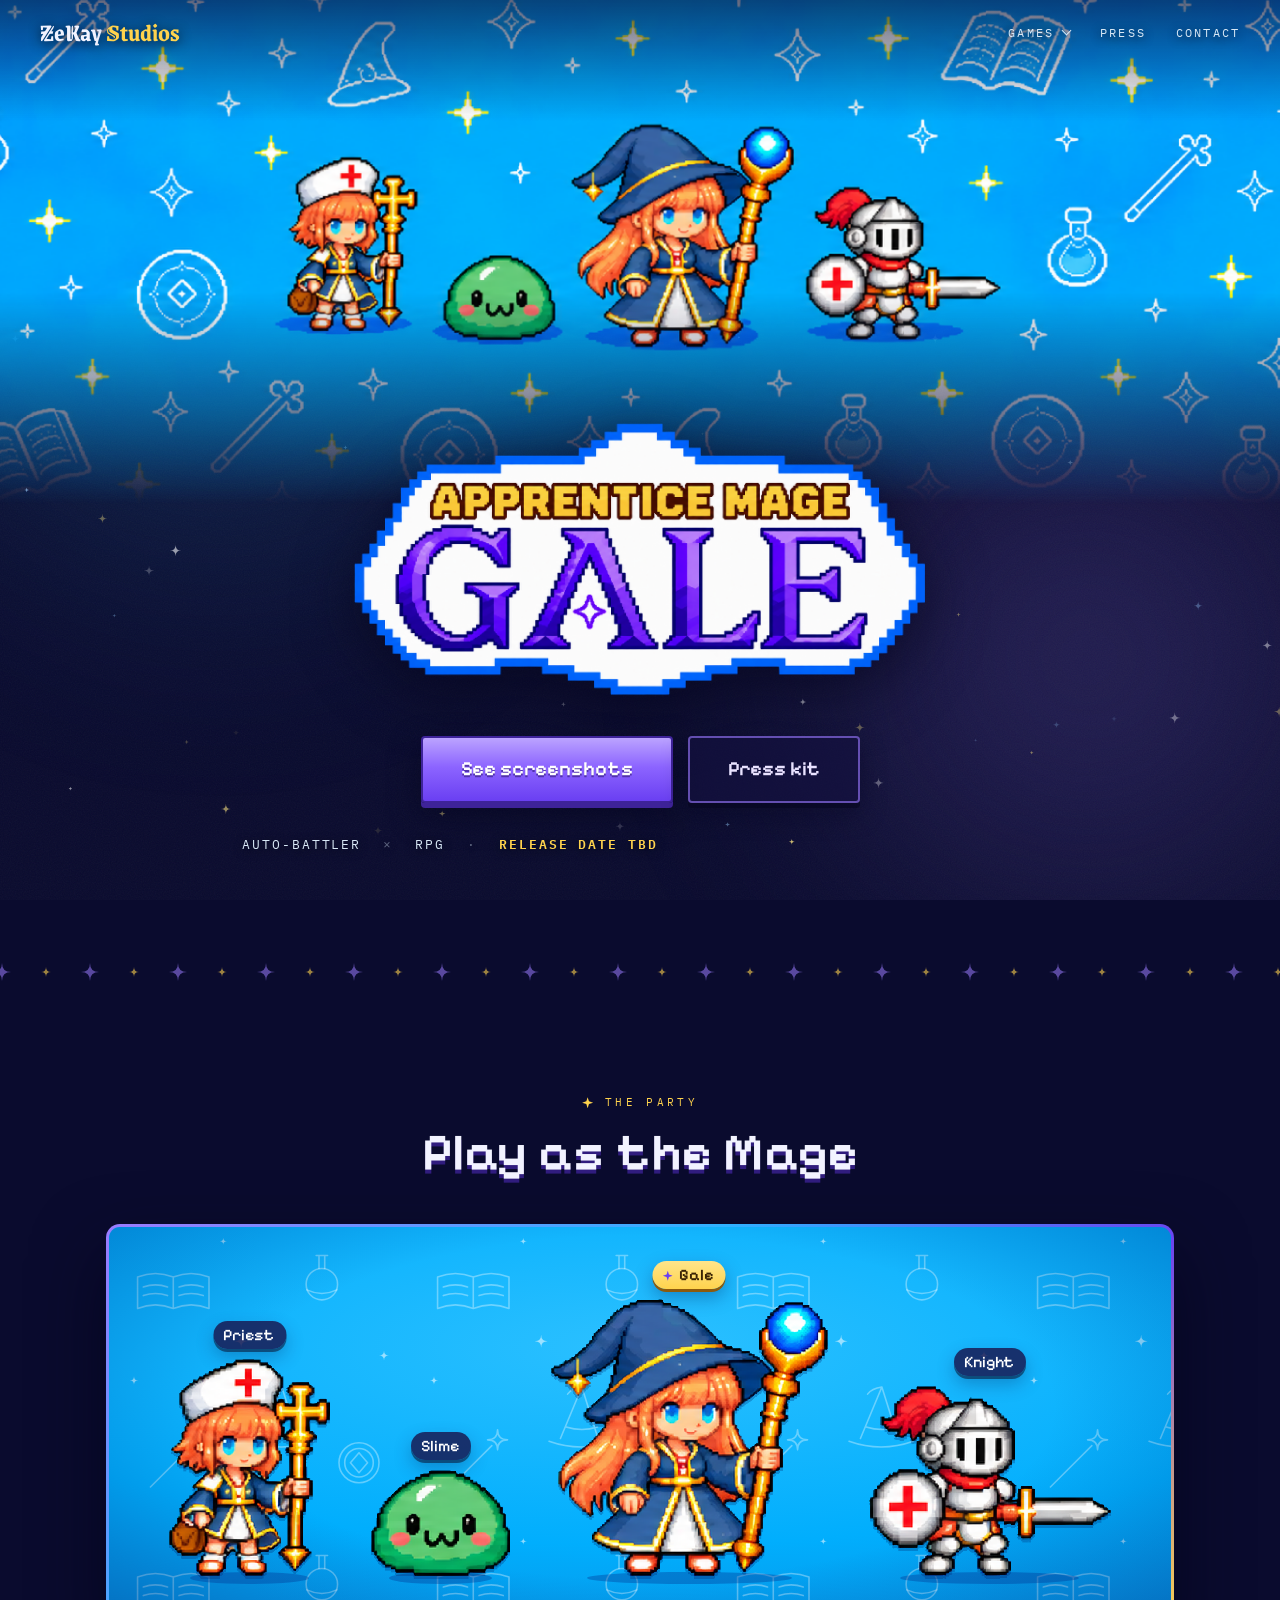
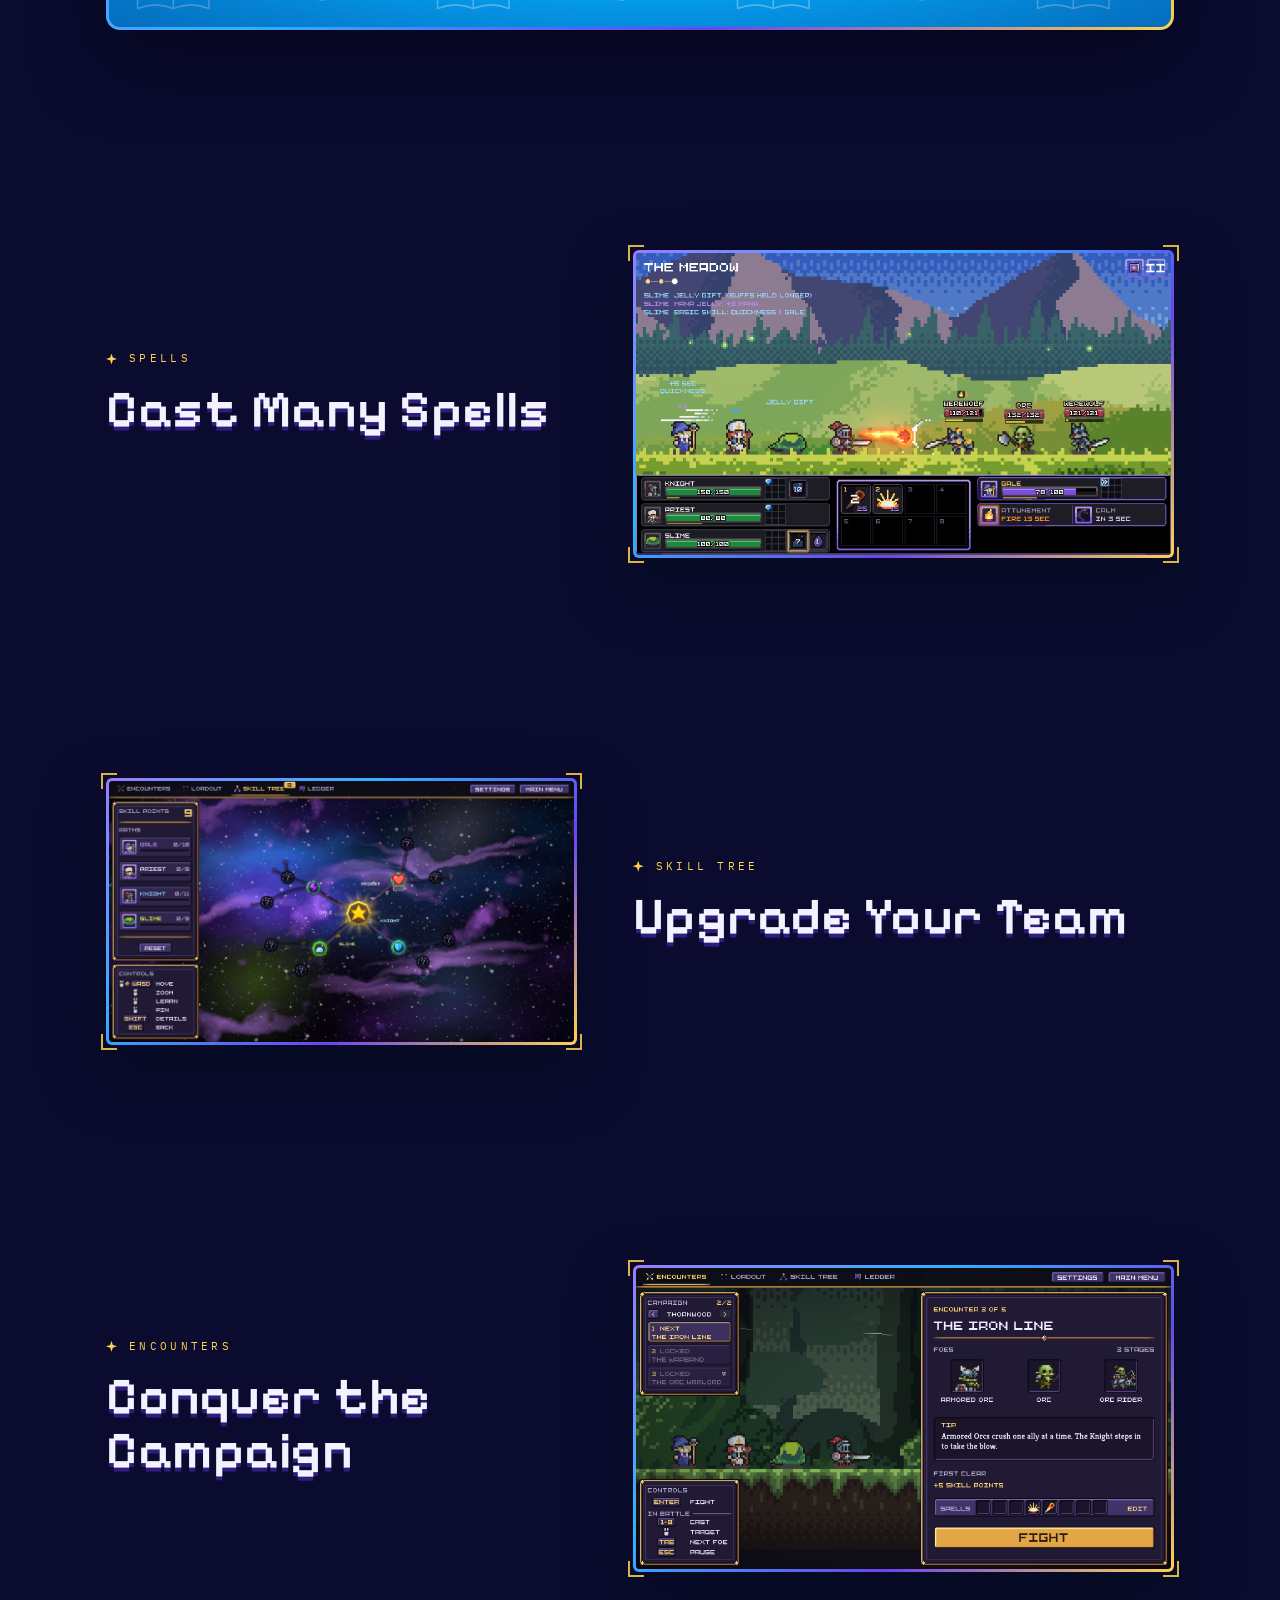
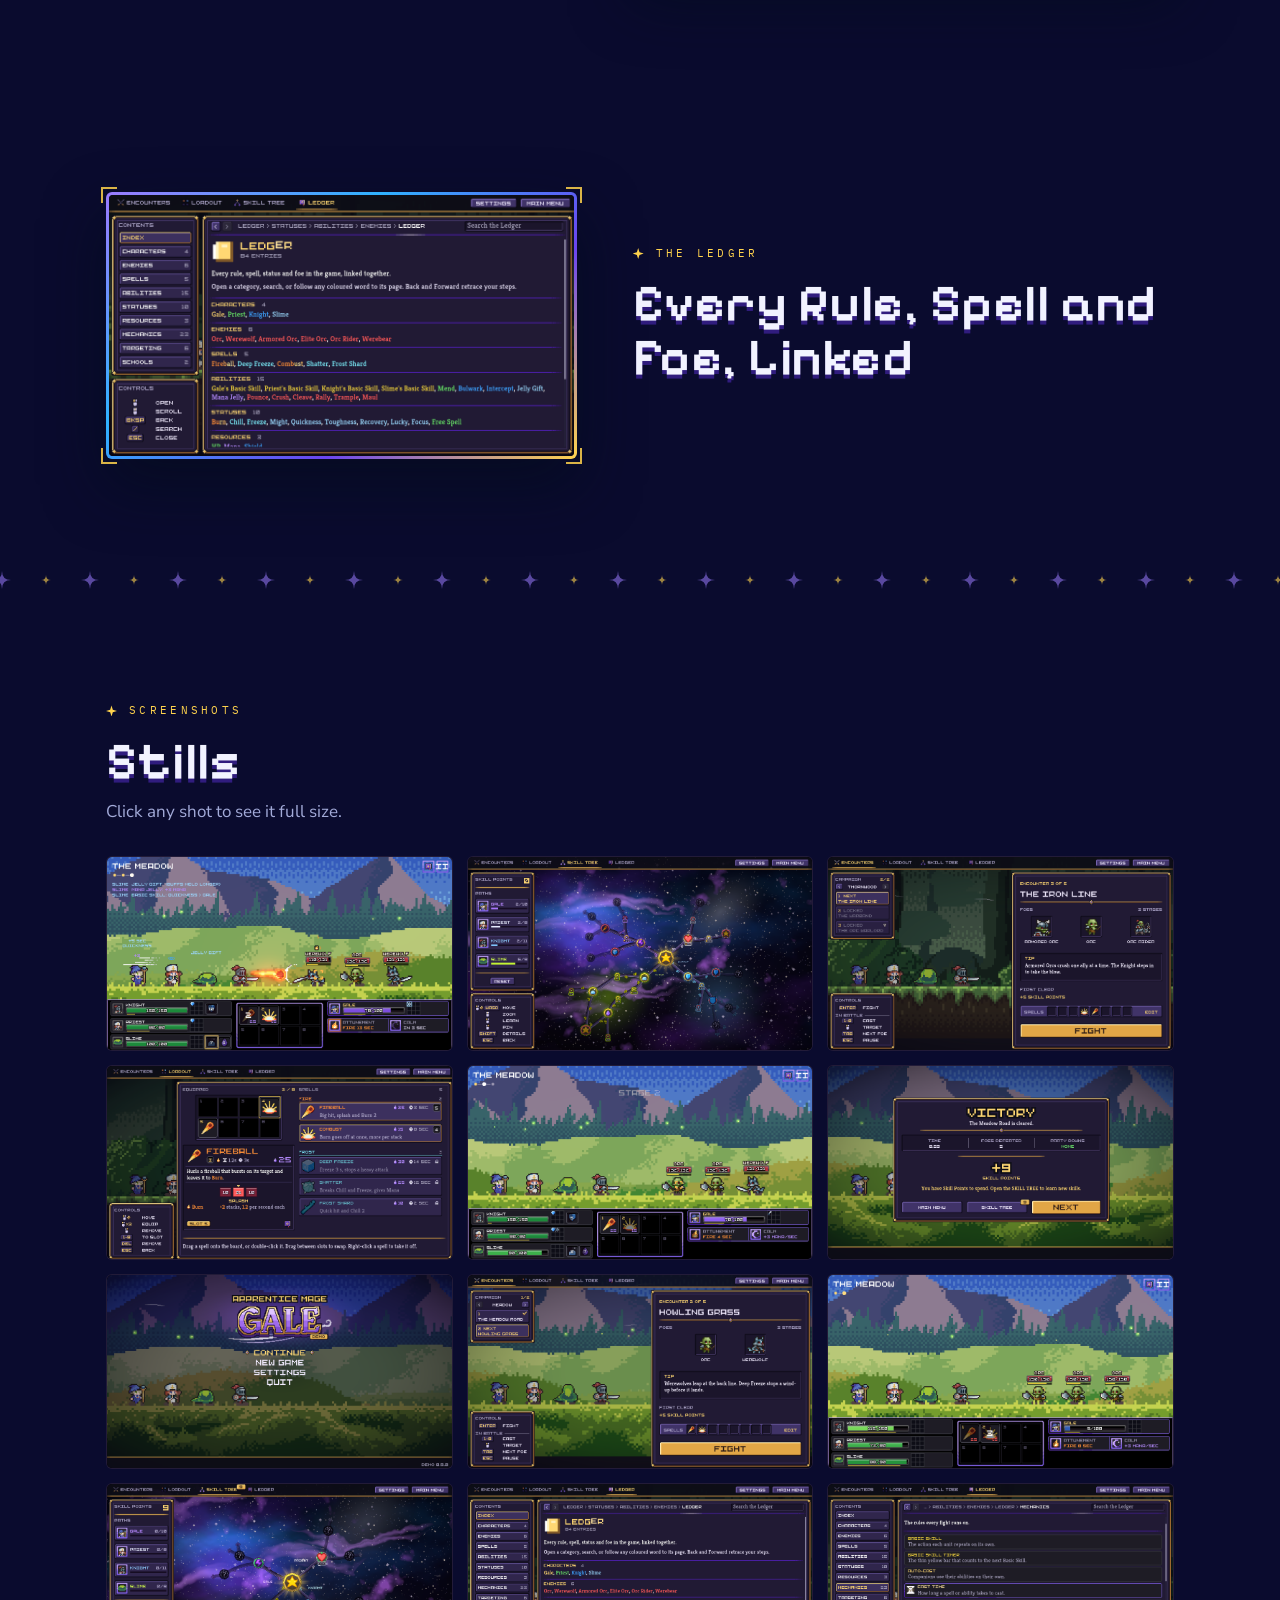
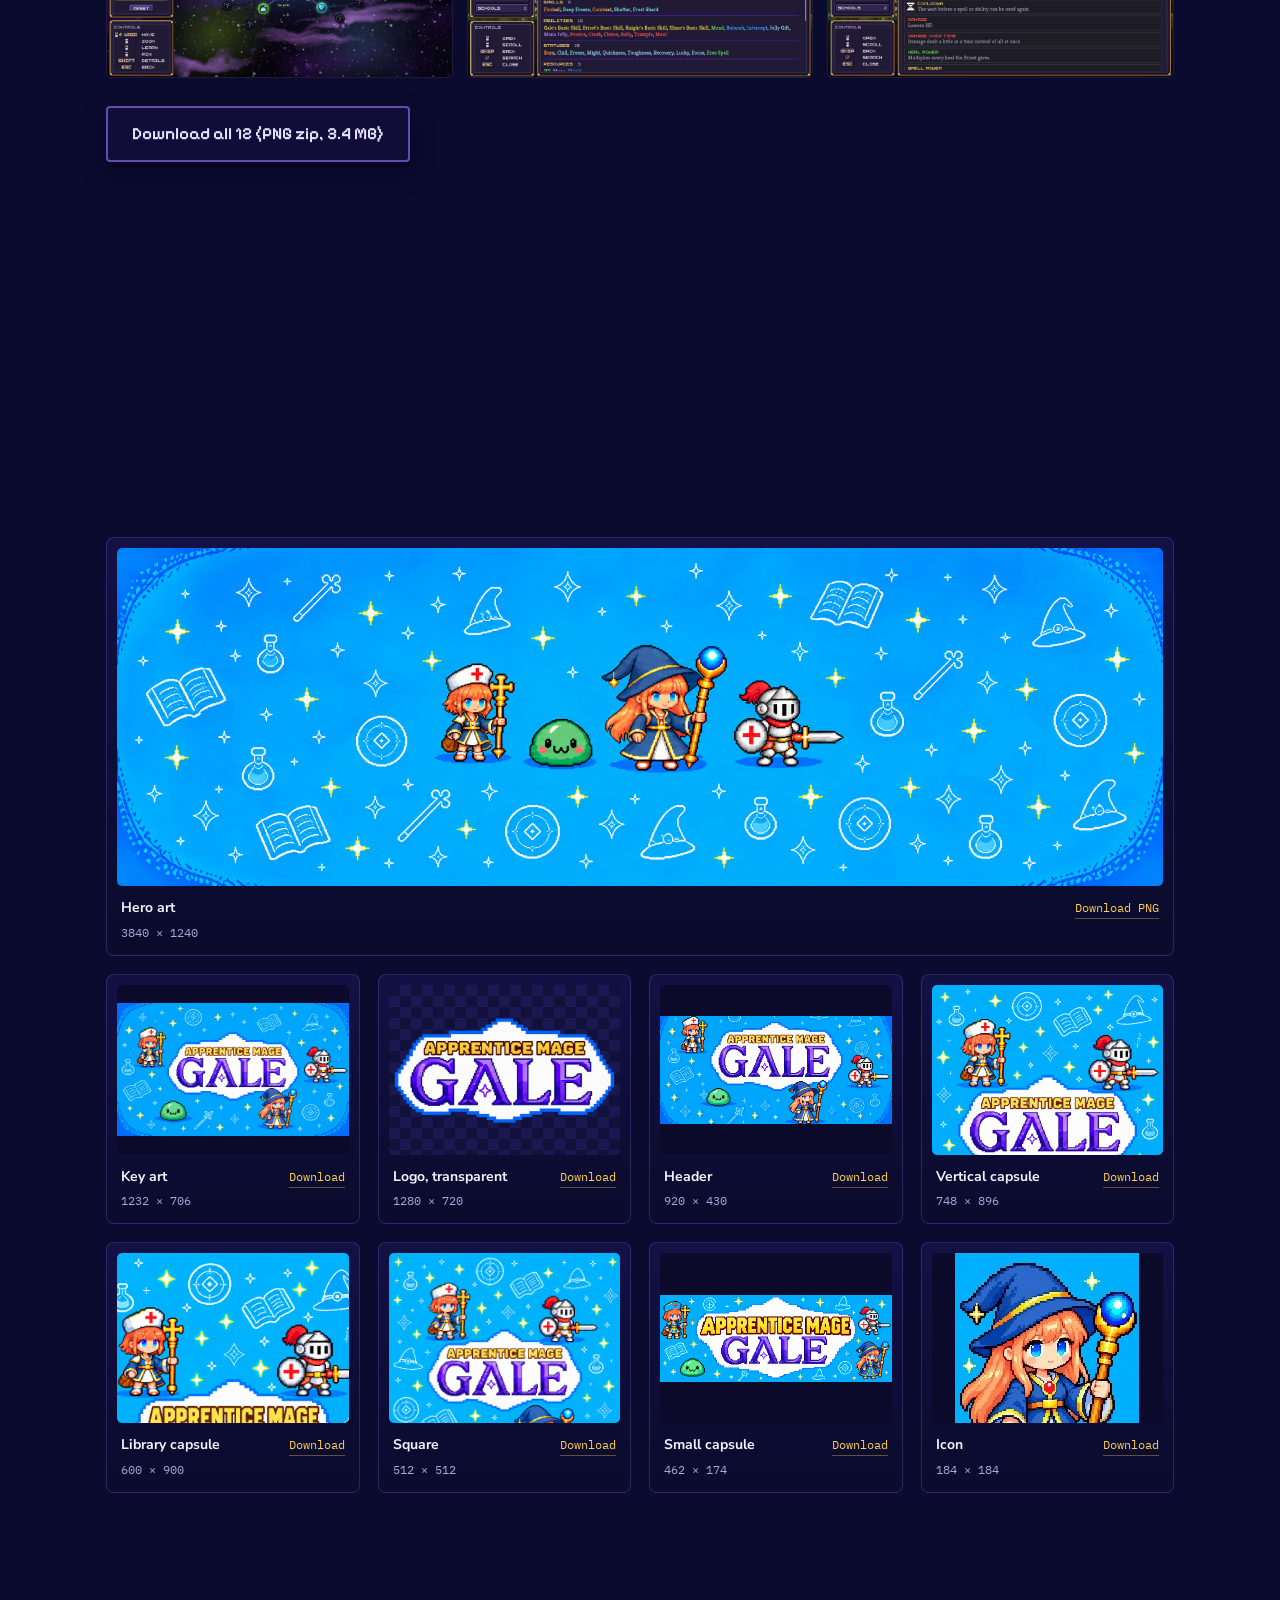
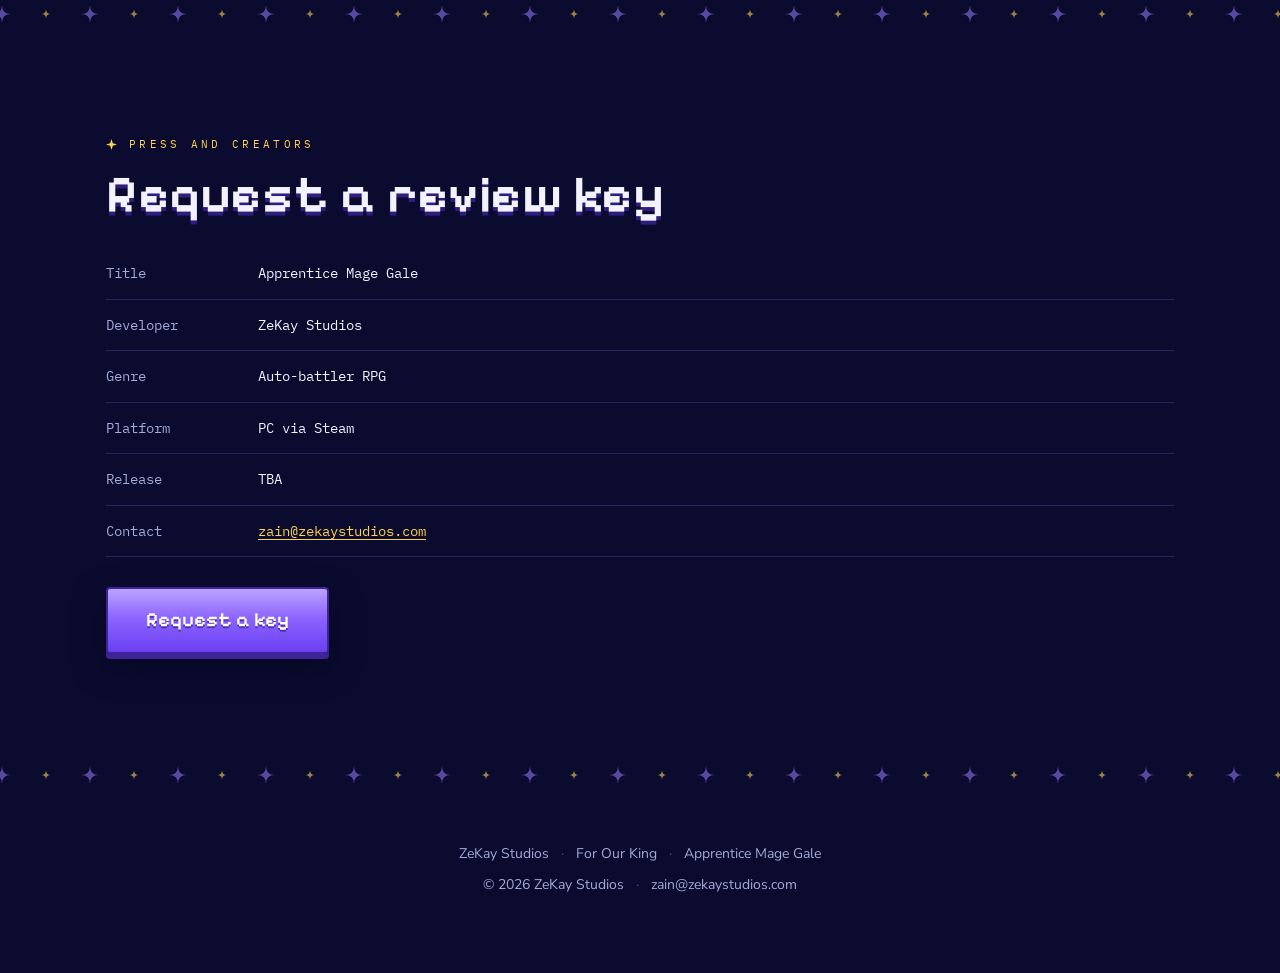
==== games/apprentice-mage-gale/index.html @ 9ab6620f "Studio home page with Games section for both titles - zekaystudios.com now opens on a ZeKay Studios " ====
<!DOCTYPE html>
<html lang="en">
<head>
<meta charset="utf-8">
<meta name="viewport" content="width=device-width, initial-scale=1">
<title>Apprentice Mage Gale | ZeKay Studios</title>
<meta name="description" content="Apprentice Mage Gale, an auto-battler RPG from ZeKay Studios.">
<meta property="og:title" content="Apprentice Mage Gale">
<meta property="og:description" content="An auto-battler RPG from ZeKay Studios.">
<meta property="og:image" content="https://zekaystudios.com/assets/amg/capsule_main.png">
<meta property="og:url" content="https://zekaystudios.com/games/apprentice-mage-gale/">
<meta property="og:type" content="website">
<meta name="theme-color" content="#0A0B2E">
<link rel="icon" href="../../assets/amg/icon.jpg">
<link rel="preconnect" href="https://fonts.googleapis.com">
<link rel="preconnect" href="https://fonts.gstatic.com" crossorigin>
<link href="https://fonts.googleapis.com/css2?family=Grenze+Gotisch:wght@700&family=Pixelify+Sans:wght@400;500;600;700&family=Nunito+Sans:opsz,wght@6..12,400;6..12,600;6..12,700;6..12,900&family=IBM+Plex+Mono:wght@400;500;600&display=swap" rel="stylesheet">
<link rel="stylesheet" href="../../assets/site.css">
<style>
/* =====================================================================
   Apprentice Mage Gale only. Everything here restyles the shared site
   to match the game's art: night indigo, violet, sky blue, gold stars.
   ===================================================================== */
:root{
  --abyss:#0A0B2E;
  --gold:#FFD34D; --gold-2:#E5A823; --gold-3:#8C5A0E;
  --violet:#9B7BFF; --violet-2:#6B45F0; --violet-3:#3E2399;
  --azure:#2FB2FF; --sky:#01AEFD;
  --text:#F2F3FF; --dim:#A3ABD9;
  --line:rgba(155,123,255,.22);
  --disp:"Pixelify Sans","Nunito Sans",system-ui,sans-serif;
}

/* backdrop: violet and sky glows, drifting doodles down the sides */
#veil::before{background:radial-gradient(circle,rgba(47,178,255,.20),transparent 68%)}
#veil::after{background:radial-gradient(circle,rgba(155,123,255,.22),transparent 68%)}
body[data-sky="doodles"] #sky{
  background-image:url("data:image/svg+xml,%3Csvg xmlns='http://www.w3.org/2000/svg' width='420' height='420' viewBox='0 0 420 420'%3E%3Cg fill='none' stroke='white' stroke-opacity='0.13' stroke-width='2.2' stroke-linecap='round' stroke-linejoin='round'%3E%3Cpath d='M40 70q25-10 50 0v44q-25-10-50 0z M90 70q25-10 50 0v44q-25-10-50 0z M48 84q17-6 34 0 M48 96q17-6 34 0 M98 84q17-6 34 0 M98 96q17-6 34 0 M290 40h16 M294 40v18 M302 40v18 M277 88q21 10 42 0 M196 300q45 16 90 0 M212 296l30-72 22 70 M220 280q22 7 44 0 M242 224q-14 2-20 10 M58 364l58-58 M350 316l12 14-12 14-12-14z M124 284Q124 298 138 298Q124 298 124 312Q124 298 110 298Q124 298 124 284Z'/%3E%3Ccircle cx='298' cy='80' r='22'/%3E%3Ccircle cx='350' cy='330' r='28'/%3E%3Ccircle cx='350' cy='330' r='20'/%3E%3C/g%3E%3Cpath fill='white' fill-opacity='0.16' d='M185 151Q185 160 194 160Q185 160 185 169Q185 160 176 160Q185 160 185 151Z M385 173Q385 180 392 180Q385 180 385 187Q385 180 378 180Q385 180 385 173Z M35 209Q35 215 41 215Q35 215 35 221Q35 215 29 215Q35 215 35 209Z M250 387Q250 395 258 395Q250 395 250 403Q250 395 242 395Q250 395 250 387Z M160 15Q160 20 165 20Q160 20 160 25Q160 20 155 20Q160 20 160 15Z'/%3E%3C/svg%3E");background-size:420px 420px;
  animation:doodle 120s linear infinite}
@keyframes doodle{to{background-position:420px -420px}}
#motes{opacity:.85}
#bar{background:linear-gradient(90deg,var(--violet-2),var(--gold),#FFF6CC);box-shadow:0 0 14px rgba(255,211,77,.6)}

/* side rails in violet with gold stars */
.rail .stone{background:
    repeating-linear-gradient(0deg,rgba(155,123,255,.13) 0 2px,transparent 2px 46px),
    linear-gradient(180deg,rgba(34,26,100,.5),rgba(14,12,50,.2));
  border-color:rgba(155,123,255,.18)}
.rail .vine{background:linear-gradient(180deg,transparent,rgba(155,123,255,.32) 8%,rgba(155,123,255,.32) 92%,transparent)}
.rail .fill{background:linear-gradient(180deg,var(--violet-2),var(--gold));box-shadow:0 0 12px rgba(255,211,77,.5)}
.node{border-color:rgba(155,123,255,.45)}
.node::after{border-color:rgba(155,123,255,.25)}
.node.lit{background:var(--gold);border-color:var(--gold);box-shadow:0 0 18px rgba(255,211,77,.75)}

/* type */
h2{font-weight:600;font-size:clamp(32px,4.8vw,52px);letter-spacing:.01em;
  text-shadow:0 4px 0 rgba(62,35,153,.75)}
.eyebrow::before{width:11px;height:11px;background:var(--gold);
  clip-path:polygon(50% 0,62% 38%,100% 50%,62% 62%,50% 100%,38% 62%,0 50%,38% 38%)}
.todo{color:var(--dim);font-style:italic;opacity:.8}

/* buttons: violet like the GALE letters */
.btn{font-weight:600;font-size:20px;color:#fff;border-color:var(--violet-3);
  background:linear-gradient(180deg,#BBA3FF,#8C64FF 46%,#6A3FF2);
  text-shadow:0 2px 0 rgba(40,16,110,.55);
  box-shadow:0 5px 0 var(--violet-3),0 12px 30px rgba(6,6,30,.55)}
.btn:hover{box-shadow:0 8px 0 var(--violet-3),0 18px 38px rgba(6,6,30,.6)}
.btn:active{box-shadow:0 2px 0 var(--violet-3)}
.btn.ghost{background:rgba(20,18,64,.66);color:#E9E2FF;border-color:rgba(155,123,255,.6);text-shadow:none;
  box-shadow:0 5px 0 rgba(8,8,34,.6),0 10px 26px rgba(6,6,30,.4)}
.btn.ghost:hover{background:rgba(36,30,100,.85)}
.pulse{animation:up .9s .52s var(--ease) both,glowv 2.8s 1.6s ease-in-out infinite}
@keyframes glowv{0%,100%{box-shadow:0 5px 0 var(--violet-3),0 12px 30px rgba(6,6,30,.55)}
  50%{box-shadow:0 5px 0 var(--violet-3),0 12px 46px rgba(155,123,255,.55)}}

/* frames */
.media{background:linear-gradient(140deg,var(--violet),var(--azure) 35%,var(--violet-2) 68%,var(--gold))}
.media .inner{background:#0B0A2A}
.corner{border-color:var(--gold)}
.crenel{height:22px;opacity:1;background:url("data:image/svg+xml,%3Csvg xmlns='http://www.w3.org/2000/svg' width='88' height='22' viewBox='0 0 88 22'%3E%3Cpath fill='%239B7BFF' fill-opacity='0.55' d='M22 2Q22 11 31 11Q22 11 22 20Q22 11 13 11Q22 11 22 2Z'/%3E%3Cpath fill='%23FFD34D' fill-opacity='0.6' d='M66 6Q66 11 71 11Q66 11 66 16Q66 11 61 11Q66 11 66 6Z'/%3E%3C/svg%3E") center/88px 22px repeat-x}

/* ---------- hero: banner art with the logo overlapping its bottom edge ---------- */
.hero.amg{display:block;place-items:normal;min-height:0;padding:0 0 84px;text-align:center}
.banner{position:relative;height:clamp(300px,40vw,56svh);overflow:hidden;
  -webkit-mask-image:linear-gradient(to bottom,#000 58%,transparent);mask-image:linear-gradient(to bottom,#000 58%,transparent)}
.banner-art{position:absolute;inset:-5% -2%;background:center 55%/cover no-repeat;
  transform:scale(1.08);will-change:transform}
.banner-fade{position:absolute;inset:0;pointer-events:none;
  background:linear-gradient(to bottom,rgba(10,11,46,.62) 0,transparent 24%)}
.hero.amg .hero-in{margin:calc(-1 * clamp(80px,9vw,140px)) auto 0;padding:0 20px;max-width:900px}
.hero.amg .logo{width:min(600px,90vw);margin:0 auto 10px;filter:drop-shadow(0 16px 30px rgba(6,6,30,.7))}
.hero.amg .tag{font-weight:500;font-size:clamp(20px,2.8vw,28px);max-width:30ch;margin-bottom:30px;
  text-shadow:0 3px 0 rgba(20,10,70,.9)}
.tag.is-ph{opacity:.5}
.hero.amg .meta{margin-top:30px;animation:up .9s .7s var(--ease) both}

/* ---------- the party stage ---------- */
.center{text-align:center}
.center .eyebrow{justify-content:center}
.center p{margin-left:auto;margin-right:auto}
.stage{margin-top:44px;border-radius:14px;padding:3px;
  background:linear-gradient(140deg,var(--violet),var(--azure) 40%,var(--violet-2) 70%,var(--gold));
  box-shadow:0 30px 70px rgba(4,4,24,.6)}
.stage-in{position:relative;border-radius:11px;overflow:hidden;
  background:url("data:image/svg+xml,%3Csvg xmlns='http://www.w3.org/2000/svg' width='420' height='420' viewBox='0 0 420 420'%3E%3Cg fill='none' stroke='white' stroke-opacity='0.35' stroke-width='2.2' stroke-linecap='round' stroke-linejoin='round'%3E%3Cpath d='M40 70q25-10 50 0v44q-25-10-50 0z M90 70q25-10 50 0v44q-25-10-50 0z M48 84q17-6 34 0 M48 96q17-6 34 0 M98 84q17-6 34 0 M98 96q17-6 34 0 M290 40h16 M294 40v18 M302 40v18 M277 88q21 10 42 0 M196 300q45 16 90 0 M212 296l30-72 22 70 M220 280q22 7 44 0 M242 224q-14 2-20 10 M58 364l58-58 M350 316l12 14-12 14-12-14z M124 284Q124 298 138 298Q124 298 124 312Q124 298 110 298Q124 298 124 284Z'/%3E%3Ccircle cx='298' cy='80' r='22'/%3E%3Ccircle cx='350' cy='330' r='28'/%3E%3Ccircle cx='350' cy='330' r='20'/%3E%3C/g%3E%3Cpath fill='white' fill-opacity='0.55' d='M185 151Q185 160 194 160Q185 160 185 169Q185 160 176 160Q185 160 185 151Z M385 173Q385 180 392 180Q385 180 385 187Q385 180 378 180Q385 180 385 173Z M35 209Q35 215 41 215Q35 215 35 221Q35 215 29 215Q35 215 35 209Z M250 387Q250 395 258 395Q250 395 250 403Q250 395 242 395Q250 395 250 387Z M160 15Q160 20 165 20Q160 20 160 25Q160 20 155 20Q160 20 160 15Z'/%3E%3C/svg%3E") 0 0/300px 300px,radial-gradient(120% 90% at 50% 30%,#2BC0FF,var(--sky) 55%,#0A86D8);
  height:clamp(250px,32vw,400px);display:flex;align-items:flex-end;justify-content:center;
  gap:clamp(6px,3.2vw,50px);padding:0 16px clamp(22px,3.4vw,44px);
  --s:.6}
.stage-in::after{content:"";position:absolute;inset:0;pointer-events:none;
  background:radial-gradient(ellipse at 50% 45%,transparent 55%,rgba(0,40,120,.35))}
.member{position:relative;z-index:1;display:flex;flex-direction:column;align-items:center;
  width:calc(var(--w) * 1px * var(--s));flex:0 0 auto;
  animation:hop 3.6s ease-in-out infinite;animation-delay:calc(var(--i) * -0.9s);
  transition:transform .3s var(--ease)}
.member img{width:100%;height:auto;image-rendering:auto;filter:drop-shadow(0 3px 0 rgba(0,40,110,.28))}
.member::after{content:"";width:74%;height:clamp(6px,1vw,12px);margin-top:-4px;border-radius:50%;
  background:rgba(0,48,140,.35)}
.member:hover{transform:translateY(-8px)}
@keyframes hop{0%,100%{translate:0 0}50%{translate:0 -7px}}
.you{position:absolute;top:calc(-1 * clamp(26px,3vw,38px));left:50%;transform:translateX(-50%);white-space:nowrap;
  font-family:var(--disp);font-weight:600;font-size:clamp(12px,1.4vw,16px);line-height:1;
  padding:6px 12px 6px 10px;border-radius:99px;color:#3A2305;
  background:linear-gradient(180deg,#FFE58A,var(--gold));box-shadow:0 3px 0 var(--gold-3),0 8px 18px rgba(0,30,90,.35)}
.you::before{content:"";display:inline-block;width:10px;height:10px;margin-right:6px;vertical-align:-1px;background:#6A3FF2;
  clip-path:polygon(50% 0,62% 38%,100% 50%,62% 62%,50% 100%,38% 62%,0 50%,38% 38%)}

.you.alt{color:#fff;font-weight:500;background:rgba(24,20,78,.82);box-shadow:0 3px 0 rgba(8,8,34,.5),0 8px 18px rgba(0,30,90,.3)}
.you.alt::before{display:none}

/* ---------- feature screenshots crossfade between two shots ---------- */
.swap img{position:absolute;inset:0}
.swap img+img{opacity:0;animation:swap 10s ease-in-out infinite;animation-delay:var(--delay,0s)}
@keyframes swap{0%,42%{opacity:0}50%,92%{opacity:1}100%{opacity:0}}

/* ---------- press assets ---------- */
.assets{display:grid;grid-template-columns:repeat(auto-fill,minmax(230px,1fr));gap:18px;margin-top:30px}
.asset{margin:0;border:1px solid var(--line);border-radius:8px;padding:10px 10px 12px;
  background:linear-gradient(180deg,rgba(26,22,84,.6),rgba(12,11,44,.5));
  transition:transform .3s var(--ease),border-color .3s}
.asset:hover{transform:translateY(-4px);border-color:rgba(155,123,255,.55)}
.asset.wide{grid-column:1/-1}
.asset .thumb{height:170px;border-radius:5px;display:grid;place-items:center;overflow:hidden;
  background:#0B0A2A}
.asset.wide .thumb{height:auto;aspect-ratio:3840/1240}
.asset .thumb.checker{background:
  repeating-conic-gradient(#1A1850 0 25%,#12113C 0 50%) 0 0/22px 22px}
.asset .thumb img{max-width:100%;max-height:100%;object-fit:contain}
.asset.wide .thumb img{width:100%;height:100%;object-fit:cover}
.asset figcaption{display:flex;justify-content:space-between;align-items:baseline;gap:10px;flex-wrap:wrap;
  margin-top:10px;padding:0 4px;font-family:var(--mono);font-size:11.5px;color:var(--dim)}
.asset figcaption b{display:block;color:var(--text);font-family:var(--body);font-size:14px;font-weight:700;margin-bottom:2px}
.asset figcaption a{color:var(--gold);text-decoration:none;border-bottom:1px solid rgba(255,211,77,.35);white-space:nowrap}
.asset figcaption a:hover{border-color:var(--gold)}

@media (max-width:1100px){.stage-in{--s:.48}}
@media (max-width:900px){.stage-in{--s:.36}}
@media (max-width:640px){
  .stage-in{--s:.205;gap:5px;padding-left:6px;padding-right:6px}
  .hero.amg{padding-bottom:54px}
  .assets{grid-template-columns:repeat(2,1fr);gap:12px}
  .asset .thumb{height:120px}
  .asset figcaption a{font-size:11px}
}
</style>
</head>
<body data-sky="doodles" data-motes="stars">

<div id="veil"></div>
<canvas id="sky"></canvas>
<canvas id="motes"></canvas>
<div id="grain"></div>
<div id="bar"></div>

<div class="rail l" id="railL"><div class="stone"></div><div class="vine"></div><div class="fill"></div></div>
<div class="rail r" id="railR"><div class="stone"></div><div class="vine"></div><div class="fill"></div></div>

<nav class="nav" aria-label="Main">
  <a class="brand" href="../../">ZeKay <b>Studios</b></a>
  <div class="nav-links">
    <details class="menu">
      <summary>Games</summary>
      <div class="menu-list">
        <a href="../../games/for-our-king/"><img src="../../assets/thumbs/fok.jpg" alt=""><span>For Our King<small>Out October 27</small></span></a>
        <a href="../../games/apprentice-mage-gale/" aria-current="page"><img src="../../assets/thumbs/amg.jpg" alt=""><span>Apprentice Mage Gale<small>Coming to Steam</small></span></a>
      </div>
    </details>
    <a href="#press">Press</a>
    <a class="wide-only" href="mailto:zain@zekaystudios.com">Contact</a>
  </div>
</nav>

<!-- HERO -->
<header class="hero amg">
  <div class="banner">
    <div class="banner-art" id="art" style="background-image:url('../../assets/amg/library_hero.png')"></div>
    <div class="banner-fade"></div>
  </div>
  <div class="hero-in">
    <img class="logo" id="logo" src="../../assets/amg/logo.png" alt="Apprentice Mage Gale">
    <div class="cta">
      <!-- Steam page not public yet. Put this back when it is:
      <a class="btn pulse" href="https://store.steampowered.com/app/5153730/">Wishlist on Steam</a> -->
      <a class="btn pulse" href="#stills">See screenshots</a>
      <a class="btn ghost" href="#assets">Press kit</a>
    </div>
    <p class="meta">Auto-battler <i>&times;</i> RPG <i>&middot;</i> <b>Release date TBD</b></p>
  </div>
</header>
<div class="crenel"></div>

<!-- PLAY AS THE MAGE: the party -->
<section>
  <div class="wrap">
    <div class="rise center">
      <p class="eyebrow">The party</p>
      <h2>Play as the Mage</h2>
    </div>
    <div class="stage rise d1">
      <div class="stage-in">
        <div class="member" style="--w:269;--i:0"><span class="you alt">Priest</span><img src="../../assets/amg/party_1.png" alt="The Priest" loading="lazy"></div>
        <div class="member" style="--w:231;--i:1"><span class="you alt">Slime</span><img src="../../assets/amg/party_2.png" alt="The Slime" loading="lazy"></div>
        <div class="member" style="--w:461;--i:2"><span class="you">Gale</span><img src="../../assets/amg/party_3.png" alt="Gale" loading="lazy"></div>
        <div class="member" style="--w:404;--i:3"><span class="you alt">Knight</span><img src="../../assets/amg/party_4.png" alt="The Knight" loading="lazy"></div>
      </div>
    </div>
  </div>
</section>

<!-- CAST MANY SPELLS -->
<section>
  <div class="wrap">
    <div class="feature">
      <div class="copy rise">
        <p class="eyebrow">Spells</p>
        <h2>Cast Many Spells</h2>
      </div>
      <div class="media rise d1 tilt">
        <span class="corner tl"></span><span class="corner tr"></span>
        <span class="corner bl"></span><span class="corner br"></span>
        <div class="inner swap" style="--delay:0s">
          <img src="../../assets/amg/shots/shot_01.png" alt="Gale casts Fireball at a werewolf in The Meadow" loading="lazy">
          <img src="../../assets/amg/shots/shot_04.png" alt="Spell loadout with Fireball selected" loading="lazy">
        </div>
      </div>
    </div>
  </div>
</section>

<!-- UPGRADE YOUR TEAM -->
<section>
  <div class="wrap">
    <div class="feature flip">
      <div class="copy rise">
        <p class="eyebrow">Skill tree</p>
        <h2>Upgrade Your Team</h2>
      </div>
      <div class="media rise d1 tilt">
        <span class="corner tl"></span><span class="corner tr"></span>
        <span class="corner bl"></span><span class="corner br"></span>
        <div class="inner swap" style="--delay:-2.5s">
          <img src="../../assets/amg/shots/shot_10.png" alt="A fresh skill tree with 9 points to spend" loading="lazy">
          <img src="../../assets/amg/shots/shot_02.png" alt="The skill tree with points spent across all four paths" loading="lazy">
        </div>
      </div>
    </div>
  </div>
</section>

<!-- CONQUER THE CAMPAIGN -->
<section>
  <div class="wrap">
    <div class="feature">
      <div class="copy rise">
        <p class="eyebrow">Encounters</p>
        <h2>Conquer the Campaign</h2>
      </div>
      <div class="media rise d1 tilt">
        <span class="corner tl"></span><span class="corner tr"></span>
        <span class="corner bl"></span><span class="corner br"></span>
        <div class="inner swap" style="--delay:-5s">
          <img src="../../assets/amg/shots/shot_03.png" alt="Encounter select: The Iron Line in Thornwood" loading="lazy">
          <img src="../../assets/amg/shots/shot_08.png" alt="Encounter select: Howling Grass" loading="lazy">
        </div>
      </div>
    </div>
  </div>
</section>

<!-- THE LEDGER -->
<section>
  <div class="wrap">
    <div class="feature flip">
      <div class="copy rise">
        <p class="eyebrow">The Ledger</p>
        <h2>Every Rule, Spell and Foe, Linked</h2>
      </div>
      <div class="media rise d1 tilt">
        <span class="corner tl"></span><span class="corner tr"></span>
        <span class="corner bl"></span><span class="corner br"></span>
        <div class="inner swap" style="--delay:-7.5s">
          <img src="../../assets/amg/shots/shot_11.png" alt="The Ledger index" loading="lazy">
          <img src="../../assets/amg/shots/shot_12.png" alt="The Ledger mechanics page" loading="lazy">
        </div>
      </div>
    </div>
  </div>
</section>

<div class="crenel"></div>

<!-- TRAILER: hidden until the new trailer is ready -->

<!-- SCREENSHOTS -->
<section id="stills">
  <div class="wrap">
    <div class="rise">
      <p class="eyebrow">Screenshots</p>
      <h2 style="margin-bottom:8px">Stills</h2>
      <p class="dim">Click any shot to see it full size.</p>
    </div>
    <div class="gallery rise d1">
      <a href="../../assets/amg/shots/shot_01.png" data-lightbox="amg"><img src="../../assets/amg/shots/shot_01.png" alt="Gale casts Fireball at a werewolf in The Meadow" loading="lazy"></a>
      <a href="../../assets/amg/shots/shot_02.png" data-lightbox="amg"><img src="../../assets/amg/shots/shot_02.png" alt="The skill tree with points spent across all four paths" loading="lazy"></a>
      <a href="../../assets/amg/shots/shot_03.png" data-lightbox="amg"><img src="../../assets/amg/shots/shot_03.png" alt="Encounter select: The Iron Line in Thornwood" loading="lazy"></a>
      <a href="../../assets/amg/shots/shot_04.png" data-lightbox="amg"><img src="../../assets/amg/shots/shot_04.png" alt="Spell loadout with Fireball selected" loading="lazy"></a>
      <a href="../../assets/amg/shots/shot_05.png" data-lightbox="amg"><img src="../../assets/amg/shots/shot_05.png" alt="The party fighting orcs and a werewolf in The Meadow" loading="lazy"></a>
      <a href="../../assets/amg/shots/shot_06.png" data-lightbox="amg"><img src="../../assets/amg/shots/shot_06.png" alt="Victory screen after The Meadow Road" loading="lazy"></a>
      <a href="../../assets/amg/shots/shot_07.png" data-lightbox="amg"><img src="../../assets/amg/shots/shot_07.png" alt="Main menu" loading="lazy"></a>
      <a href="../../assets/amg/shots/shot_08.png" data-lightbox="amg"><img src="../../assets/amg/shots/shot_08.png" alt="Encounter select: Howling Grass" loading="lazy"></a>
      <a href="../../assets/amg/shots/shot_09.png" data-lightbox="amg"><img src="../../assets/amg/shots/shot_09.png" alt="The party facing three orcs" loading="lazy"></a>
      <a href="../../assets/amg/shots/shot_10.png" data-lightbox="amg"><img src="../../assets/amg/shots/shot_10.png" alt="A fresh skill tree with 9 points to spend" loading="lazy"></a>
      <a href="../../assets/amg/shots/shot_11.png" data-lightbox="amg"><img src="../../assets/amg/shots/shot_11.png" alt="The Ledger index" loading="lazy"></a>
      <a href="../../assets/amg/shots/shot_12.png" data-lightbox="amg"><img src="../../assets/amg/shots/shot_12.png" alt="The Ledger mechanics page" loading="lazy"></a>
    </div>
    <div class="btns" style="margin-top:28px">
      <a class="btn sm ghost" href="../../assets/amg/amg_screenshots.zip" download>Download all 12 (PNG zip, 3.4 MB)</a>
    </div>
  </div>
</section>

<!-- ART AND PRESS ASSETS -->
<section id="assets">
  <div class="wrap">
    <div class="rise">
      <p class="eyebrow">Press assets</p>
      <h2 style="margin-bottom:8px">Art and logos</h2>
      <p class="dim">Full resolution. Free to use in coverage.</p>
    </div>
    <div class="assets">
      <figure class="asset wide rise">
        <div class="thumb"><img src="../../assets/amg/library_hero.png" alt="Library hero" loading="lazy"></div>
        <figcaption><span><b>Hero art</b>3840 &times; 1240</span><a href="../../assets/amg/library_hero.png" download>Download PNG</a></figcaption>
      </figure>
      <figure class="asset rise">
        <div class="thumb"><img src="../../assets/amg/capsule_main.png" alt="Key art" loading="lazy"></div>
        <figcaption><span><b>Key art</b>1232 &times; 706</span><a href="../../assets/amg/capsule_main.png" download>Download</a></figcaption>
      </figure>
      <figure class="asset rise d1">
        <div class="thumb checker"><img src="../../assets/amg/logo.png" alt="Logo" loading="lazy"></div>
        <figcaption><span><b>Logo, transparent</b>1280 &times; 720</span><a href="../../assets/amg/logo.png" download>Download</a></figcaption>
      </figure>
      <figure class="asset rise d2">
        <div class="thumb"><img src="../../assets/amg/header.png" alt="Header capsule" loading="lazy"></div>
        <figcaption><span><b>Header</b>920 &times; 430</span><a href="../../assets/amg/header.png" download>Download</a></figcaption>
      </figure>
      <figure class="asset rise">
        <div class="thumb"><img src="../../assets/amg/capsule_vertical.png" alt="Vertical capsule" loading="lazy"></div>
        <figcaption><span><b>Vertical capsule</b>748 &times; 896</span><a href="../../assets/amg/capsule_vertical.png" download>Download</a></figcaption>
      </figure>
      <figure class="asset rise d1">
        <div class="thumb"><img src="../../assets/amg/library_capsule.png" alt="Library capsule" loading="lazy"></div>
        <figcaption><span><b>Library capsule</b>600 &times; 900</span><a href="../../assets/amg/library_capsule.png" download>Download</a></figcaption>
      </figure>
      <figure class="asset rise d2">
        <div class="thumb"><img src="../../assets/amg/square.png" alt="Square art" loading="lazy"></div>
        <figcaption><span><b>Square</b>512 &times; 512</span><a href="../../assets/amg/square.png" download>Download</a></figcaption>
      </figure>
      <figure class="asset rise">
        <div class="thumb"><img src="../../assets/amg/capsule_small.png" alt="Small capsule" loading="lazy"></div>
        <figcaption><span><b>Small capsule</b>462 &times; 174</span><a href="../../assets/amg/capsule_small.png" download>Download</a></figcaption>
      </figure>
      <figure class="asset rise d1">
        <div class="thumb"><img src="../../assets/amg/icon.jpg" alt="Icon" loading="lazy"></div>
        <figcaption><span><b>Icon</b>184 &times; 184</span><a href="../../assets/amg/icon.jpg" download>Download</a></figcaption>
      </figure>
    </div>
  </div>
</section>

<div class="crenel"></div>

<!-- PRESS -->
<section id="press">
  <div class="wrap rise">
    <p class="eyebrow">Press and creators</p>
    <h2>Request a review key</h2>
    <ul class="facts" style="margin-top:26px">
      <li><span class="k">Title</span><span>Apprentice Mage Gale</span></li>
      <li><span class="k">Developer</span><span>ZeKay Studios</span></li>
      <li><span class="k">Genre</span><span>Auto-battler RPG</span></li>
      <li><span class="k">Platform</span><span>PC via Steam</span></li>
      <li><span class="k">Release</span><span>TBA</span></li>
      <li><span class="k">Contact</span><span><a href="mailto:zain@zekaystudios.com">zain@zekaystudios.com</a></span></li>
    </ul>
    <div class="btns">
      <a class="btn" href="mailto:zain@zekaystudios.com?subject=Review%20key%20request%20-%20Apprentice%20Mage%20Gale">Request a key</a>
      <!-- <a class="btn ghost" href="https://store.steampowered.com/app/5153730/">Steam page</a> -->
    </div>
  </div>
</section>

<div class="crenel"></div>
<footer>
  <p><a href="../../">ZeKay Studios</a> <i>&middot;</i> <a href="../../games/for-our-king/">For Our King</a> <i>&middot;</i> <a href="../../games/apprentice-mage-gale/">Apprentice Mage Gale</a></p>
  <p>&copy; 2026 ZeKay Studios <i>&middot;</i> <a href="mailto:zain@zekaystudios.com">zain@zekaystudios.com</a></p>
</footer>

<script src="../../assets/site.js"></script>
</body>
</html>
---- assets/site.css ----
/* ZeKay Studios: shared styles for every page. Page-only styles live in that page. */
:root{
  --abyss:#050F1E;
  --gold:#F0CE5E;
  --gold-2:#C99A2E;
  --gold-3:#8A6718;
  --red:#D4433C;
  --azure:#5AB6F5;
  --violet:#B57BE8;
  --text:#EDF4FB;
  --dim:#8FA9C2;
  --line:rgba(240,206,94,.16);
  --disp:"Grenze Gotisch",Georgia,serif;
  --brand:"Grenze Gotisch",Georgia,serif; /* studio wordmark, same on every page */
  --body:"Nunito Sans",system-ui,sans-serif;
  --mono:"IBM Plex Mono",ui-monospace,monospace;
  --ease:cubic-bezier(.19,1,.22,1);
}
*{box-sizing:border-box}
html{scroll-behavior:smooth}
body{
  margin:0;background:var(--abyss);color:var(--text);
  font-family:var(--body);font-size:17px;line-height:1.75;
  overflow-x:hidden;-webkit-font-smoothing:antialiased;
}
img{max-width:100%;display:block}
a{color:var(--gold);text-underline-offset:3px}

/* ---------- layered backdrop ---------- */
#veil{position:fixed;inset:0;z-index:-4;background:var(--abyss);overflow:hidden}
#veil::before,#veil::after{content:"";position:absolute;border-radius:50%;filter:blur(90px);will-change:transform}
#veil::before{width:70vw;height:70vw;left:-18vw;top:-14vw;
  background:radial-gradient(circle,rgba(58,166,238,.22),transparent 68%);
  animation:drift1 34s ease-in-out infinite alternate}
#veil::after{width:62vw;height:62vw;right:-16vw;bottom:-12vw;
  background:radial-gradient(circle,rgba(240,206,94,.14),transparent 68%);
  animation:drift2 42s ease-in-out infinite alternate}
@keyframes drift1{to{transform:translate3d(14vw,10vh,0) scale(1.16)}}
@keyframes drift2{to{transform:translate3d(-12vw,-9vh,0) scale(1.13)}}

/* pixel clouds, only visible down the empty sides */
#sky{position:fixed;inset:0;z-index:-3;pointer-events:none;
  -webkit-mask-image:linear-gradient(90deg,#000 0,#000 12%,transparent 30%,transparent 70%,#000 88%,#000 100%);
  mask-image:linear-gradient(90deg,#000 0,#000 12%,transparent 30%,transparent 70%,#000 88%,#000 100%)}
#motes{position:fixed;inset:0;z-index:-2;pointer-events:none;opacity:.6}
#grain{position:fixed;inset:0;z-index:-1;pointer-events:none;opacity:.05;
  background-image:url("data:image/svg+xml,%3Csvg xmlns='http://www.w3.org/2000/svg' width='140' height='140'%3E%3Cfilter id='n'%3E%3CfeTurbulence type='fractalNoise' baseFrequency='.85' numOctaves='3'/%3E%3C/filter%3E%3Crect width='140' height='140' filter='url(%23n)'/%3E%3C/svg%3E")}
#bar{position:fixed;top:0;left:0;height:3px;width:0;z-index:60;
  background:linear-gradient(90deg,var(--gold-3),var(--gold),#FFF0B8);
  box-shadow:0 0 14px rgba(240,206,94,.7)}

/* ---------- side rails: the decree vine ---------- */
.rail{position:fixed;top:0;bottom:0;width:132px;z-index:2;pointer-events:none;display:none}
.rail.l{left:0}
.rail.r{right:0}
.rail .stone{
  position:absolute;top:0;bottom:0;width:26px;
  background:
    repeating-linear-gradient(0deg,rgba(240,206,94,.10) 0 2px,transparent 2px 46px),
    linear-gradient(180deg,rgba(12,36,64,.55),rgba(8,25,46,.25));
  border-right:1px solid rgba(240,206,94,.12);
}
.rail.l .stone{left:0}
.rail.r .stone{right:0;border-right:0;border-left:1px solid rgba(240,206,94,.12)}
.rail .vine{position:absolute;top:0;bottom:0;left:50%;width:1px;
  background:linear-gradient(180deg,transparent,rgba(240,206,94,.22) 8%,rgba(240,206,94,.22) 92%,transparent)}
.rail .fill{position:absolute;top:0;left:50%;width:2px;height:0;margin-left:-1px;
  background:linear-gradient(180deg,var(--gold-3),var(--gold));
  box-shadow:0 0 12px rgba(240,206,94,.55)}
.node{position:absolute;left:50%;width:13px;height:13px;margin-left:-6.5px;
  transform:rotate(45deg);border:1px solid rgba(240,206,94,.34);
  background:var(--abyss);transition:background .4s,box-shadow .4s,border-color .4s}
.node.lit{background:var(--gold);border-color:var(--gold);box-shadow:0 0 18px rgba(240,206,94,.75)}
.node::after{content:"";position:absolute;inset:3px;border:1px solid rgba(240,206,94,.18)}
@media (min-width:1340px){.rail{display:block}}

/* ---------- type ---------- */
.wrap{max-width:1120px;margin:0 auto;padding:0 26px;position:relative;z-index:3}
h1,h2,h3{font-family:var(--disp);margin:0;line-height:1.04;font-weight:700}
h2{font-size:clamp(34px,5.4vw,58px);margin-bottom:22px}
.eyebrow+h2{margin-top:2px}
p{margin:0 0 20px;max-width:60ch}
.eyebrow{font-family:var(--mono);font-size:11px;letter-spacing:.3em;text-transform:uppercase;
  color:var(--gold);margin:0 0 14px;display:flex;align-items:center;gap:12px}
.eyebrow::before{content:"";width:26px;height:1px;background:var(--gold-2)}
.dim{color:var(--dim)}
.lead{font-size:19px}

/* ---------- hero ---------- */
.hero{position:relative;min-height:100svh;display:grid;place-items:center;
  text-align:center;padding:90px 26px 70px;overflow:hidden}
.hero-art{position:absolute;inset:-6% -3%;z-index:0;
  background:center 60%/cover no-repeat; /* image set per page */
  transform:scale(1.08);will-change:transform}
.hero-fade{position:absolute;inset:0;z-index:1;pointer-events:none;
  background:radial-gradient(120% 80% at 50% 42%,transparent 34%,rgba(5,15,30,.55) 100%),
  linear-gradient(to bottom,rgba(5,15,30,.42) 0,transparent 22%,transparent 52%,var(--abyss) 100%)}
.hero-in{position:relative;z-index:2;width:100%;max-width:820px}
.logo{width:min(700px,90vw);margin:0 auto 26px;
  filter:drop-shadow(0 14px 34px rgba(3,12,26,.75));
  animation:heroDrop 1.1s var(--ease) both,bob 7s ease-in-out 1.1s infinite}
@keyframes heroDrop{from{opacity:0;transform:translateY(-54px) scale(.9)}to{opacity:1;transform:none}}
@keyframes bob{0%,100%{transform:translateY(0)}50%{transform:translateY(-9px)}}
.tag{font-family:var(--disp);font-weight:600;font-size:clamp(20px,3.2vw,30px);line-height:1.3;
  color:#fff;text-shadow:0 3px 0 rgba(4,16,32,.92),0 0 34px rgba(4,16,32,.85);
  margin:0 auto 32px;max-width:24ch;animation:up .9s .34s var(--ease) both}
.cta{display:flex;gap:15px;justify-content:center;flex-wrap:wrap;animation:up .9s .52s var(--ease) both}
@keyframes up{from{opacity:0;transform:translateY(26px)}to{opacity:1;transform:none}}
.btn{position:relative;overflow:hidden;isolation:isolate;
  font-family:var(--disp);font-weight:700;font-size:21px;
  padding:14px 38px;text-decoration:none;border-radius:4px;border:2px solid var(--gold-3);
  background:linear-gradient(180deg,#FFE38A,var(--gold) 46%,#C99A2E);color:#2E1F04;
  box-shadow:0 5px 0 var(--gold-3),0 12px 30px rgba(3,12,26,.55);
  transition:transform .14s var(--ease),box-shadow .14s var(--ease)}
.btn::after{content:"";position:absolute;inset:0;z-index:-1;
  background:linear-gradient(115deg,transparent 38%,rgba(255,255,255,.7) 50%,transparent 62%);
  transform:translateX(-130%)}
.btn:hover::after{transform:translateX(130%);transition:transform .75s var(--ease)}
.btn:hover{transform:translateY(-3px);box-shadow:0 8px 0 var(--gold-3),0 18px 38px rgba(3,12,26,.6)}
.btn:active{transform:translateY(3px);box-shadow:0 2px 0 var(--gold-3)}
.btn.ghost{background:rgba(10,30,54,.66);color:var(--gold);border-color:rgba(240,206,94,.5);
  box-shadow:0 5px 0 rgba(4,16,32,.6),0 10px 26px rgba(3,12,26,.4);backdrop-filter:blur(6px)}
.btn.ghost:hover{background:rgba(14,42,74,.82)}
.pulse{animation:up .9s .52s var(--ease) both,glow 2.8s 1.6s ease-in-out infinite}
@keyframes glow{0%,100%{box-shadow:0 5px 0 var(--gold-3),0 12px 30px rgba(3,12,26,.55)}
  50%{box-shadow:0 5px 0 var(--gold-3),0 12px 46px rgba(240,206,94,.45)}}
.meta{position:relative;z-index:2;margin-top:36px;font-family:var(--mono);font-size:13px;
  letter-spacing:.15em;text-transform:uppercase;color:#D8E8F6;
  text-shadow:0 2px 10px rgba(4,16,32,.95);animation:up .9s .7s var(--ease) both}
.meta b{color:var(--gold);font-weight:600;white-space:nowrap}
.meta i{font-style:normal;opacity:.4;padding:0 12px}
.scroller{position:absolute;bottom:26px;left:50%;transform:translateX(-50%);z-index:3;
  width:24px;height:40px;border:2px solid rgba(240,206,94,.45);border-radius:14px;
  animation:up .9s 1s var(--ease) both}
.scroller::after{content:"";position:absolute;left:50%;top:8px;width:3px;height:7px;border-radius:2px;
  background:var(--gold);transform:translateX(-50%);animation:wheel 1.9s ease-in-out infinite}
@keyframes wheel{0%{opacity:0;transform:translate(-50%,0)}30%{opacity:1}100%{opacity:0;transform:translate(-50%,15px)}}

.crenel{height:15px;position:relative;z-index:3;
  background:repeating-linear-gradient(90deg,var(--gold-3) 0 20px,transparent 20px 40px);opacity:.36}

section{padding:110px 0;position:relative}
.rise{opacity:0;transform:translateY(34px);transition:opacity .9s var(--ease),transform .9s var(--ease)}
.rise.on{opacity:1;transform:none}
.d1{transition-delay:.10s}.d2{transition-delay:.20s}.d3{transition-delay:.30s}

.feature{display:grid;grid-template-columns:1fr 1.15fr;gap:56px;align-items:center}
.feature.flip .copy{order:2}
.feature.flip>:not(.copy){order:1}
.media{position:relative;border-radius:6px;padding:3px;
  background:linear-gradient(140deg,var(--gold-2),var(--gold-3) 30%,#5C4410 55%,var(--gold-2));
  box-shadow:0 26px 60px rgba(3,12,26,.6);transition:transform .4s var(--ease)}
.media .inner{position:relative;border-radius:4px;overflow:hidden;background:#061527;aspect-ratio:16/9}
.media video,.media img{width:100%;height:100%;object-fit:cover;display:block;border:0}
.media::after{content:"";position:absolute;inset:0;border-radius:6px;pointer-events:none;
  background:linear-gradient(115deg,transparent 40%,rgba(255,255,255,.16) 50%,transparent 60%);
  opacity:0;transition:opacity .4s}
.media:hover::after{opacity:1}
.corner{position:absolute;width:16px;height:16px;border:2px solid var(--gold);opacity:.85;z-index:3}
.corner.tl{top:-5px;left:-5px;border-right:0;border-bottom:0}
.corner.tr{top:-5px;right:-5px;border-left:0;border-bottom:0}
.corner.bl{bottom:-5px;left:-5px;border-right:0;border-top:0}
.corner.br{bottom:-5px;right:-5px;border-left:0;border-top:0}

.stats{display:grid;grid-template-columns:repeat(4,1fr);gap:18px;margin-top:34px}
.stat{border:1px solid var(--line);border-radius:5px;padding:24px 18px;text-align:center;
  background:linear-gradient(180deg,rgba(12,36,64,.85),rgba(8,25,46,.6));
  transition:transform .3s var(--ease),border-color .3s,box-shadow .3s}
.stat:hover{transform:translateY(-5px);border-color:var(--gold-2);box-shadow:0 14px 34px rgba(3,12,26,.5)}
.stat .n{font-family:var(--mono);font-weight:600;font-size:clamp(30px,4.6vw,44px);color:var(--gold);line-height:1.1;display:block}
.stat .l{font-size:12px;letter-spacing:.16em;text-transform:uppercase;color:var(--dim);font-family:var(--mono)}


.btn.sm{font-size:17px;padding:11px 24px}
.btns{display:flex;gap:13px;flex-wrap:wrap}

/* ---------- top nav ---------- */
.nav{position:fixed;top:0;left:0;right:0;z-index:50;display:flex;align-items:center;
  justify-content:space-between;gap:18px;padding:16px clamp(16px,4vw,40px);
  transition:background .35s,box-shadow .35s,padding .35s}
.nav.solid{background:rgba(5,15,30,.88);backdrop-filter:blur(10px);-webkit-backdrop-filter:blur(10px);
  box-shadow:0 1px 0 var(--line);padding-top:10px;padding-bottom:10px}
.brand{font-family:var(--brand);font-weight:700;font-size:25px;line-height:1;color:var(--text);
  text-decoration:none;text-shadow:0 2px 12px rgba(4,16,32,.9)}
.brand b{color:var(--gold);font-weight:700}
.nav-links{display:flex;align-items:center;gap:clamp(14px,2.6vw,30px);
  font-family:var(--mono);font-size:12px;letter-spacing:.18em;text-transform:uppercase}
.nav-links>a,.menu>summary{color:#D8E8F6;text-decoration:none;cursor:pointer;padding:6px 0;
  list-style:none;transition:color .2s;text-shadow:0 2px 10px rgba(4,16,32,.9)}
.menu>summary::-webkit-details-marker{display:none}
.nav-links>a:hover,.menu>summary:hover,.menu[open]>summary,.nav-links>a[aria-current]{color:var(--gold)}
.menu{position:relative}
.menu>summary::after{content:"";display:inline-block;width:6px;height:6px;margin-left:9px;
  border-right:1.5px solid currentColor;border-bottom:1.5px solid currentColor;
  transform:translateY(-3px) rotate(45deg);transition:transform .2s}
.menu[open]>summary::after{transform:translateY(0) rotate(-135deg)}
.menu-list{position:absolute;right:-10px;top:calc(100% + 12px);width:310px;padding:8px;
  border:1px solid var(--line);border-radius:6px;background:rgba(8,25,46,.97);
  box-shadow:0 20px 50px rgba(3,12,26,.6)}
.menu-list a{display:flex;align-items:center;gap:13px;padding:9px;border-radius:4px;text-decoration:none;
  color:var(--text);text-transform:none;letter-spacing:0;font-family:var(--body);font-size:15.5px;
  font-weight:700;line-height:1.3}
.menu-list a:hover,.menu-list a[aria-current]{background:rgba(240,206,94,.09)}
.menu-list img{width:76px;height:43px;object-fit:cover;border-radius:3px;border:1px solid var(--line);flex:0 0 auto}
.menu-list small{display:block;margin-top:3px;font-family:var(--mono);font-size:10px;letter-spacing:.14em;
  text-transform:uppercase;color:var(--dim);font-weight:400}

/* ---------- screenshot gallery + lightbox (any page) ---------- */
.gallery{display:grid;grid-template-columns:repeat(3,1fr);gap:14px;margin-top:30px}
.gallery a{display:block;position:relative;aspect-ratio:16/9;border-radius:6px;overflow:hidden;
  border:1px solid var(--line);background:#000;
  transition:transform .3s var(--ease),border-color .3s,box-shadow .3s}
.gallery a:hover{transform:translateY(-4px);border-color:var(--gold);box-shadow:0 16px 36px rgba(0,0,0,.45)}
.gallery img{width:100%;height:100%;object-fit:cover;transition:transform .6s var(--ease)}
.gallery a:hover img{transform:scale(1.045)}
.lb{position:fixed;inset:0;z-index:300;display:none;align-items:center;justify-content:center;
  padding:58px 70px;background:rgba(3,4,16,.93);-webkit-backdrop-filter:blur(6px);backdrop-filter:blur(6px)}
.lb.on{display:flex}
.lb img{max-width:100%;max-height:100%;border-radius:4px;box-shadow:0 30px 80px rgba(0,0,0,.6)}
.lb button{position:absolute;background:none;border:0;color:#fff;font-size:42px;line-height:1;
  padding:10px 18px;cursor:pointer;opacity:.7;transition:opacity .2s,color .2s}
.lb button:hover{opacity:1;color:var(--gold)}
.lb button:focus{outline:none}
.lb button:focus-visible{outline:2px solid var(--gold);outline-offset:2px;border-radius:4px;opacity:1}
.lb .lb-x{top:6px;right:10px;font-size:36px}
.lb .lb-p{left:6px;top:50%;transform:translateY(-50%)}
.lb .lb-n{right:6px;top:50%;transform:translateY(-50%)}
.lb-bar{position:absolute;left:0;right:0;bottom:16px;display:flex;justify-content:center;gap:24px;
  font-family:var(--mono);font-size:12px;letter-spacing:.08em;color:var(--dim)}
.lb-bar a{color:var(--gold);text-decoration:none;border-bottom:1px solid rgba(240,206,94,.35)}

/* ---------- outline placeholders (delete once every block is filled) ---------- */
.ph{border:1.5px dashed rgba(240,206,94,.42);border-radius:6px;
  background:repeating-linear-gradient(135deg,rgba(240,206,94,.045) 0 12px,transparent 12px 24px);
  display:grid;place-items:center;text-align:center;padding:22px;min-height:120px;
  font-family:var(--mono);font-size:12px;letter-spacing:.14em;text-transform:uppercase;color:var(--gold)}
.ph.wide{aspect-ratio:16/9}
.todo{color:var(--dim);font-style:italic}

.shots{display:grid;grid-template-columns:repeat(2,1fr);gap:22px;margin-top:30px}
.shot{margin:0}
.shot figcaption{display:flex;justify-content:space-between;align-items:center;gap:14px;
  flex-wrap:wrap;margin-top:11px;font-family:var(--mono);font-size:11.5px;
  letter-spacing:.06em;color:var(--dim)}
.shot figcaption a{color:var(--gold);text-decoration:none;border-bottom:1px solid rgba(240,206,94,.35);
  padding-bottom:1px;transition:border-color .2s,color .2s}
.shot figcaption a:hover{color:#FFF0B8;border-color:var(--gold)}
.dl{display:flex;gap:13px;flex-wrap:wrap;margin-top:34px}
.dl .btn{font-size:17px;padding:11px 24px}
.facts{list-style:none;padding:0;margin:0 0 30px;font-family:var(--mono);font-size:14px}
.facts li{display:flex;gap:22px;padding:13px 0;border-bottom:1px solid var(--line)}
.facts .k{color:var(--dim);flex:0 0 130px}
footer{padding:56px 0 70px;text-align:center;font-size:14px;color:var(--dim);position:relative;z-index:3}
footer p{margin:0 auto 6px;max-width:none}
footer a{color:var(--dim);text-decoration:none;transition:color .2s}
footer a:hover{color:var(--gold)}
footer i{font-style:normal;opacity:.4;padding:0 8px}
.px img{image-rendering:pixelated}

@media (min-width:1340px){
  .nav{padding-left:152px;padding-right:152px} /* keep clear of the side rails */
}
@media (max-width:900px){
  .feature{grid-template-columns:1fr;gap:34px}
  .feature.flip .copy{order:1}.feature.flip>:not(.copy){order:2}
  .stats{grid-template-columns:repeat(2,1fr)}
}
@media (max-width:640px){
  section{padding:78px 0}
  .shots{grid-template-columns:1fr}
  .gallery{grid-template-columns:repeat(2,1fr);gap:10px}
  .lb{padding:50px 10px 64px}
  .lb .lb-p,.lb .lb-n{top:auto;bottom:4px;transform:none}
}
@media (max-width:560px){
  .brand{font-size:21px}
  .nav-links{gap:16px;font-size:11px}
  .nav-links .wide-only{display:none}
  .menu-list{position:fixed;left:12px;right:12px;width:auto;top:54px}
}
@media (prefers-reduced-motion:reduce){
  *{animation:none!important;transition:none!important}
  html{scroll-behavior:auto}
  .rise{opacity:1;transform:none}
  .hero-art{transform:none}
  #motes,#sky{display:none}
}
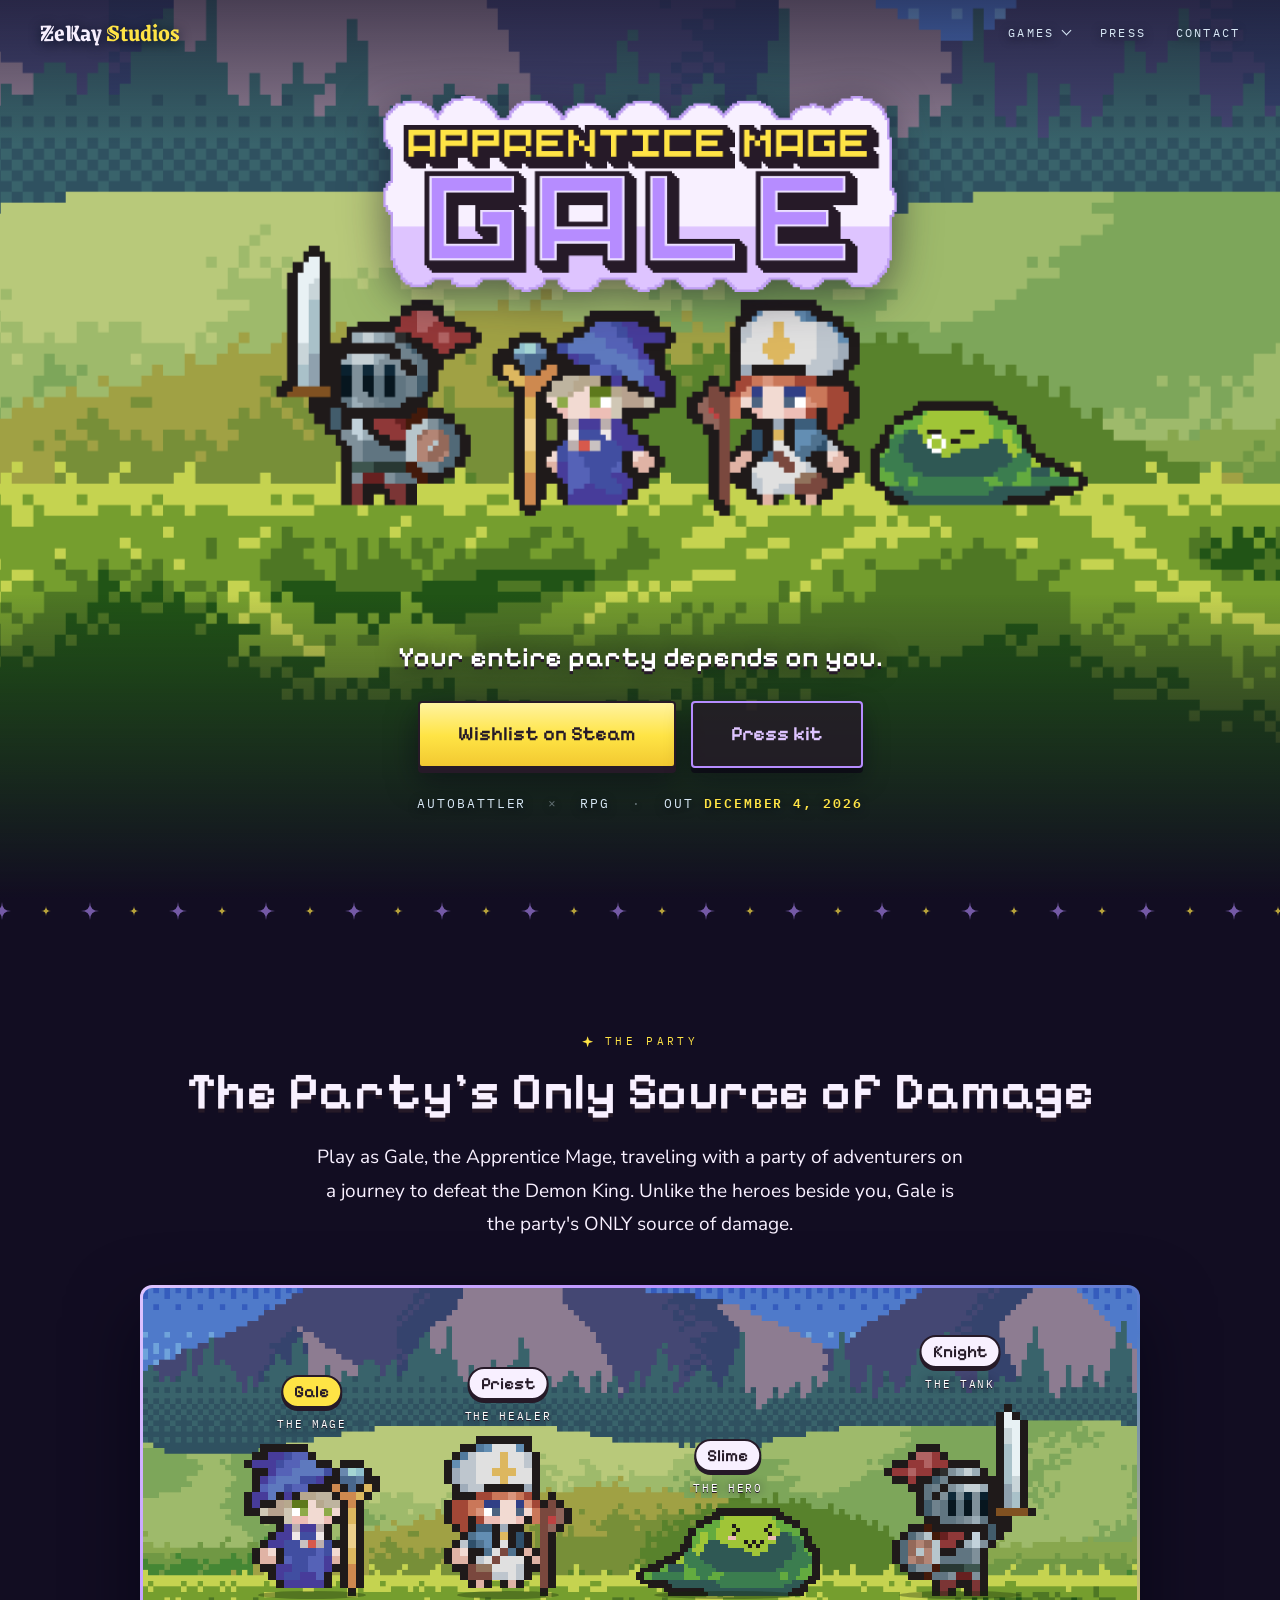
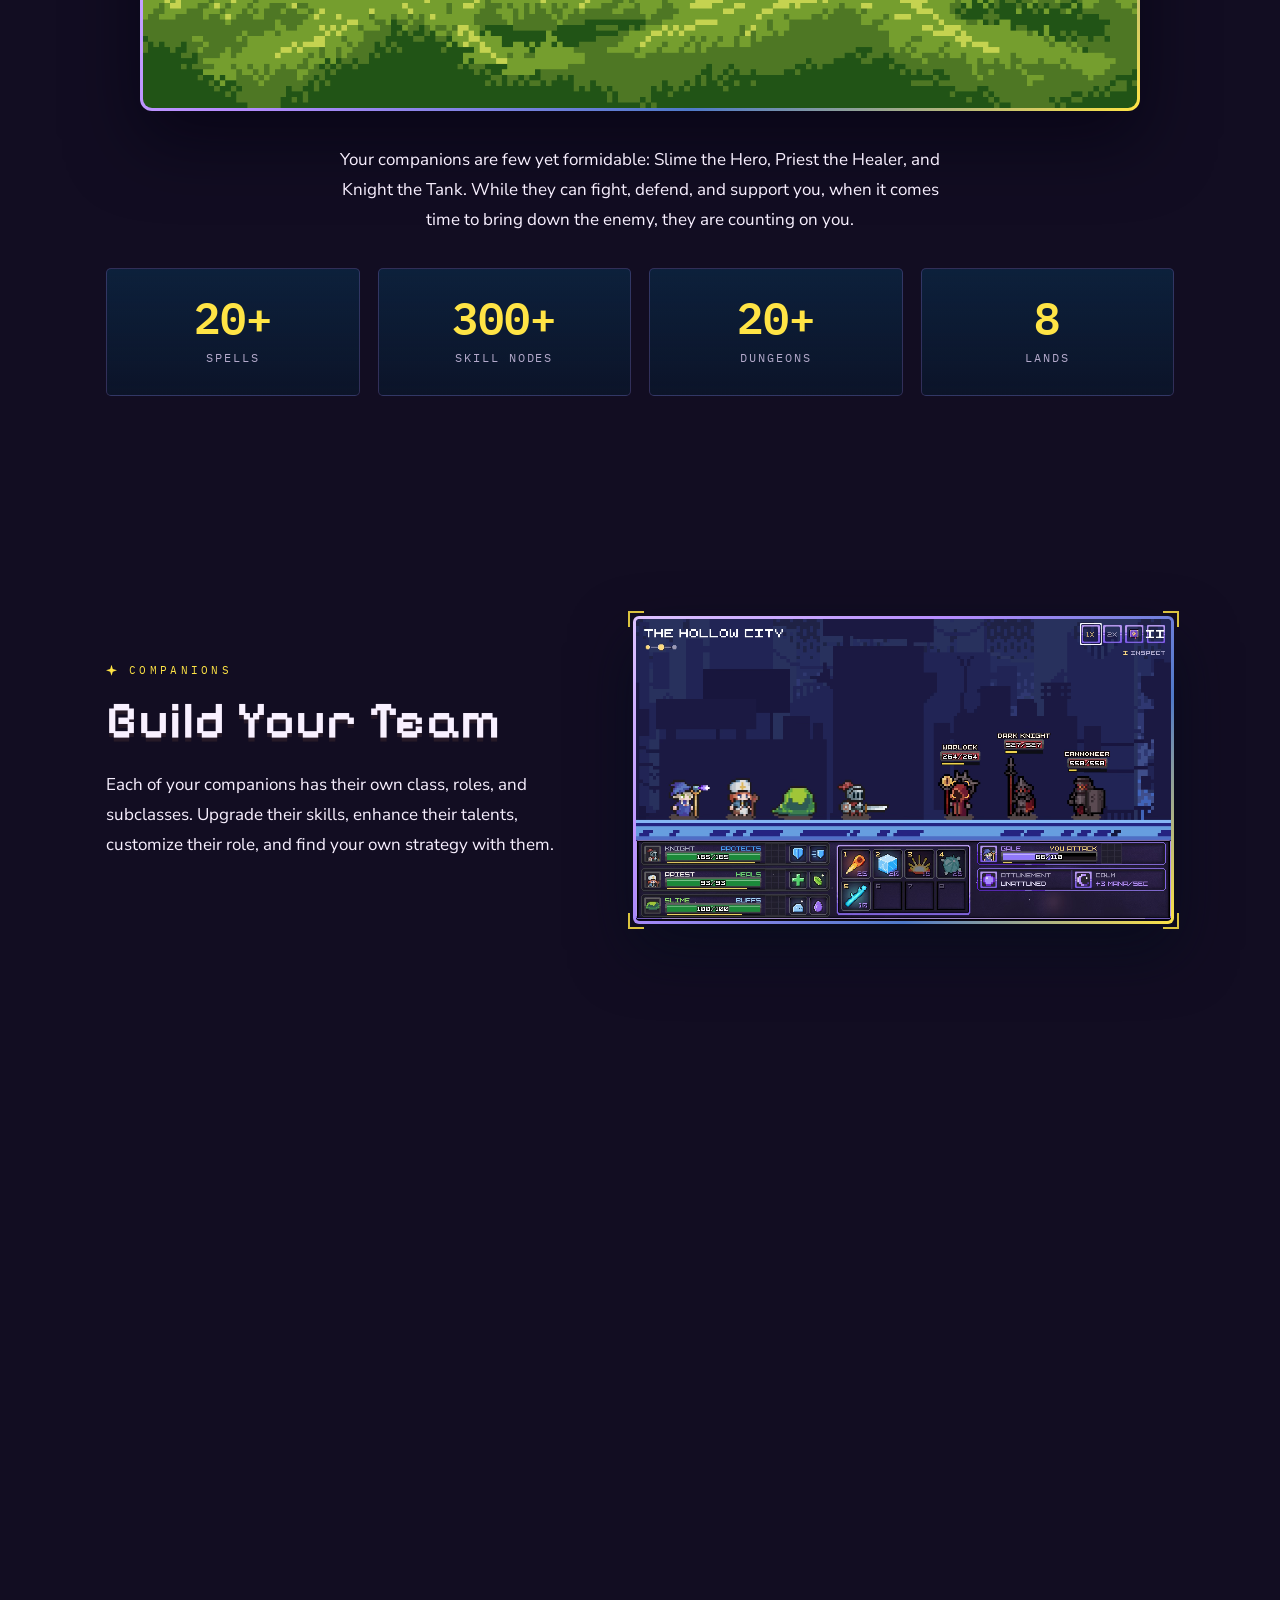
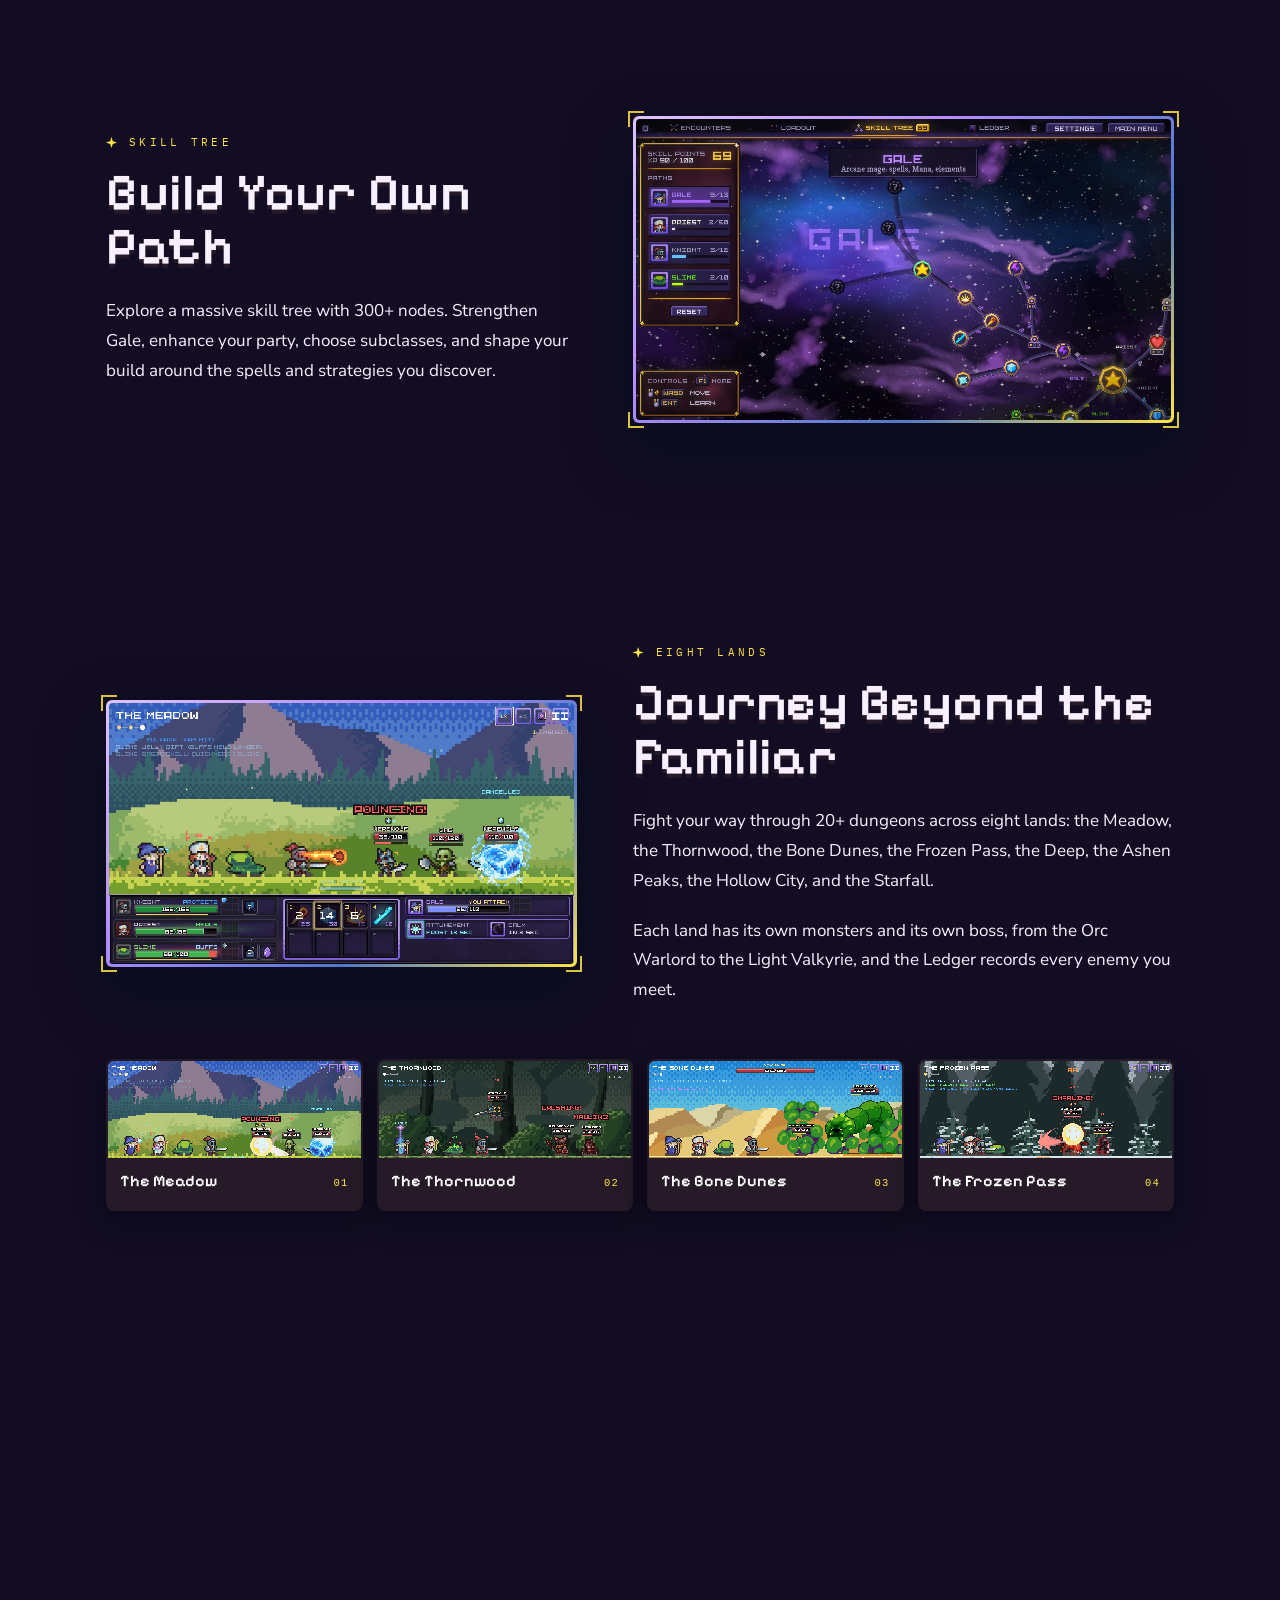
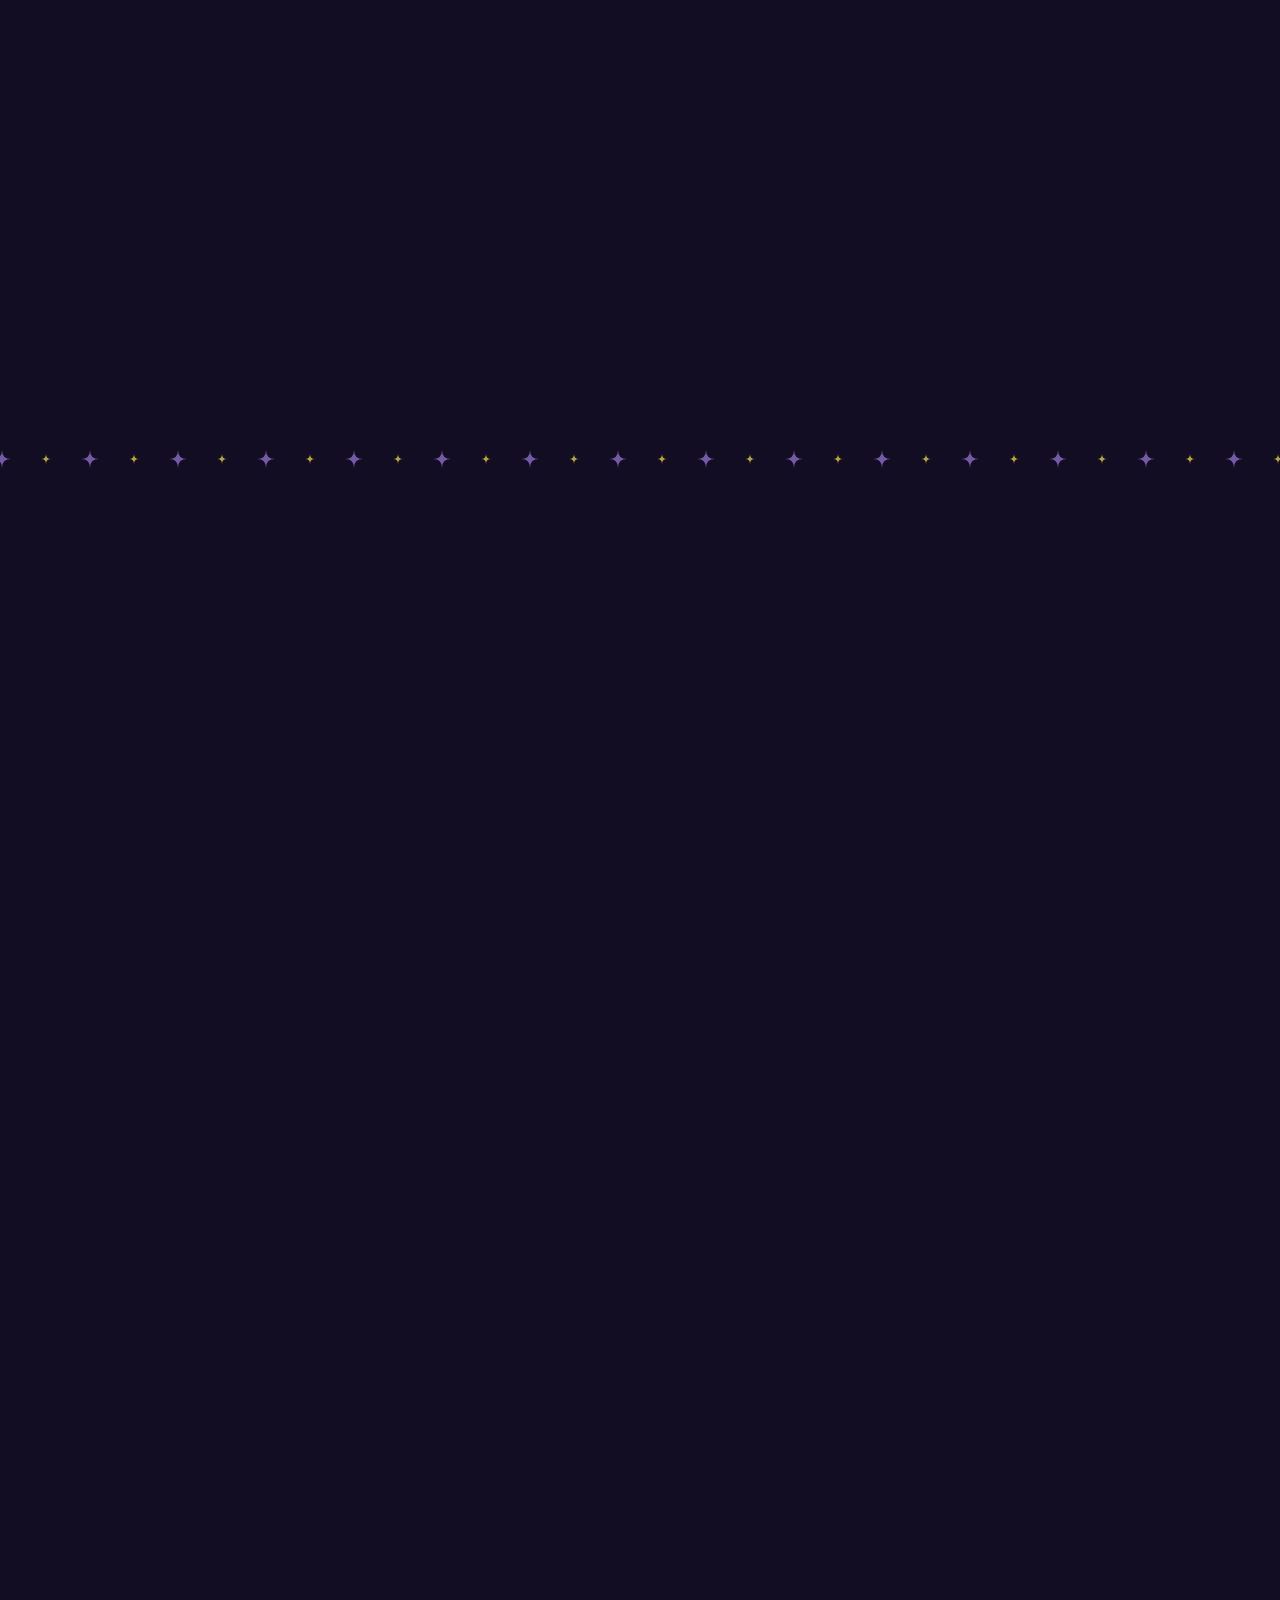
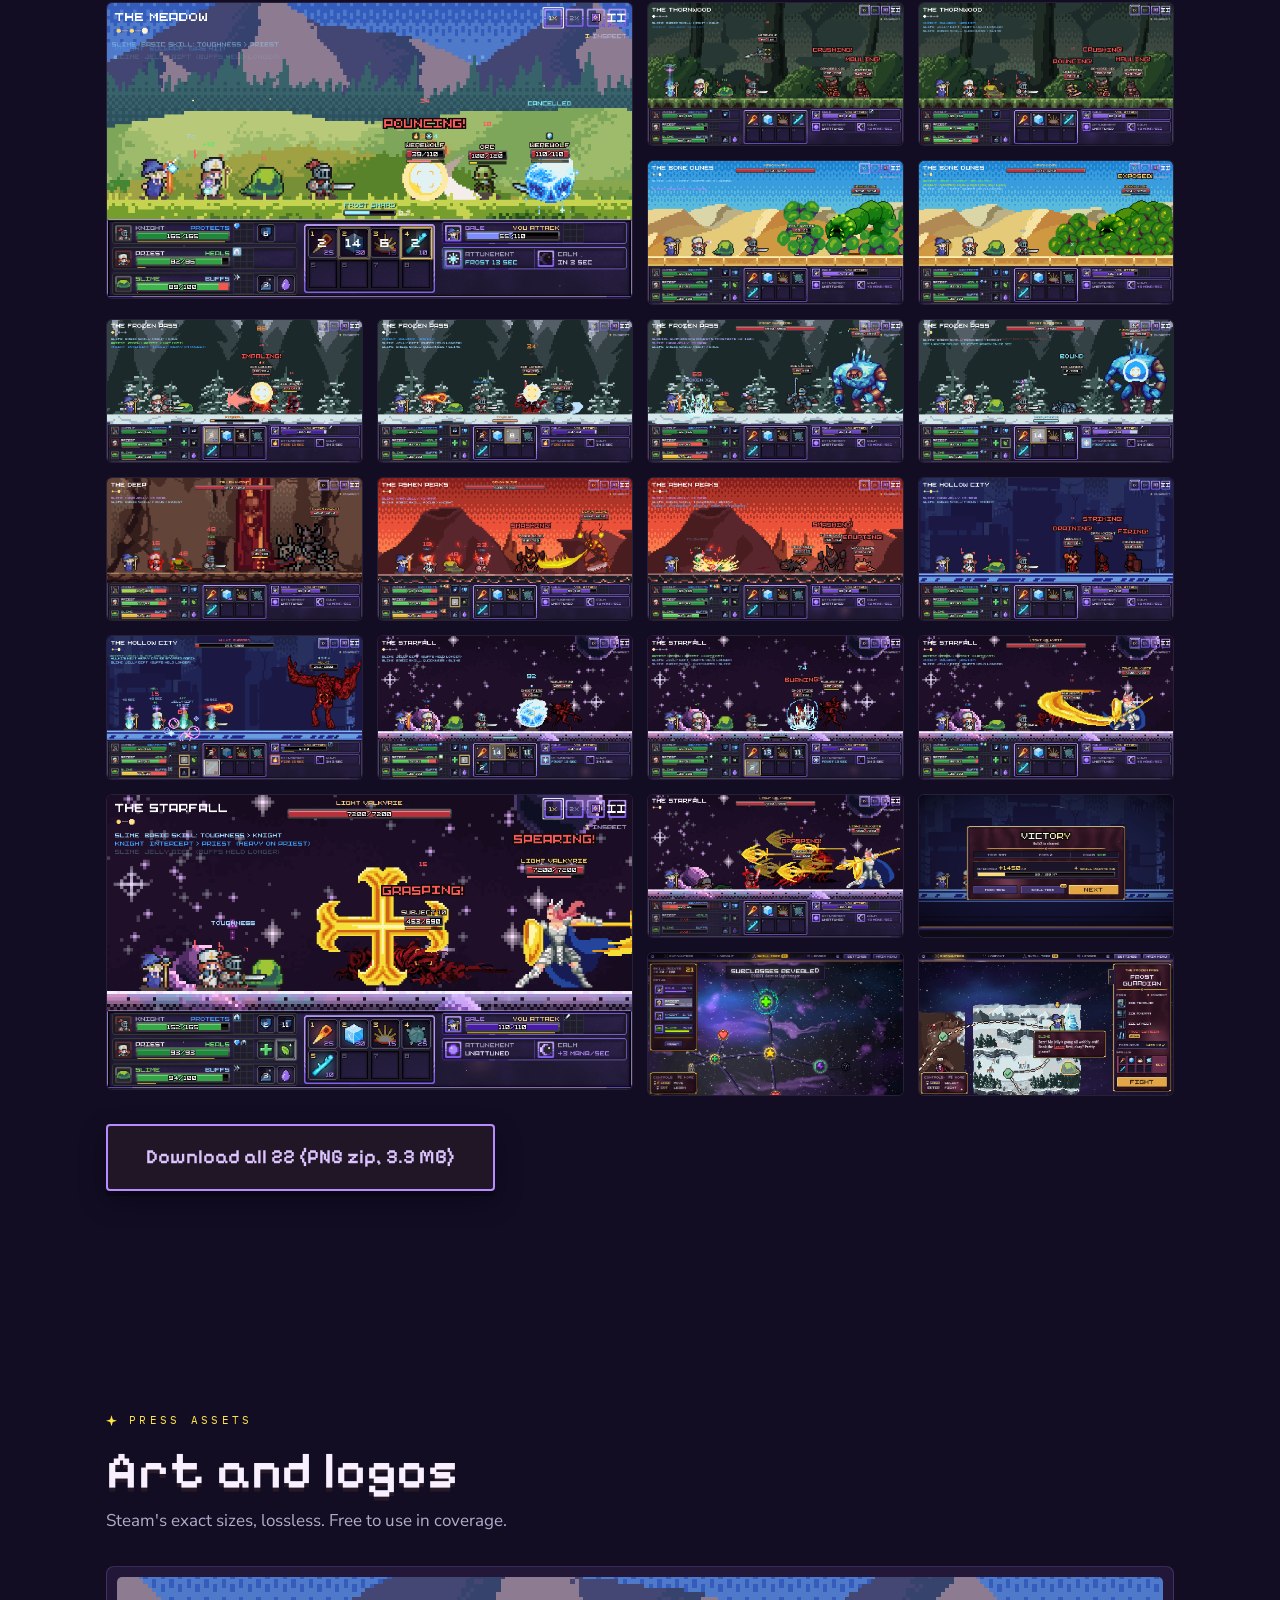
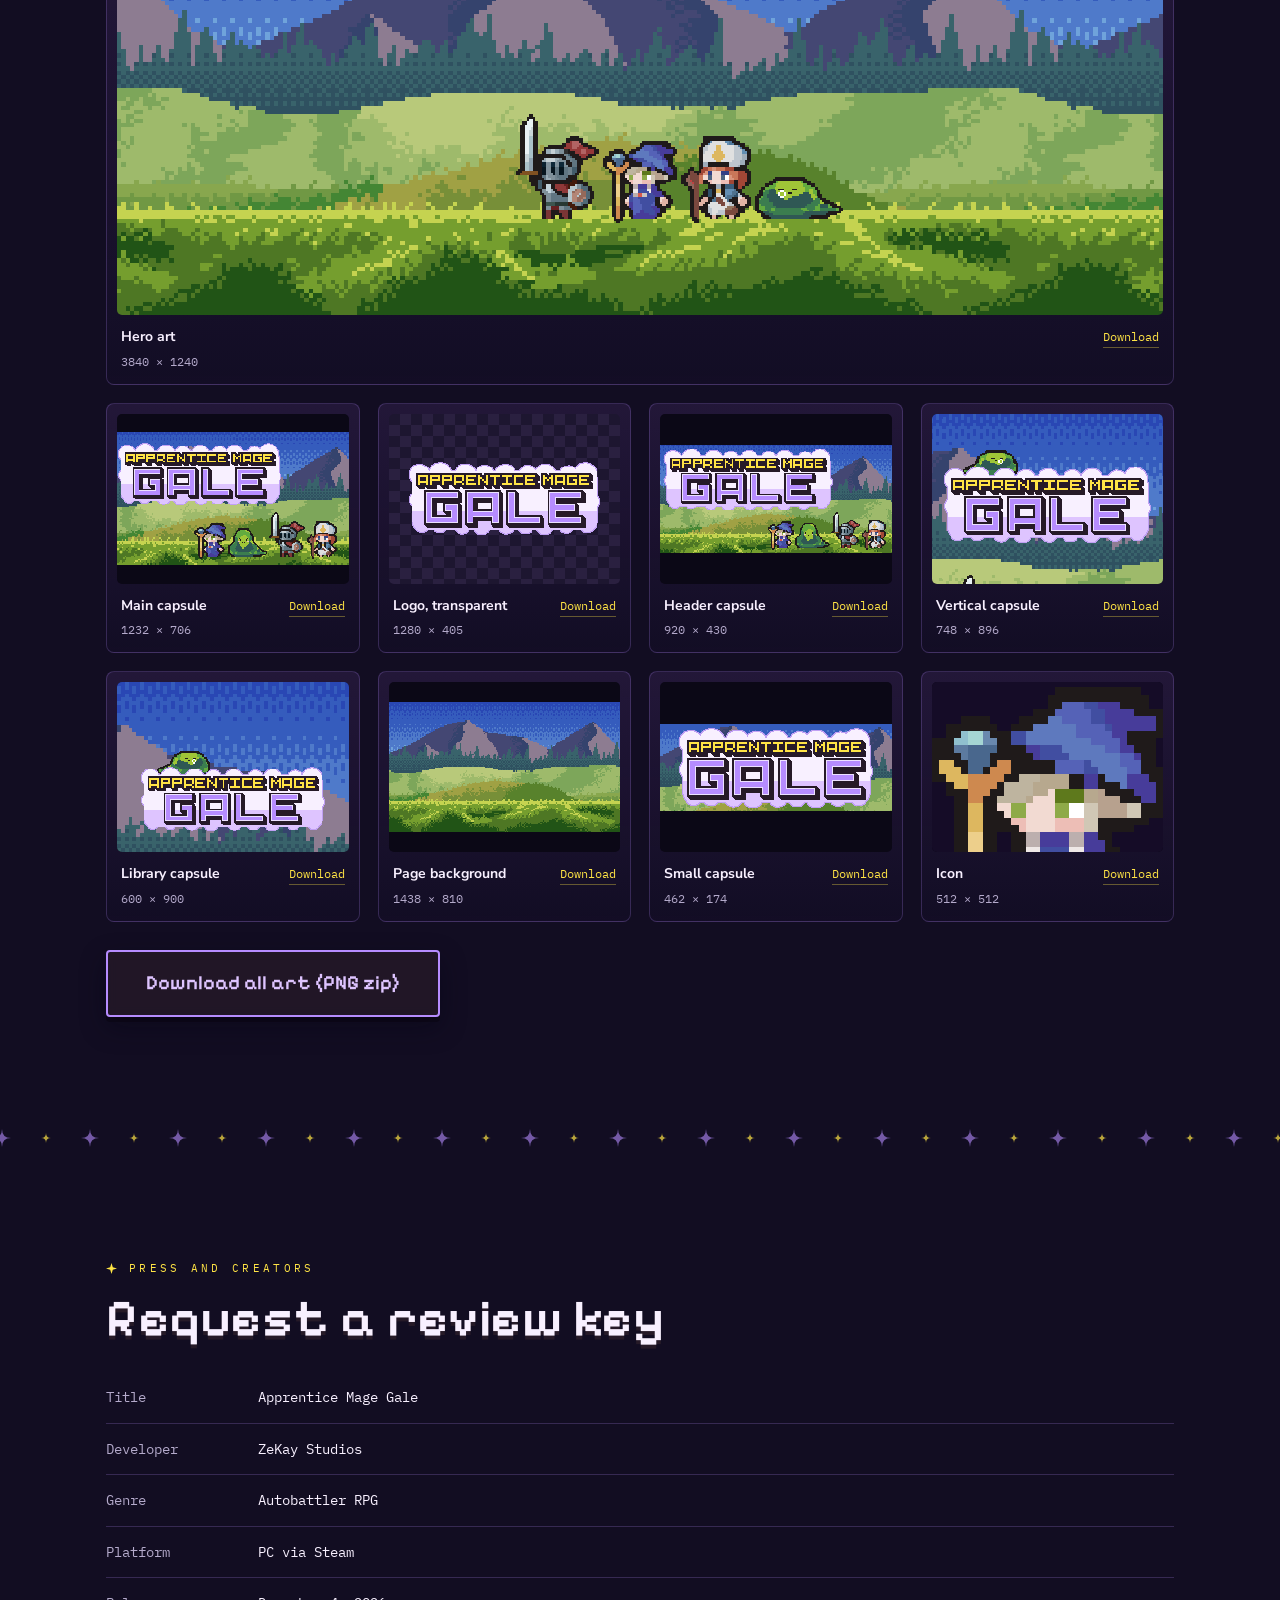
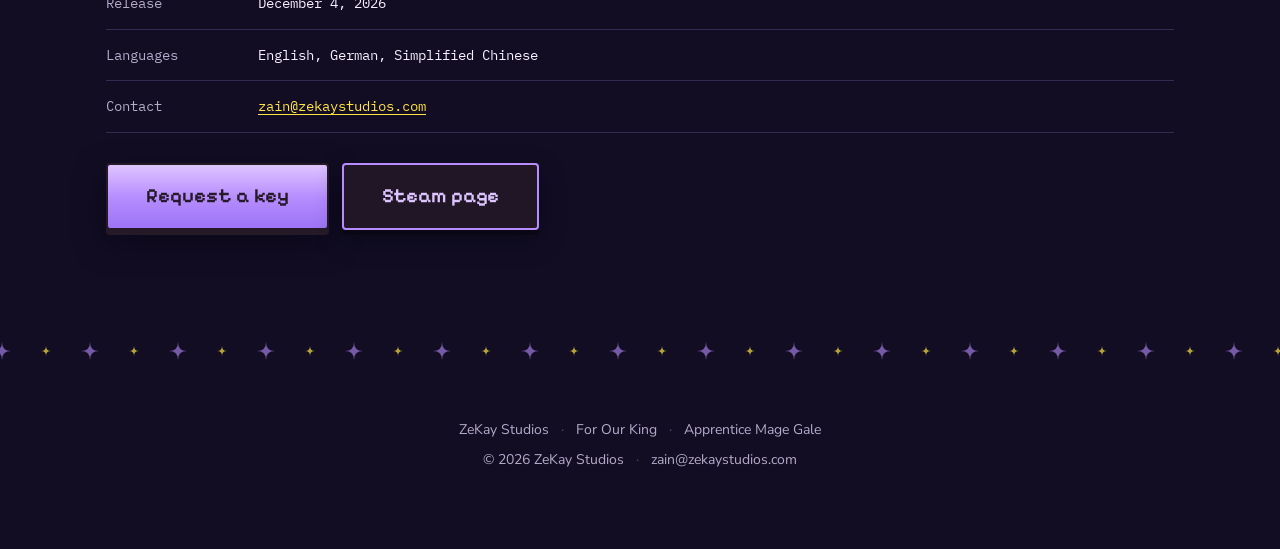
==== commit 6b68d2e9: "Update both game pages from the overhauled Steam pages Apprentice Mage Gale - Rebuilt around the new" ====
--- a/games/apprentice-mage-gale/index.html
+++ b/games/apprentice-mage-gale/index.html
@@ -4,166 +4,172 @@
 <meta charset="utf-8">
 <meta name="viewport" content="width=device-width, initial-scale=1">
 <title>Apprentice Mage Gale | ZeKay Studios</title>
-<meta name="description" content="Apprentice Mage Gale, an auto-battler RPG from ZeKay Studios.">
+<meta name="description" content="Apprentice Mage Gale is an Autobattler RPG where your entire party depends on you. Master 20+ spells, build your mage through 300+ skill nodes, and fight across eight lands. Coming to Steam December 4, 2026.">
 <meta property="og:title" content="Apprentice Mage Gale">
-<meta property="og:description" content="An auto-battler RPG from ZeKay Studios.">
-<meta property="og:image" content="https://zekaystudios.com/assets/amg/capsule_main.png">
+<meta property="og:description" content="An Autobattler RPG where your entire party depends on you. Coming to Steam December 4, 2026.">
+<meta property="og:image" content="https://zekaystudios.com/assets/amg/art/AMG_Main_Capsule_1232x706.png">
 <meta property="og:url" content="https://zekaystudios.com/games/apprentice-mage-gale/">
 <meta property="og:type" content="website">
-<meta name="theme-color" content="#0A0B2E">
-<link rel="icon" href="../../assets/amg/icon.jpg">
+<meta name="theme-color" content="#120D22">
+<link rel="icon" href="../../assets/amg/art/AMG_Icon_184x184.png">
 <link rel="preconnect" href="https://fonts.googleapis.com">
 <link rel="preconnect" href="https://fonts.gstatic.com" crossorigin>
 <link href="https://fonts.googleapis.com/css2?family=Grenze+Gotisch:wght@700&family=Pixelify+Sans:wght@400;500;600;700&family=Nunito+Sans:opsz,wght@6..12,400;6..12,600;6..12,700;6..12,900&family=IBM+Plex+Mono:wght@400;500;600&display=swap" rel="stylesheet">
 <link rel="stylesheet" href="../../assets/site.css">
 <style>
 /* =====================================================================
-   Apprentice Mage Gale only. Everything here restyles the shared site
-   to match the game's art: night indigo, violet, sky blue, gold stars.
+   Apprentice Mage Gale only. Colors come straight from the game's logo:
+   plum outline #261A28, lavender #B68CFF, yellow #FFE445, cloud #F8F0FF.
    ===================================================================== */
 :root{
-  --abyss:#0A0B2E;
-  --gold:#FFD34D; --gold-2:#E5A823; --gold-3:#8C5A0E;
-  --violet:#9B7BFF; --violet-2:#6B45F0; --violet-3:#3E2399;
-  --azure:#2FB2FF; --sky:#01AEFD;
-  --text:#F2F3FF; --dim:#A3ABD9;
-  --line:rgba(155,123,255,.22);
+  --abyss:#120D22;
+  --plum:#261A28;
+  --gold:#FFE445; --gold-2:#E8C02A; --gold-3:#7A5B0C;
+  --violet:#B68CFF; --violet-2:#8F62F2; --violet-3:#261A28; --lav:#DEC4FF;
+  --azure:#4F7ACA; --meadow:#4E7724;
+  --text:#F8F0FF; --dim:#B4AACB;
+  --line:rgba(182,140,255,.22);
   --disp:"Pixelify Sans","Nunito Sans",system-ui,sans-serif;
 }
-
-/* backdrop: violet and sky glows, drifting doodles down the sides */
-#veil::before{background:radial-gradient(circle,rgba(47,178,255,.20),transparent 68%)}
-#veil::after{background:radial-gradient(circle,rgba(155,123,255,.22),transparent 68%)}
-body[data-sky="doodles"] #sky{
-  background-image:url("data:image/svg+xml,%3Csvg xmlns='http://www.w3.org/2000/svg' width='420' height='420' viewBox='0 0 420 420'%3E%3Cg fill='none' stroke='white' stroke-opacity='0.13' stroke-width='2.2' stroke-linecap='round' stroke-linejoin='round'%3E%3Cpath d='M40 70q25-10 50 0v44q-25-10-50 0z M90 70q25-10 50 0v44q-25-10-50 0z M48 84q17-6 34 0 M48 96q17-6 34 0 M98 84q17-6 34 0 M98 96q17-6 34 0 M290 40h16 M294 40v18 M302 40v18 M277 88q21 10 42 0 M196 300q45 16 90 0 M212 296l30-72 22 70 M220 280q22 7 44 0 M242 224q-14 2-20 10 M58 364l58-58 M350 316l12 14-12 14-12-14z M124 284Q124 298 138 298Q124 298 124 312Q124 298 110 298Q124 298 124 284Z'/%3E%3Ccircle cx='298' cy='80' r='22'/%3E%3Ccircle cx='350' cy='330' r='28'/%3E%3Ccircle cx='350' cy='330' r='20'/%3E%3C/g%3E%3Cpath fill='white' fill-opacity='0.16' d='M185 151Q185 160 194 160Q185 160 185 169Q185 160 176 160Q185 160 185 151Z M385 173Q385 180 392 180Q385 180 385 187Q385 180 378 180Q385 180 385 173Z M35 209Q35 215 41 215Q35 215 35 221Q35 215 29 215Q35 215 35 209Z M250 387Q250 395 258 395Q250 395 250 403Q250 395 242 395Q250 395 250 387Z M160 15Q160 20 165 20Q160 20 160 25Q160 20 155 20Q160 20 160 15Z'/%3E%3C/svg%3E");background-size:420px 420px;
-  animation:doodle 120s linear infinite}
-@keyframes doodle{to{background-position:420px -420px}}
+.pixel{image-rendering:pixelated;image-rendering:crisp-edges}
+
+/* backdrop */
+#veil::before{background:radial-gradient(circle,rgba(79,122,202,.22),transparent 68%)}
+#veil::after{background:radial-gradient(circle,rgba(182,140,255,.18),transparent 68%)}
 #motes{opacity:.85}
-#bar{background:linear-gradient(90deg,var(--violet-2),var(--gold),#FFF6CC);box-shadow:0 0 14px rgba(255,211,77,.6)}
-
-/* side rails in violet with gold stars */
+#bar{background:linear-gradient(90deg,var(--violet-2),var(--gold),#FFF8CC);box-shadow:0 0 14px rgba(255,228,69,.55)}
 .rail .stone{background:
-    repeating-linear-gradient(0deg,rgba(155,123,255,.13) 0 2px,transparent 2px 46px),
-    linear-gradient(180deg,rgba(34,26,100,.5),rgba(14,12,50,.2));
-  border-color:rgba(155,123,255,.18)}
-.rail .vine{background:linear-gradient(180deg,transparent,rgba(155,123,255,.32) 8%,rgba(155,123,255,.32) 92%,transparent)}
-.rail .fill{background:linear-gradient(180deg,var(--violet-2),var(--gold));box-shadow:0 0 12px rgba(255,211,77,.5)}
-.node{border-color:rgba(155,123,255,.45)}
-.node::after{border-color:rgba(155,123,255,.25)}
-.node.lit{background:var(--gold);border-color:var(--gold);box-shadow:0 0 18px rgba(255,211,77,.75)}
-
-/* type */
-h2{font-weight:600;font-size:clamp(32px,4.8vw,52px);letter-spacing:.01em;
-  text-shadow:0 4px 0 rgba(62,35,153,.75)}
+    repeating-linear-gradient(0deg,rgba(182,140,255,.12) 0 2px,transparent 2px 46px),
+    linear-gradient(180deg,rgba(38,26,40,.6),rgba(18,13,34,.2));
+  border-color:rgba(182,140,255,.18)}
+.rail .vine{background:linear-gradient(180deg,transparent,rgba(182,140,255,.3) 8%,rgba(182,140,255,.3) 92%,transparent)}
+.rail .fill{background:linear-gradient(180deg,var(--violet-2),var(--gold));box-shadow:0 0 12px rgba(255,228,69,.45)}
+.node{border-color:rgba(182,140,255,.45)}
+.node::after{border-color:rgba(182,140,255,.25)}
+.node.lit{background:var(--gold);border-color:var(--gold);box-shadow:0 0 18px rgba(255,228,69,.7)}
+
+/* type: pixel headings with the logo's plum drop */
+h2{font-weight:600;font-size:clamp(32px,4.8vw,52px);letter-spacing:.01em;text-shadow:0 4px 0 var(--plum)}
+h3{font-family:var(--disp);font-weight:600}
 .eyebrow::before{width:11px;height:11px;background:var(--gold);
   clip-path:polygon(50% 0,62% 38%,100% 50%,62% 62%,50% 100%,38% 62%,0 50%,38% 38%)}
-.todo{color:var(--dim);font-style:italic;opacity:.8}
-
-/* buttons: violet like the GALE letters */
-.btn{font-weight:600;font-size:20px;color:#fff;border-color:var(--violet-3);
-  background:linear-gradient(180deg,#BBA3FF,#8C64FF 46%,#6A3FF2);
-  text-shadow:0 2px 0 rgba(40,16,110,.55);
-  box-shadow:0 5px 0 var(--violet-3),0 12px 30px rgba(6,6,30,.55)}
-.btn:hover{box-shadow:0 8px 0 var(--violet-3),0 18px 38px rgba(6,6,30,.6)}
-.btn:active{box-shadow:0 2px 0 var(--violet-3)}
-.btn.ghost{background:rgba(20,18,64,.66);color:#E9E2FF;border-color:rgba(155,123,255,.6);text-shadow:none;
-  box-shadow:0 5px 0 rgba(8,8,34,.6),0 10px 26px rgba(6,6,30,.4)}
-.btn.ghost:hover{background:rgba(36,30,100,.85)}
-.pulse{animation:up .9s .52s var(--ease) both,glowv 2.8s 1.6s ease-in-out infinite}
-@keyframes glowv{0%,100%{box-shadow:0 5px 0 var(--violet-3),0 12px 30px rgba(6,6,30,.55)}
-  50%{box-shadow:0 5px 0 var(--violet-3),0 12px 46px rgba(155,123,255,.55)}}
-
-/* frames */
-.media{background:linear-gradient(140deg,var(--violet),var(--azure) 35%,var(--violet-2) 68%,var(--gold))}
-.media .inner{background:#0B0A2A}
-.corner{border-color:var(--gold)}
-.crenel{height:22px;opacity:1;background:url("data:image/svg+xml,%3Csvg xmlns='http://www.w3.org/2000/svg' width='88' height='22' viewBox='0 0 88 22'%3E%3Cpath fill='%239B7BFF' fill-opacity='0.55' d='M22 2Q22 11 31 11Q22 11 22 20Q22 11 13 11Q22 11 22 2Z'/%3E%3Cpath fill='%23FFD34D' fill-opacity='0.6' d='M66 6Q66 11 71 11Q66 11 66 16Q66 11 61 11Q66 11 66 6Z'/%3E%3C/svg%3E") center/88px 22px repeat-x}
-
-/* ---------- hero: banner art with the logo overlapping its bottom edge ---------- */
-.hero.amg{display:block;place-items:normal;min-height:0;padding:0 0 84px;text-align:center}
-.banner{position:relative;height:clamp(300px,40vw,56svh);overflow:hidden;
-  -webkit-mask-image:linear-gradient(to bottom,#000 58%,transparent);mask-image:linear-gradient(to bottom,#000 58%,transparent)}
-.banner-art{position:absolute;inset:-5% -2%;background:center 55%/cover no-repeat;
-  transform:scale(1.08);will-change:transform}
-.banner-fade{position:absolute;inset:0;pointer-events:none;
-  background:linear-gradient(to bottom,rgba(10,11,46,.62) 0,transparent 24%)}
-.hero.amg .hero-in{margin:calc(-1 * clamp(80px,9vw,140px)) auto 0;padding:0 20px;max-width:900px}
-.hero.amg .logo{width:min(600px,90vw);margin:0 auto 10px;filter:drop-shadow(0 16px 30px rgba(6,6,30,.7))}
-.hero.amg .tag{font-weight:500;font-size:clamp(20px,2.8vw,28px);max-width:30ch;margin-bottom:30px;
-  text-shadow:0 3px 0 rgba(20,10,70,.9)}
-.tag.is-ph{opacity:.5}
-.hero.amg .meta{margin-top:30px;animation:up .9s .7s var(--ease) both}
-
-/* ---------- the party stage ---------- */
 .center{text-align:center}
 .center .eyebrow{justify-content:center}
 .center p{margin-left:auto;margin-right:auto}
-.stage{margin-top:44px;border-radius:14px;padding:3px;
-  background:linear-gradient(140deg,var(--violet),var(--azure) 40%,var(--violet-2) 70%,var(--gold));
-  box-shadow:0 30px 70px rgba(4,4,24,.6)}
-.stage-in{position:relative;border-radius:11px;overflow:hidden;
-  background:url("data:image/svg+xml,%3Csvg xmlns='http://www.w3.org/2000/svg' width='420' height='420' viewBox='0 0 420 420'%3E%3Cg fill='none' stroke='white' stroke-opacity='0.35' stroke-width='2.2' stroke-linecap='round' stroke-linejoin='round'%3E%3Cpath d='M40 70q25-10 50 0v44q-25-10-50 0z M90 70q25-10 50 0v44q-25-10-50 0z M48 84q17-6 34 0 M48 96q17-6 34 0 M98 84q17-6 34 0 M98 96q17-6 34 0 M290 40h16 M294 40v18 M302 40v18 M277 88q21 10 42 0 M196 300q45 16 90 0 M212 296l30-72 22 70 M220 280q22 7 44 0 M242 224q-14 2-20 10 M58 364l58-58 M350 316l12 14-12 14-12-14z M124 284Q124 298 138 298Q124 298 124 312Q124 298 110 298Q124 298 124 284Z'/%3E%3Ccircle cx='298' cy='80' r='22'/%3E%3Ccircle cx='350' cy='330' r='28'/%3E%3Ccircle cx='350' cy='330' r='20'/%3E%3C/g%3E%3Cpath fill='white' fill-opacity='0.55' d='M185 151Q185 160 194 160Q185 160 185 169Q185 160 176 160Q185 160 185 151Z M385 173Q385 180 392 180Q385 180 385 187Q385 180 378 180Q385 180 385 173Z M35 209Q35 215 41 215Q35 215 35 221Q35 215 29 215Q35 215 35 209Z M250 387Q250 395 258 395Q250 395 250 403Q250 395 242 395Q250 395 250 387Z M160 15Q160 20 165 20Q160 20 160 25Q160 20 155 20Q160 20 160 15Z'/%3E%3C/svg%3E") 0 0/300px 300px,radial-gradient(120% 90% at 50% 30%,#2BC0FF,var(--sky) 55%,#0A86D8);
-  height:clamp(250px,32vw,400px);display:flex;align-items:flex-end;justify-content:center;
-  gap:clamp(6px,3.2vw,50px);padding:0 16px clamp(22px,3.4vw,44px);
-  --s:.6}
-.stage-in::after{content:"";position:absolute;inset:0;pointer-events:none;
-  background:radial-gradient(ellipse at 50% 45%,transparent 55%,rgba(0,40,120,.35))}
-.member{position:relative;z-index:1;display:flex;flex-direction:column;align-items:center;
-  width:calc(var(--w) * 1px * var(--s));flex:0 0 auto;
-  animation:hop 3.6s ease-in-out infinite;animation-delay:calc(var(--i) * -0.9s);
-  transition:transform .3s var(--ease)}
-.member img{width:100%;height:auto;image-rendering:auto;filter:drop-shadow(0 3px 0 rgba(0,40,110,.28))}
-.member::after{content:"";width:74%;height:clamp(6px,1vw,12px);margin-top:-4px;border-radius:50%;
-  background:rgba(0,48,140,.35)}
-.member:hover{transform:translateY(-8px)}
-@keyframes hop{0%,100%{translate:0 0}50%{translate:0 -7px}}
-.you{position:absolute;top:calc(-1 * clamp(26px,3vw,38px));left:50%;transform:translateX(-50%);white-space:nowrap;
-  font-family:var(--disp);font-weight:600;font-size:clamp(12px,1.4vw,16px);line-height:1;
-  padding:6px 12px 6px 10px;border-radius:99px;color:#3A2305;
-  background:linear-gradient(180deg,#FFE58A,var(--gold));box-shadow:0 3px 0 var(--gold-3),0 8px 18px rgba(0,30,90,.35)}
-.you::before{content:"";display:inline-block;width:10px;height:10px;margin-right:6px;vertical-align:-1px;background:#6A3FF2;
-  clip-path:polygon(50% 0,62% 38%,100% 50%,62% 62%,50% 100%,38% 62%,0 50%,38% 38%)}
-
-.you.alt{color:#fff;font-weight:500;background:rgba(24,20,78,.82);box-shadow:0 3px 0 rgba(8,8,34,.5),0 8px 18px rgba(0,30,90,.3)}
-.you.alt::before{display:none}
-
-/* ---------- feature screenshots crossfade between two shots ---------- */
-.swap img{position:absolute;inset:0}
-.swap img+img{opacity:0;animation:swap 10s ease-in-out infinite;animation-delay:var(--delay,0s)}
-@keyframes swap{0%,42%{opacity:0}50%,92%{opacity:1}100%{opacity:0}}
+
+/* buttons: lavender with the plum outline, like the GALE letters */
+.btn{font-weight:600;font-size:20px;color:var(--plum);border:2px solid var(--plum);
+  background:linear-gradient(180deg,var(--lav),var(--violet) 52%,#9C74F5);
+  box-shadow:0 5px 0 var(--plum),0 12px 30px rgba(6,4,20,.5)}
+.btn:hover{box-shadow:0 8px 0 var(--plum),0 18px 38px rgba(6,4,20,.6)}
+.btn:active{box-shadow:0 2px 0 var(--plum)}
+.btn.ghost{background:rgba(38,26,40,.78);color:var(--lav);border-color:var(--violet);
+  box-shadow:0 5px 0 rgba(10,6,20,.7),0 10px 26px rgba(6,4,20,.4)}
+.btn.ghost:hover{background:rgba(58,38,70,.9)}
+.btn.gold{background:linear-gradient(180deg,#FFF3A0,var(--gold) 52%,#F2C931)}
+.pulse{animation:up .9s .52s var(--ease) both,glowv 2.8s 1.6s ease-in-out infinite}
+@keyframes glowv{0%,100%{box-shadow:0 5px 0 var(--plum),0 12px 30px rgba(6,4,20,.5)}
+  50%{box-shadow:0 5px 0 var(--plum),0 12px 46px rgba(255,228,69,.45)}}
+
+/* frames */
+.media{background:linear-gradient(140deg,var(--lav),var(--violet) 35%,var(--azure) 70%,var(--gold))}
+.media .inner{background:#0B0816}
+.corner{border-color:var(--gold)}
+.crenel{height:22px;opacity:1;background:url("data:image/svg+xml,%3Csvg xmlns='http://www.w3.org/2000/svg' width='88' height='22' viewBox='0 0 88 22'%3E%3Cpath fill='%23B68CFF' fill-opacity='0.6' d='M22 2Q22 11 31 11Q22 11 22 20Q22 11 13 11Q22 11 22 2Z'/%3E%3Cpath fill='%23FFE445' fill-opacity='0.7' d='M66 6Q66 11 71 11Q66 11 66 16Q66 11 61 11Q66 11 66 6Z'/%3E%3C/svg%3E") center/88px 22px repeat-x}
+
+/* ---------- hero: the Library Hero with the logo over the sky ---------- */
+.hero.amg{display:flex;flex-direction:column;justify-content:space-between;align-items:center;
+  place-items:normal;padding:96px 20px 64px;gap:20px}
+.hero.amg .hero-art{background-color:#215416;background-size:max(100%,2400px) auto;background-position:55% 0}
+.hero.amg .hero-fade{background:
+  linear-gradient(to bottom,rgba(18,13,34,.55) 0,transparent 16%,transparent 66%,rgba(18,13,34,.55) 84%,var(--abyss) 100%)}
+.hero.amg .hero-in{max-width:none}
+.hero.amg .logo{width:min(620px,88vw);margin:0 auto 8px;filter:drop-shadow(0 10px 22px rgba(18,13,34,.55))}
+.nw{white-space:nowrap}
+.hero.amg .tag{font-family:var(--disp);font-weight:600;font-size:clamp(20px,2.6vw,28px);max-width:none;margin:0 auto 26px;
+  color:#fff;text-shadow:0 3px 0 var(--plum),0 0 24px rgba(18,13,34,.8)}
+.hero-low{position:relative;z-index:2;width:100%;text-align:center}
+.hero-low .meta{max-width:none;margin-left:auto;margin-right:auto}
+.hero.amg .meta{margin-top:24px}
+
+/* ---------- the party, standing on the Meadow ---------- */
+.stage{margin:44px auto 0;max-width:1000px;border-radius:12px;padding:3px;
+  background:linear-gradient(140deg,var(--lav),var(--violet) 40%,var(--azure) 70%,var(--gold));
+  box-shadow:0 30px 70px rgba(4,2,16,.6)}
+.stage-in{position:relative;border-radius:9px;overflow:hidden;height:clamp(300px,36vw,420px);
+  background:#2947B4 url("../../assets/amg/art/AMG_Page_Background_1438x810.png") center bottom/cover no-repeat;
+  display:flex;align-items:flex-end;justify-content:center;gap:clamp(18px,5vw,64px);
+  padding:0 16px 11%;--k:8}
+.mem{position:relative;display:flex;flex-direction:column;align-items:center;
+  animation:hop 3.4s ease-in-out infinite;animation-delay:calc(var(--i) * -0.85s)}
+.mem img{width:calc(var(--w) * var(--k) * 1px);height:auto;display:block}
+.mem::after{content:"";width:80%;height:8px;margin-top:-5px;border-radius:50%;background:rgba(20,40,10,.35)}
+@keyframes hop{0%,100%{translate:0 0}50%{translate:0 -6px}}
+.name{position:absolute;bottom:calc(100% + 10px);left:50%;transform:translateX(-50%);text-align:center;white-space:nowrap}
+.name b{display:inline-block;font-family:var(--disp);font-weight:600;font-size:clamp(13px,1.5vw,17px);line-height:1;
+  padding:6px 11px;border-radius:99px;color:var(--plum);background:#F8F0FF;border:2px solid var(--plum);box-shadow:0 3px 0 var(--plum)}
+.name i{display:block;margin-top:7px;font-style:normal;font-family:var(--mono);font-size:10.5px;letter-spacing:.16em;
+  text-transform:uppercase;color:#fff;text-shadow:0 1px 0 var(--plum),0 0 8px rgba(18,13,34,.9)}
+.mem.you .name b{background:var(--gold)}
+
+/* ---------- clips ---------- */
+.media video{background:#0B0816}
+.duo{display:grid;gap:3px;aspect-ratio:auto!important;background:var(--plum)!important}
+.duo figure{margin:0;position:relative}
+.duo video{aspect-ratio:1280/344;height:auto!important}
+.duo figcaption{position:absolute;left:10px;bottom:8px;font-family:var(--disp);font-weight:600;font-size:14px;
+  color:#fff;padding:3px 9px;border-radius:4px;background:rgba(38,26,40,.82)}
+
+/* ---------- eight lands ---------- */
+.lands{display:grid;grid-template-columns:repeat(4,1fr);gap:14px;margin-top:34px}
+.land{margin:0;border-radius:8px;overflow:hidden;border:2px solid var(--plum);background:var(--plum);
+  box-shadow:0 4px 0 var(--plum),0 14px 30px rgba(4,2,16,.45);transition:transform .3s var(--ease)}
+.land:hover{transform:translateY(-5px)}
+.land img{display:block;width:100%;aspect-ratio:2.6;object-fit:cover;object-position:50% 0}
+.land figcaption{padding:9px 12px 10px;font-family:var(--disp);font-weight:600;font-size:16px;color:#fff;
+  display:flex;justify-content:space-between;align-items:baseline}
+.land figcaption span{font-family:var(--mono);font-weight:500;font-size:10.5px;color:var(--gold);letter-spacing:.12em}
+
+/* ---------- closing ---------- */
+.closing{max-width:760px;margin:0 auto;text-align:center}
+.closing p{font-family:var(--disp);font-weight:500;font-size:clamp(22px,2.8vw,30px);line-height:1.4;max-width:none;
+  color:#fff;text-shadow:0 3px 0 var(--plum)}
+.closing p.small{font-size:clamp(17px,2vw,21px);color:var(--lav)}
+.closing .media{margin-top:34px}
+.closing .media .inner{aspect-ratio:1280/344}
 
 /* ---------- press assets ---------- */
 .assets{display:grid;grid-template-columns:repeat(auto-fill,minmax(230px,1fr));gap:18px;margin-top:30px}
 .asset{margin:0;border:1px solid var(--line);border-radius:8px;padding:10px 10px 12px;
-  background:linear-gradient(180deg,rgba(26,22,84,.6),rgba(12,11,44,.5));
-  transition:transform .3s var(--ease),border-color .3s}
-.asset:hover{transform:translateY(-4px);border-color:rgba(155,123,255,.55)}
+  background:linear-gradient(180deg,rgba(46,30,72,.6),rgba(20,14,40,.5));transition:transform .3s var(--ease),border-color .3s}
+.asset:hover{transform:translateY(-4px);border-color:rgba(182,140,255,.55)}
 .asset.wide{grid-column:1/-1}
-.asset .thumb{height:170px;border-radius:5px;display:grid;place-items:center;overflow:hidden;
-  background:#0B0A2A}
+.asset .thumb{height:170px;border-radius:5px;display:grid;place-items:center;overflow:hidden;background:#0B0816}
 .asset.wide .thumb{height:auto;aspect-ratio:3840/1240}
-.asset .thumb.checker{background:
-  repeating-conic-gradient(#1A1850 0 25%,#12113C 0 50%) 0 0/22px 22px}
+.asset .thumb.checker{background:repeating-conic-gradient(#2A2040 0 25%,#1D1630 0 50%) 0 0/22px 22px}
 .asset .thumb img{max-width:100%;max-height:100%;object-fit:contain}
 .asset.wide .thumb img{width:100%;height:100%;object-fit:cover}
 .asset figcaption{display:flex;justify-content:space-between;align-items:baseline;gap:10px;flex-wrap:wrap;
   margin-top:10px;padding:0 4px;font-family:var(--mono);font-size:11.5px;color:var(--dim)}
 .asset figcaption b{display:block;color:var(--text);font-family:var(--body);font-size:14px;font-weight:700;margin-bottom:2px}
-.asset figcaption a{color:var(--gold);text-decoration:none;border-bottom:1px solid rgba(255,211,77,.35);white-space:nowrap}
-.asset figcaption a:hover{border-color:var(--gold)}
-
-@media (max-width:1100px){.stage-in{--s:.48}}
-@media (max-width:900px){.stage-in{--s:.36}}
+.asset figcaption a{color:var(--gold);text-decoration:none;border-bottom:1px solid rgba(255,228,69,.35);white-space:nowrap}
+
+@media (max-width:1000px){.lands{grid-template-columns:repeat(2,1fr)}}
 @media (max-width:640px){
-  .stage-in{--s:.205;gap:5px;padding-left:6px;padding-right:6px}
-  .hero.amg{padding-bottom:54px}
+  .hero.amg{padding:84px 16px 46px}
+  .hero.amg .hero-art{background-size:auto 46%;background-position:54% 12%}
+  .stage-in{--k:4.5;gap:12px;padding-bottom:12%}
+  .name i{font-size:9px;letter-spacing:.1em}
+  .lands{gap:10px}
+  .land figcaption{font-size:14px;padding:7px 9px}
+  .land figcaption span{display:none}
   .assets{grid-template-columns:repeat(2,1fr);gap:12px}
   .asset .thumb{height:120px}
-  .asset figcaption a{font-size:11px}
 }
+@media (max-width:420px){.stage-in{--k:3.6}.hero.amg .tag{font-size:17px}}
 </style>
 </head>
-<body data-sky="doodles" data-motes="stars">
+<body data-motes="stars">
 
 <div id="veil"></div>
 <canvas id="sky"></canvas>
@@ -181,7 +187,7 @@
       <summary>Games</summary>
       <div class="menu-list">
         <a href="../../games/for-our-king/"><img src="../../assets/thumbs/fok.jpg" alt=""><span>For Our King<small>Out October 27</small></span></a>
-        <a href="../../games/apprentice-mage-gale/" aria-current="page"><img src="../../assets/thumbs/amg.jpg" alt=""><span>Apprentice Mage Gale<small>Coming to Steam</small></span></a>
+        <a href="../../games/apprentice-mage-gale/" aria-current="page"><img src="../../assets/thumbs/amg.jpg" alt=""><span>Apprentice Mage Gale<small>Coming December 4</small></span></a>
       </div>
     </details>
     <a href="#press">Press</a>
@@ -191,124 +197,168 @@
 
 <!-- HERO -->
 <header class="hero amg">
-  <div class="banner">
-    <div class="banner-art" id="art" style="background-image:url('../../assets/amg/library_hero.png')"></div>
-    <div class="banner-fade"></div>
-  </div>
+  <div class="hero-art" id="art" style="background-image:url('../../assets/amg/art/AMG_Library_Hero_3840x1240.png')"></div>
+  <div class="hero-fade"></div>
   <div class="hero-in">
-    <img class="logo" id="logo" src="../../assets/amg/logo.png" alt="Apprentice Mage Gale">
+    <img class="logo" id="logo" src="../../assets/amg/art/AMG_Library_Logo_1280x405.png" alt="Apprentice Mage Gale">
+  </div>
+  <div class="hero-low">
+    <p class="tag">Your entire party depends on you.</p>
     <div class="cta">
-      <!-- Steam page not public yet. Put this back when it is:
-      <a class="btn pulse" href="https://store.steampowered.com/app/5153730/">Wishlist on Steam</a> -->
-      <a class="btn pulse" href="#stills">See screenshots</a>
+      <a class="btn gold pulse" href="https://store.steampowered.com/app/5153730/">Wishlist on Steam</a>
       <a class="btn ghost" href="#assets">Press kit</a>
     </div>
-    <p class="meta">Auto-battler <i>&times;</i> RPG <i>&middot;</i> <b>Release date TBD</b></p>
+    <p class="meta">Autobattler <i>&times;</i> RPG <i>&middot;</i> <span class="nw">Out <b>December 4, 2026</b></span></p>
   </div>
 </header>
 <div class="crenel"></div>
 
-<!-- PLAY AS THE MAGE: the party -->
+<!-- THE PARTY -->
 <section>
   <div class="wrap">
     <div class="rise center">
       <p class="eyebrow">The party</p>
-      <h2>Play as the Mage</h2>
+      <h2>The Party's Only Source of Damage</h2>
+      <p class="lead">Play as Gale, the Apprentice Mage, traveling with a party of adventurers on a journey to defeat the Demon King. Unlike the heroes beside you, Gale is the party's ONLY source of damage.</p>
     </div>
     <div class="stage rise d1">
       <div class="stage-in">
-        <div class="member" style="--w:269;--i:0"><span class="you alt">Priest</span><img src="../../assets/amg/party_1.png" alt="The Priest" loading="lazy"></div>
-        <div class="member" style="--w:231;--i:1"><span class="you alt">Slime</span><img src="../../assets/amg/party_2.png" alt="The Slime" loading="lazy"></div>
-        <div class="member" style="--w:461;--i:2"><span class="you">Gale</span><img src="../../assets/amg/party_3.png" alt="Gale" loading="lazy"></div>
-        <div class="member" style="--w:404;--i:3"><span class="you alt">Knight</span><img src="../../assets/amg/party_4.png" alt="The Knight" loading="lazy"></div>
-      </div>
-    </div>
-  </div>
-</section>
-
-<!-- CAST MANY SPELLS -->
+        <div class="mem you" style="--i:0;--w:17"><span class="name"><b>Gale</b><i>The Mage</i></span><img class="pixel" src="../../assets/amg/sprites/gale.png" alt="Gale"></div>
+        <div class="mem" style="--i:1;--w:16"><span class="name"><b>Priest</b><i>The Healer</i></span><img class="pixel" src="../../assets/amg/sprites/priest.png" alt="Priest"></div>
+        <div class="mem" style="--i:2;--w:23"><span class="name"><b>Slime</b><i>The Hero</i></span><img class="pixel" src="../../assets/amg/sprites/slime_x2.png" alt="Slime"></div>
+        <div class="mem" style="--i:3;--w:19"><span class="name"><b>Knight</b><i>The Tank</i></span><img class="pixel" src="../../assets/amg/sprites/knight.png" alt="Knight"></div>
+      </div>
+    </div>
+    <div class="rise center" style="margin-top:34px">
+      <p>Your companions are few yet formidable: Slime the Hero, Priest the Healer, and Knight the Tank. While they can fight, defend, and support you, when it comes time to bring down the enemy, they are counting on you.</p>
+    </div>
+    <div class="stats rise d1">
+      <div class="stat"><span class="n" data-to="20" data-suffix="+">0</span><span class="l">Spells</span></div>
+      <div class="stat"><span class="n" data-to="300" data-suffix="+">0</span><span class="l">Skill nodes</span></div>
+      <div class="stat"><span class="n" data-to="20" data-suffix="+">0</span><span class="l">Dungeons</span></div>
+      <div class="stat"><span class="n" data-to="8">0</span><span class="l">Lands</span></div>
+    </div>
+  </div>
+</section>
+
+<!-- BUILD YOUR TEAM -->
 <section>
   <div class="wrap">
     <div class="feature">
       <div class="copy rise">
-        <p class="eyebrow">Spells</p>
-        <h2>Cast Many Spells</h2>
+        <p class="eyebrow">Companions</p>
+        <h2>Build Your Team</h2>
+        <p>Each of your companions has their own class, roles, and subclasses. Upgrade their skills, enhance their talents, customize their role, and find your own strategy with them.</p>
       </div>
       <div class="media rise d1 tilt">
         <span class="corner tl"></span><span class="corner tr"></span>
         <span class="corner bl"></span><span class="corner br"></span>
-        <div class="inner swap" style="--delay:0s">
-          <img src="../../assets/amg/shots/shot_01.png" alt="Gale casts Fireball at a werewolf in The Meadow" loading="lazy">
-          <img src="../../assets/amg/shots/shot_04.png" alt="Spell loadout with Fireball selected" loading="lazy">
-        </div>
-      </div>
-    </div>
-  </div>
-</section>
-
-<!-- UPGRADE YOUR TEAM -->
+        <div class="inner"><video class="loop" muted loop playsinline preload="none" poster="../../assets/amg/clips/06_the_party.jpg" aria-label="The Knight shields, the Slime buffs and the Priest heals"><source src="../../assets/amg/clips/06_the_party.webm" type="video/webm"><source src="../../assets/amg/clips/06_the_party.mp4" type="video/mp4"></video></div>
+      </div>
+    </div>
+  </div>
+</section>
+
+<!-- BECOME A POWERFUL MAGE -->
 <section>
   <div class="wrap">
     <div class="feature flip">
       <div class="copy rise">
-        <p class="eyebrow">Skill tree</p>
-        <h2>Upgrade Your Team</h2>
+        <p class="eyebrow">Spells</p>
+        <h2>Become a Powerful Mage</h2>
+        <p>Master over 20 unique spells, each with its own strengths and uses. Set foes burning with Fireball, then Combust them. Freeze them solid with Deep Freeze, then Shatter the ice.</p>
+        <p>Choose carefully which spells to bring and discover combinations that can turn an ordinary apprentice into a formidable mage.</p>
       </div>
       <div class="media rise d1 tilt">
         <span class="corner tl"></span><span class="corner tr"></span>
         <span class="corner bl"></span><span class="corner br"></span>
-        <div class="inner swap" style="--delay:-2.5s">
-          <img src="../../assets/amg/shots/shot_10.png" alt="A fresh skill tree with 9 points to spend" loading="lazy">
-          <img src="../../assets/amg/shots/shot_02.png" alt="The skill tree with points spent across all four paths" loading="lazy">
+        <div class="inner duo">
+          <figure><video class="loop" muted loop playsinline preload="none" poster="../../assets/amg/clips/01_fire_spells_banner.jpg" aria-label="Fireball, then Combust"><source src="../../assets/amg/clips/01_fire_spells_banner.webm" type="video/webm"><source src="../../assets/amg/clips/01_fire_spells_banner.mp4" type="video/mp4"></video><figcaption>Fireball, then Combust</figcaption></figure>
+          <figure><video class="loop" muted loop playsinline preload="none" poster="../../assets/amg/clips/02_frost_spells_banner.jpg" aria-label="Deep Freeze, then Shatter"><source src="../../assets/amg/clips/02_frost_spells_banner.webm" type="video/webm"><source src="../../assets/amg/clips/02_frost_spells_banner.mp4" type="video/mp4"></video><figcaption>Deep Freeze, then Shatter</figcaption></figure>
         </div>
       </div>
     </div>
   </div>
 </section>
 
-<!-- CONQUER THE CAMPAIGN -->
+<!-- BUILD YOUR OWN PATH -->
 <section>
   <div class="wrap">
     <div class="feature">
       <div class="copy rise">
-        <p class="eyebrow">Encounters</p>
-        <h2>Conquer the Campaign</h2>
+        <p class="eyebrow">Skill tree</p>
+        <h2>Build Your Own Path</h2>
+        <p>Explore a massive skill tree with 300+ nodes. Strengthen Gale, enhance your party, choose subclasses, and shape your build around the spells and strategies you discover.</p>
       </div>
       <div class="media rise d1 tilt">
         <span class="corner tl"></span><span class="corner tr"></span>
         <span class="corner bl"></span><span class="corner br"></span>
-        <div class="inner swap" style="--delay:-5s">
-          <img src="../../assets/amg/shots/shot_03.png" alt="Encounter select: The Iron Line in Thornwood" loading="lazy">
-          <img src="../../assets/amg/shots/shot_08.png" alt="Encounter select: Howling Grass" loading="lazy">
-        </div>
-      </div>
-    </div>
-  </div>
-</section>
-
-<!-- THE LEDGER -->
+        <div class="inner"><video class="loop" muted loop playsinline preload="none" poster="../../assets/amg/clips/05_skill_tree_subclass.jpg" aria-label="A milestone bought and subclasses revealed on the skill tree"><source src="../../assets/amg/clips/05_skill_tree_subclass.webm" type="video/webm"><source src="../../assets/amg/clips/05_skill_tree_subclass.mp4" type="video/mp4"></video></div>
+      </div>
+    </div>
+  </div>
+</section>
+
+<!-- JOURNEY BEYOND THE FAMILIAR -->
 <section>
   <div class="wrap">
     <div class="feature flip">
       <div class="copy rise">
-        <p class="eyebrow">The Ledger</p>
-        <h2>Every Rule, Spell and Foe, Linked</h2>
+        <p class="eyebrow">Eight lands</p>
+        <h2>Journey Beyond the Familiar</h2>
+        <p>Fight your way through 20+ dungeons across eight lands: the Meadow, the Thornwood, the Bone Dunes, the Frozen Pass, the Deep, the Ashen Peaks, the Hollow City, and the Starfall.</p>
+        <p>Each land has its own monsters and its own boss, from the Orc Warlord to the Light Valkyrie, and the Ledger records every enemy you meet.</p>
       </div>
       <div class="media rise d1 tilt">
         <span class="corner tl"></span><span class="corner tr"></span>
         <span class="corner bl"></span><span class="corner br"></span>
-        <div class="inner swap" style="--delay:-7.5s">
-          <img src="../../assets/amg/shots/shot_11.png" alt="The Ledger index" loading="lazy">
-          <img src="../../assets/amg/shots/shot_12.png" alt="The Ledger mechanics page" loading="lazy">
-        </div>
-      </div>
+        <div class="inner"><video class="loop" muted loop playsinline preload="none" poster="../../assets/amg/clips/07_eight_lands.jpg" aria-label="All eight lands, one after another"><source src="../../assets/amg/clips/07_eight_lands.webm" type="video/webm"><source src="../../assets/amg/clips/07_eight_lands.mp4" type="video/mp4"></video></div>
+      </div>
+    </div>
+    <div class="lands">
+      <figure class="land rise"><img class="pixel" src="../../assets/amg/shots/01_meadow_deep_freeze_stops_a_pounce.png" alt="The Meadow" loading="lazy"><figcaption>The Meadow<span>01</span></figcaption></figure>
+      <figure class="land rise d1"><img class="pixel" src="../../assets/amg/shots/02_thornwood_werewolf_leaps.png" alt="The Thornwood" loading="lazy"><figcaption>The Thornwood<span>02</span></figcaption></figure>
+      <figure class="land rise d2"><img class="pixel" src="../../assets/amg/shots/04_bone_dunes_venom_wyrm_erupts.png" alt="The Bone Dunes" loading="lazy"><figcaption>The Bone Dunes<span>03</span></figcaption></figure>
+      <figure class="land rise d3"><img class="pixel" src="../../assets/amg/shots/06_frozen_pass_fireball_on_an_impale.png" alt="The Frozen Pass" loading="lazy"><figcaption>The Frozen Pass<span>04</span></figcaption></figure>
+      <figure class="land rise"><img class="pixel" src="../../assets/amg/shots/10_the_deep_fallen_knight_dark_beam.png" alt="The Deep" loading="lazy"><figcaption>The Deep<span>05</span></figcaption></figure>
+      <figure class="land rise d1"><img class="pixel" src="../../assets/amg/shots/12_ashen_peaks_lava_fields.png" alt="The Ashen Peaks" loading="lazy"><figcaption>The Ashen Peaks<span>06</span></figcaption></figure>
+      <figure class="land rise d2"><img class="pixel" src="../../assets/amg/shots/13_hollow_city_three_heavy_attacks.png" alt="The Hollow City" loading="lazy"><figcaption>The Hollow City<span>07</span></figcaption></figure>
+      <figure class="land rise d3"><img class="pixel" src="../../assets/amg/shots/17_starfall_light_valkyrie_spearing.png" alt="The Starfall" loading="lazy"><figcaption>The Starfall<span>08</span></figcaption></figure>
+    </div>
+  </div>
+</section>
+
+<!-- CLOSING -->
+<section>
+  <div class="wrap closing rise">
+    <p>The journey may be long.</p>
+    <p class="small">But perhaps, someday, you'll look back and realize just how far this little apprentice has come.</p>
+    <div class="media">
+      <span class="corner tl"></span><span class="corner tr"></span>
+      <span class="corner bl"></span><span class="corner br"></span>
+      <div class="inner"><video class="loop" muted loop playsinline preload="none" poster="../../assets/amg/clips/10_light_valkyrie_falls_banner.jpg" aria-label="The Light Valkyrie falls"><source src="../../assets/amg/clips/10_light_valkyrie_falls_banner.webm" type="video/webm"><source src="../../assets/amg/clips/10_light_valkyrie_falls_banner.mp4" type="video/mp4"></video></div>
     </div>
   </div>
 </section>
 
 <div class="crenel"></div>
 
-<!-- TRAILER: hidden until the new trailer is ready -->
+<!-- TRAILER -->
+<section>
+  <div class="wrap">
+    <div class="rise center">
+      <p class="eyebrow">Trailer</p>
+      <h2 style="margin-bottom:28px">The Long Road</h2>
+    </div>
+    <div class="media rise d1" style="max-width:940px;margin:0 auto">
+      <span class="corner tl"></span><span class="corner tr"></span>
+      <span class="corner bl"></span><span class="corner br"></span>
+      <div class="inner">
+        <video controls playsinline preload="none" poster="../../assets/amg/art/AMG_Main_Capsule_1232x706.png" src="../../assets/amg/trailer.mp4"></video>
+      </div>
+    </div>
+  </div>
+</section>
 
 <!-- SCREENSHOTS -->
 <section id="stills">
@@ -316,24 +366,34 @@
     <div class="rise">
       <p class="eyebrow">Screenshots</p>
       <h2 style="margin-bottom:8px">Stills</h2>
-      <p class="dim">Click any shot to see it full size.</p>
-    </div>
-    <div class="gallery rise d1">
-      <a href="../../assets/amg/shots/shot_01.png" data-lightbox="amg"><img src="../../assets/amg/shots/shot_01.png" alt="Gale casts Fireball at a werewolf in The Meadow" loading="lazy"></a>
-      <a href="../../assets/amg/shots/shot_02.png" data-lightbox="amg"><img src="../../assets/amg/shots/shot_02.png" alt="The skill tree with points spent across all four paths" loading="lazy"></a>
-      <a href="../../assets/amg/shots/shot_03.png" data-lightbox="amg"><img src="../../assets/amg/shots/shot_03.png" alt="Encounter select: The Iron Line in Thornwood" loading="lazy"></a>
-      <a href="../../assets/amg/shots/shot_04.png" data-lightbox="amg"><img src="../../assets/amg/shots/shot_04.png" alt="Spell loadout with Fireball selected" loading="lazy"></a>
-      <a href="../../assets/amg/shots/shot_05.png" data-lightbox="amg"><img src="../../assets/amg/shots/shot_05.png" alt="The party fighting orcs and a werewolf in The Meadow" loading="lazy"></a>
-      <a href="../../assets/amg/shots/shot_06.png" data-lightbox="amg"><img src="../../assets/amg/shots/shot_06.png" alt="Victory screen after The Meadow Road" loading="lazy"></a>
-      <a href="../../assets/amg/shots/shot_07.png" data-lightbox="amg"><img src="../../assets/amg/shots/shot_07.png" alt="Main menu" loading="lazy"></a>
-      <a href="../../assets/amg/shots/shot_08.png" data-lightbox="amg"><img src="../../assets/amg/shots/shot_08.png" alt="Encounter select: Howling Grass" loading="lazy"></a>
-      <a href="../../assets/amg/shots/shot_09.png" data-lightbox="amg"><img src="../../assets/amg/shots/shot_09.png" alt="The party facing three orcs" loading="lazy"></a>
-      <a href="../../assets/amg/shots/shot_10.png" data-lightbox="amg"><img src="../../assets/amg/shots/shot_10.png" alt="A fresh skill tree with 9 points to spend" loading="lazy"></a>
-      <a href="../../assets/amg/shots/shot_11.png" data-lightbox="amg"><img src="../../assets/amg/shots/shot_11.png" alt="The Ledger index" loading="lazy"></a>
-      <a href="../../assets/amg/shots/shot_12.png" data-lightbox="amg"><img src="../../assets/amg/shots/shot_12.png" alt="The Ledger mechanics page" loading="lazy"></a>
+      <p class="dim">All eight lands and their bosses. Click any shot to see it full size.</p>
+    </div>
+    <div class="gallery four rise d1">
+      <a class="big" href="../../assets/amg/shots/01_meadow_deep_freeze_stops_a_pounce.png" data-lightbox="amg"><img src="../../assets/amg/shots/01_meadow_deep_freeze_stops_a_pounce.png" alt="The Meadow: Deep Freeze stops a pounce" loading="lazy"></a>
+      <a href="../../assets/amg/shots/02_thornwood_werewolf_leaps.png" data-lightbox="amg"><img src="../../assets/amg/shots/02_thornwood_werewolf_leaps.png" alt="The Thornwood: a Werewolf leaps" loading="lazy"></a>
+      <a href="../../assets/amg/shots/03_thornwood_three_heavy_attacks.png" data-lightbox="amg"><img src="../../assets/amg/shots/03_thornwood_three_heavy_attacks.png" alt="The Thornwood: three heavy attacks at once" loading="lazy"></a>
+      <a href="../../assets/amg/shots/04_bone_dunes_venom_wyrm_erupts.png" data-lightbox="amg"><img src="../../assets/amg/shots/04_bone_dunes_venom_wyrm_erupts.png" alt="The Bone Dunes: the Venom Wyrm erupts" loading="lazy"></a>
+      <a href="../../assets/amg/shots/05_bone_dunes_venom_wyrm_exposed.png" data-lightbox="amg"><img src="../../assets/amg/shots/05_bone_dunes_venom_wyrm_exposed.png" alt="The Bone Dunes: the Venom Wyrm exposed" loading="lazy"></a>
+      <a href="../../assets/amg/shots/06_frozen_pass_fireball_on_an_impale.png" data-lightbox="amg"><img src="../../assets/amg/shots/06_frozen_pass_fireball_on_an_impale.png" alt="The Frozen Pass: Fireball on an impale" loading="lazy"></a>
+      <a href="../../assets/amg/shots/07_frozen_pass_combust.png" data-lightbox="amg"><img src="../../assets/amg/shots/07_frozen_pass_combust.png" alt="The Frozen Pass: Combust" loading="lazy"></a>
+      <a href="../../assets/amg/shots/08_frost_guardian_glacial_slam.png" data-lightbox="amg"><img src="../../assets/amg/shots/08_frost_guardian_glacial_slam.png" alt="The Frost Guardian's Glacial Slam" loading="lazy"></a>
+      <a href="../../assets/amg/shots/09_frost_guardian_deep_freeze.png" data-lightbox="amg"><img src="../../assets/amg/shots/09_frost_guardian_deep_freeze.png" alt="The Frost Guardian, frozen by Deep Freeze" loading="lazy"></a>
+      <a href="../../assets/amg/shots/10_the_deep_fallen_knight_dark_beam.png" data-lightbox="amg"><img src="../../assets/amg/shots/10_the_deep_fallen_knight_dark_beam.png" alt="The Deep: the Fallen Knight's Dark Beam" loading="lazy"></a>
+      <a href="../../assets/amg/shots/11_ashen_peaks_flame_golem_smash.png" data-lightbox="amg"><img src="../../assets/amg/shots/11_ashen_peaks_flame_golem_smash.png" alt="The Ashen Peaks: a Flame Golem smash" loading="lazy"></a>
+      <a href="../../assets/amg/shots/12_ashen_peaks_lava_fields.png" data-lightbox="amg"><img src="../../assets/amg/shots/12_ashen_peaks_lava_fields.png" alt="The Ashen Peaks: the lava fields" loading="lazy"></a>
+      <a href="../../assets/amg/shots/13_hollow_city_three_heavy_attacks.png" data-lightbox="amg"><img src="../../assets/amg/shots/13_hollow_city_three_heavy_attacks.png" alt="The Hollow City: three heavy attacks at once" loading="lazy"></a>
+      <a href="../../assets/amg/shots/14_hollow_city_hulkz_enraged.png" data-lightbox="amg"><img src="../../assets/amg/shots/14_hollow_city_hulkz_enraged.png" alt="The Hollow City: HulkZ enraged" loading="lazy"></a>
+      <a href="../../assets/amg/shots/15_starfall_deep_freeze.png" data-lightbox="amg"><img src="../../assets/amg/shots/15_starfall_deep_freeze.png" alt="The Starfall: Deep Freeze" loading="lazy"></a>
+      <a href="../../assets/amg/shots/16_starfall_shatter.png" data-lightbox="amg"><img src="../../assets/amg/shots/16_starfall_shatter.png" alt="The Starfall: Shatter" loading="lazy"></a>
+      <a class="big" href="../../assets/amg/shots/17_starfall_light_valkyrie_spearing.png" data-lightbox="amg"><img src="../../assets/amg/shots/17_starfall_light_valkyrie_spearing.png" alt="The Starfall: the Light Valkyrie spearing" loading="lazy"></a>
+      <a href="../../assets/amg/shots/18_starfall_light_valkyrie_slash.png" data-lightbox="amg"><img src="../../assets/amg/shots/18_starfall_light_valkyrie_slash.png" alt="The Starfall: the Light Valkyrie's slash" loading="lazy"></a>
+      <a href="../../assets/amg/shots/19_starfall_radiant_spear_wipe.png" data-lightbox="amg"><img src="../../assets/amg/shots/19_starfall_radiant_spear_wipe.png" alt="The Starfall: Radiant Spear" loading="lazy"></a>
+      <a href="../../assets/amg/shots/20_victory_results.png" data-lightbox="amg"><img src="../../assets/amg/shots/20_victory_results.png" alt="Victory results" loading="lazy"></a>
+      <a href="../../assets/amg/shots/21_skill_tree_subclasses_revealed.png" data-lightbox="amg"><img src="../../assets/amg/shots/21_skill_tree_subclasses_revealed.png" alt="The skill tree: subclasses revealed" loading="lazy"></a>
+      <a href="../../assets/amg/shots/22_map_slime_talks.png" data-lightbox="amg"><img src="../../assets/amg/shots/22_map_slime_talks.png" alt="The campaign map: the Slime talks" loading="lazy"></a>
     </div>
     <div class="btns" style="margin-top:28px">
-      <a class="btn sm ghost" href="../../assets/amg/amg_screenshots.zip" download>Download all 12 (PNG zip, 3.4 MB)</a>
+      <a class="btn ghost" href="../../assets/amg/amg_screenshots.zip" download>Download all 22 (PNG zip, 3.3 MB)</a>
     </div>
   </div>
 </section>
@@ -344,45 +404,48 @@
     <div class="rise">
       <p class="eyebrow">Press assets</p>
       <h2 style="margin-bottom:8px">Art and logos</h2>
-      <p class="dim">Full resolution. Free to use in coverage.</p>
+      <p class="dim">Steam's exact sizes, lossless. Free to use in coverage.</p>
     </div>
     <div class="assets">
       <figure class="asset wide rise">
-        <div class="thumb"><img src="../../assets/amg/library_hero.png" alt="Library hero" loading="lazy"></div>
-        <figcaption><span><b>Hero art</b>3840 &times; 1240</span><a href="../../assets/amg/library_hero.png" download>Download PNG</a></figcaption>
-      </figure>
-      <figure class="asset rise">
-        <div class="thumb"><img src="../../assets/amg/capsule_main.png" alt="Key art" loading="lazy"></div>
-        <figcaption><span><b>Key art</b>1232 &times; 706</span><a href="../../assets/amg/capsule_main.png" download>Download</a></figcaption>
-      </figure>
-      <figure class="asset rise d1">
-        <div class="thumb checker"><img src="../../assets/amg/logo.png" alt="Logo" loading="lazy"></div>
-        <figcaption><span><b>Logo, transparent</b>1280 &times; 720</span><a href="../../assets/amg/logo.png" download>Download</a></figcaption>
-      </figure>
-      <figure class="asset rise d2">
-        <div class="thumb"><img src="../../assets/amg/header.png" alt="Header capsule" loading="lazy"></div>
-        <figcaption><span><b>Header</b>920 &times; 430</span><a href="../../assets/amg/header.png" download>Download</a></figcaption>
-      </figure>
-      <figure class="asset rise">
-        <div class="thumb"><img src="../../assets/amg/capsule_vertical.png" alt="Vertical capsule" loading="lazy"></div>
-        <figcaption><span><b>Vertical capsule</b>748 &times; 896</span><a href="../../assets/amg/capsule_vertical.png" download>Download</a></figcaption>
-      </figure>
-      <figure class="asset rise d1">
-        <div class="thumb"><img src="../../assets/amg/library_capsule.png" alt="Library capsule" loading="lazy"></div>
-        <figcaption><span><b>Library capsule</b>600 &times; 900</span><a href="../../assets/amg/library_capsule.png" download>Download</a></figcaption>
-      </figure>
-      <figure class="asset rise d2">
-        <div class="thumb"><img src="../../assets/amg/square.png" alt="Square art" loading="lazy"></div>
-        <figcaption><span><b>Square</b>512 &times; 512</span><a href="../../assets/amg/square.png" download>Download</a></figcaption>
-      </figure>
-      <figure class="asset rise">
-        <div class="thumb"><img src="../../assets/amg/capsule_small.png" alt="Small capsule" loading="lazy"></div>
-        <figcaption><span><b>Small capsule</b>462 &times; 174</span><a href="../../assets/amg/capsule_small.png" download>Download</a></figcaption>
-      </figure>
-      <figure class="asset rise d1">
-        <div class="thumb"><img src="../../assets/amg/icon.jpg" alt="Icon" loading="lazy"></div>
-        <figcaption><span><b>Icon</b>184 &times; 184</span><a href="../../assets/amg/icon.jpg" download>Download</a></figcaption>
-      </figure>
+        <div class="thumb"><img class="pixel" src="../../assets/amg/art/AMG_Library_Hero_3840x1240.png" alt="Hero art" loading="lazy"></div>
+        <figcaption><span><b>Hero art</b>3840 &times; 1240</span><a href="../../assets/amg/art/AMG_Library_Hero_3840x1240.png" download>Download</a></figcaption>
+      </figure>
+      <figure class="asset  rise">
+        <div class="thumb"><img class="pixel" src="../../assets/amg/art/AMG_Main_Capsule_1232x706.png" alt="Main capsule" loading="lazy"></div>
+        <figcaption><span><b>Main capsule</b>1232 &times; 706</span><a href="../../assets/amg/art/AMG_Main_Capsule_1232x706.png" download>Download</a></figcaption>
+      </figure>
+      <figure class="asset  rise">
+        <div class="thumb checker"><img class="pixel" src="../../assets/amg/art/AMG_Library_Logo_1280x405.png" alt="Logo, transparent" loading="lazy"></div>
+        <figcaption><span><b>Logo, transparent</b>1280 &times; 405</span><a href="../../assets/amg/art/AMG_Library_Logo_1280x405.png" download>Download</a></figcaption>
+      </figure>
+      <figure class="asset  rise">
+        <div class="thumb"><img class="pixel" src="../../assets/amg/art/AMG_Header_Capsule_920x430.png" alt="Header capsule" loading="lazy"></div>
+        <figcaption><span><b>Header capsule</b>920 &times; 430</span><a href="../../assets/amg/art/AMG_Header_Capsule_920x430.png" download>Download</a></figcaption>
+      </figure>
+      <figure class="asset  rise">
+        <div class="thumb"><img class="pixel" src="../../assets/amg/art/AMG_Vertical_Capsule_748x896.png" alt="Vertical capsule" loading="lazy"></div>
+        <figcaption><span><b>Vertical capsule</b>748 &times; 896</span><a href="../../assets/amg/art/AMG_Vertical_Capsule_748x896.png" download>Download</a></figcaption>
+      </figure>
+      <figure class="asset  rise">
+        <div class="thumb"><img class="pixel" src="../../assets/amg/art/AMG_Library_Capsule_600x900.png" alt="Library capsule" loading="lazy"></div>
+        <figcaption><span><b>Library capsule</b>600 &times; 900</span><a href="../../assets/amg/art/AMG_Library_Capsule_600x900.png" download>Download</a></figcaption>
+      </figure>
+      <figure class="asset  rise">
+        <div class="thumb"><img class="pixel" src="../../assets/amg/art/AMG_Page_Background_1438x810.png" alt="Page background" loading="lazy"></div>
+        <figcaption><span><b>Page background</b>1438 &times; 810</span><a href="../../assets/amg/art/AMG_Page_Background_1438x810.png" download>Download</a></figcaption>
+      </figure>
+      <figure class="asset  rise">
+        <div class="thumb"><img class="pixel" src="../../assets/amg/art/AMG_Small_Capsule_462x174.png" alt="Small capsule" loading="lazy"></div>
+        <figcaption><span><b>Small capsule</b>462 &times; 174</span><a href="../../assets/amg/art/AMG_Small_Capsule_462x174.png" download>Download</a></figcaption>
+      </figure>
+      <figure class="asset  rise">
+        <div class="thumb"><img class="pixel" src="../../assets/amg/art/AMG_Icon_512x512.png" alt="Icon" loading="lazy"></div>
+        <figcaption><span><b>Icon</b>512 &times; 512</span><a href="../../assets/amg/art/AMG_Icon_512x512.png" download>Download</a></figcaption>
+      </figure>
+    </div>
+    <div class="btns" style="margin-top:28px">
+      <a class="btn ghost" href="../../assets/amg/amg_art.zip" download>Download all art (PNG zip)</a>
     </div>
   </div>
 </section>
@@ -397,14 +460,15 @@
     <ul class="facts" style="margin-top:26px">
       <li><span class="k">Title</span><span>Apprentice Mage Gale</span></li>
       <li><span class="k">Developer</span><span>ZeKay Studios</span></li>
-      <li><span class="k">Genre</span><span>Auto-battler RPG</span></li>
+      <li><span class="k">Genre</span><span>Autobattler RPG</span></li>
       <li><span class="k">Platform</span><span>PC via Steam</span></li>
-      <li><span class="k">Release</span><span>TBA</span></li>
+      <li><span class="k">Release</span><span>December 4, 2026</span></li>
+      <li><span class="k">Languages</span><span>English, German, Simplified Chinese</span></li>
       <li><span class="k">Contact</span><span><a href="mailto:zain@zekaystudios.com">zain@zekaystudios.com</a></span></li>
     </ul>
     <div class="btns">
       <a class="btn" href="mailto:zain@zekaystudios.com?subject=Review%20key%20request%20-%20Apprentice%20Mage%20Gale">Request a key</a>
-      <!-- <a class="btn ghost" href="https://store.steampowered.com/app/5153730/">Steam page</a> -->
+      <a class="btn ghost" href="https://store.steampowered.com/app/5153730/">Steam page</a>
     </div>
   </div>
 </section>
--- a/assets/site.css
+++ b/assets/site.css
@@ -212,6 +212,8 @@
   transition:transform .3s var(--ease),border-color .3s,box-shadow .3s}
 .gallery a:hover{transform:translateY(-4px);border-color:var(--gold);box-shadow:0 16px 36px rgba(0,0,0,.45)}
 .gallery img{width:100%;height:100%;object-fit:cover;transition:transform .6s var(--ease)}
+.gallery.four{grid-template-columns:repeat(4,1fr);grid-auto-flow:dense}
+.gallery a.big{grid-column:span 2;grid-row:span 2}
 .gallery a:hover img{transform:scale(1.045)}
 .lb{position:fixed;inset:0;z-index:300;display:none;align-items:center;justify-content:center;
   padding:58px 70px;background:rgba(3,4,16,.93);-webkit-backdrop-filter:blur(6px);backdrop-filter:blur(6px)}
@@ -268,7 +270,7 @@
 @media (max-width:640px){
   section{padding:78px 0}
   .shots{grid-template-columns:1fr}
-  .gallery{grid-template-columns:repeat(2,1fr);gap:10px}
+  .gallery,.gallery.four{grid-template-columns:repeat(2,1fr);gap:10px}
   .lb{padding:50px 10px 64px}
   .lb .lb-p,.lb .lb-n{top:auto;bottom:4px;transform:none}
 }
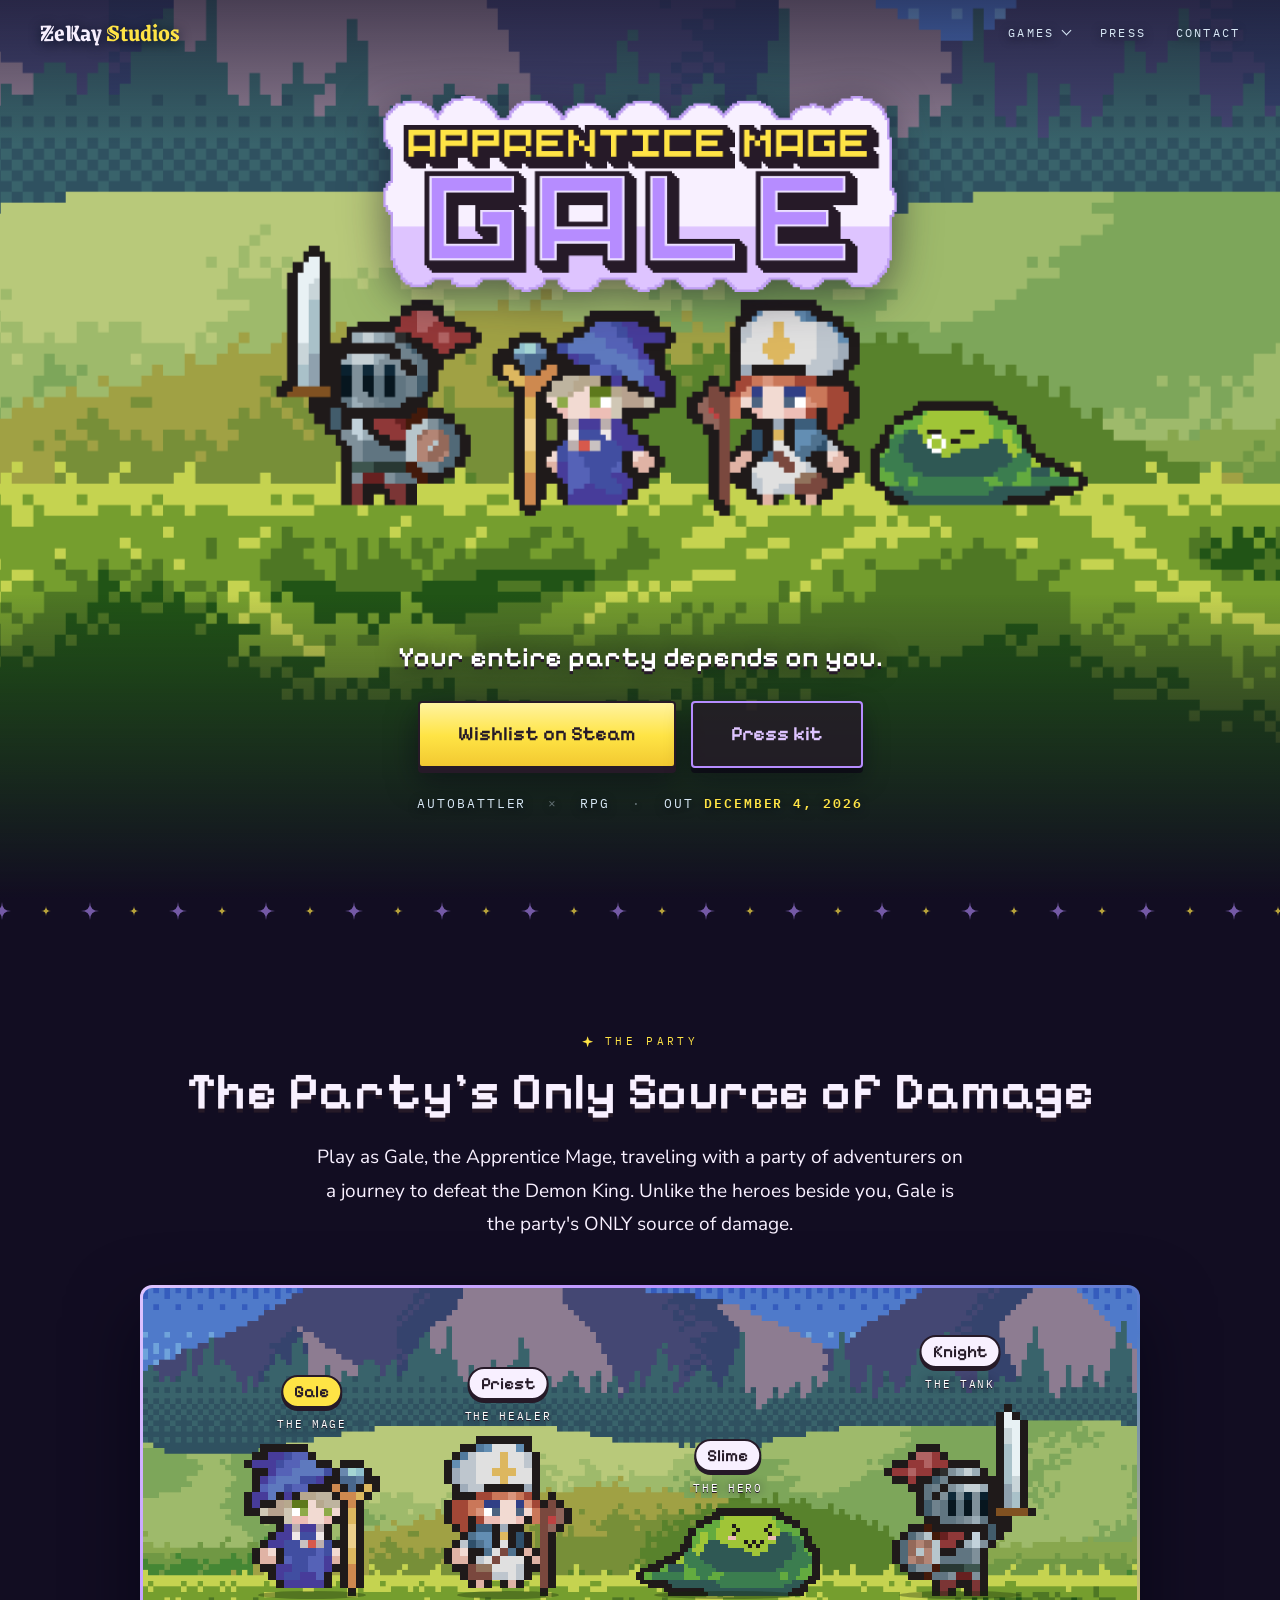
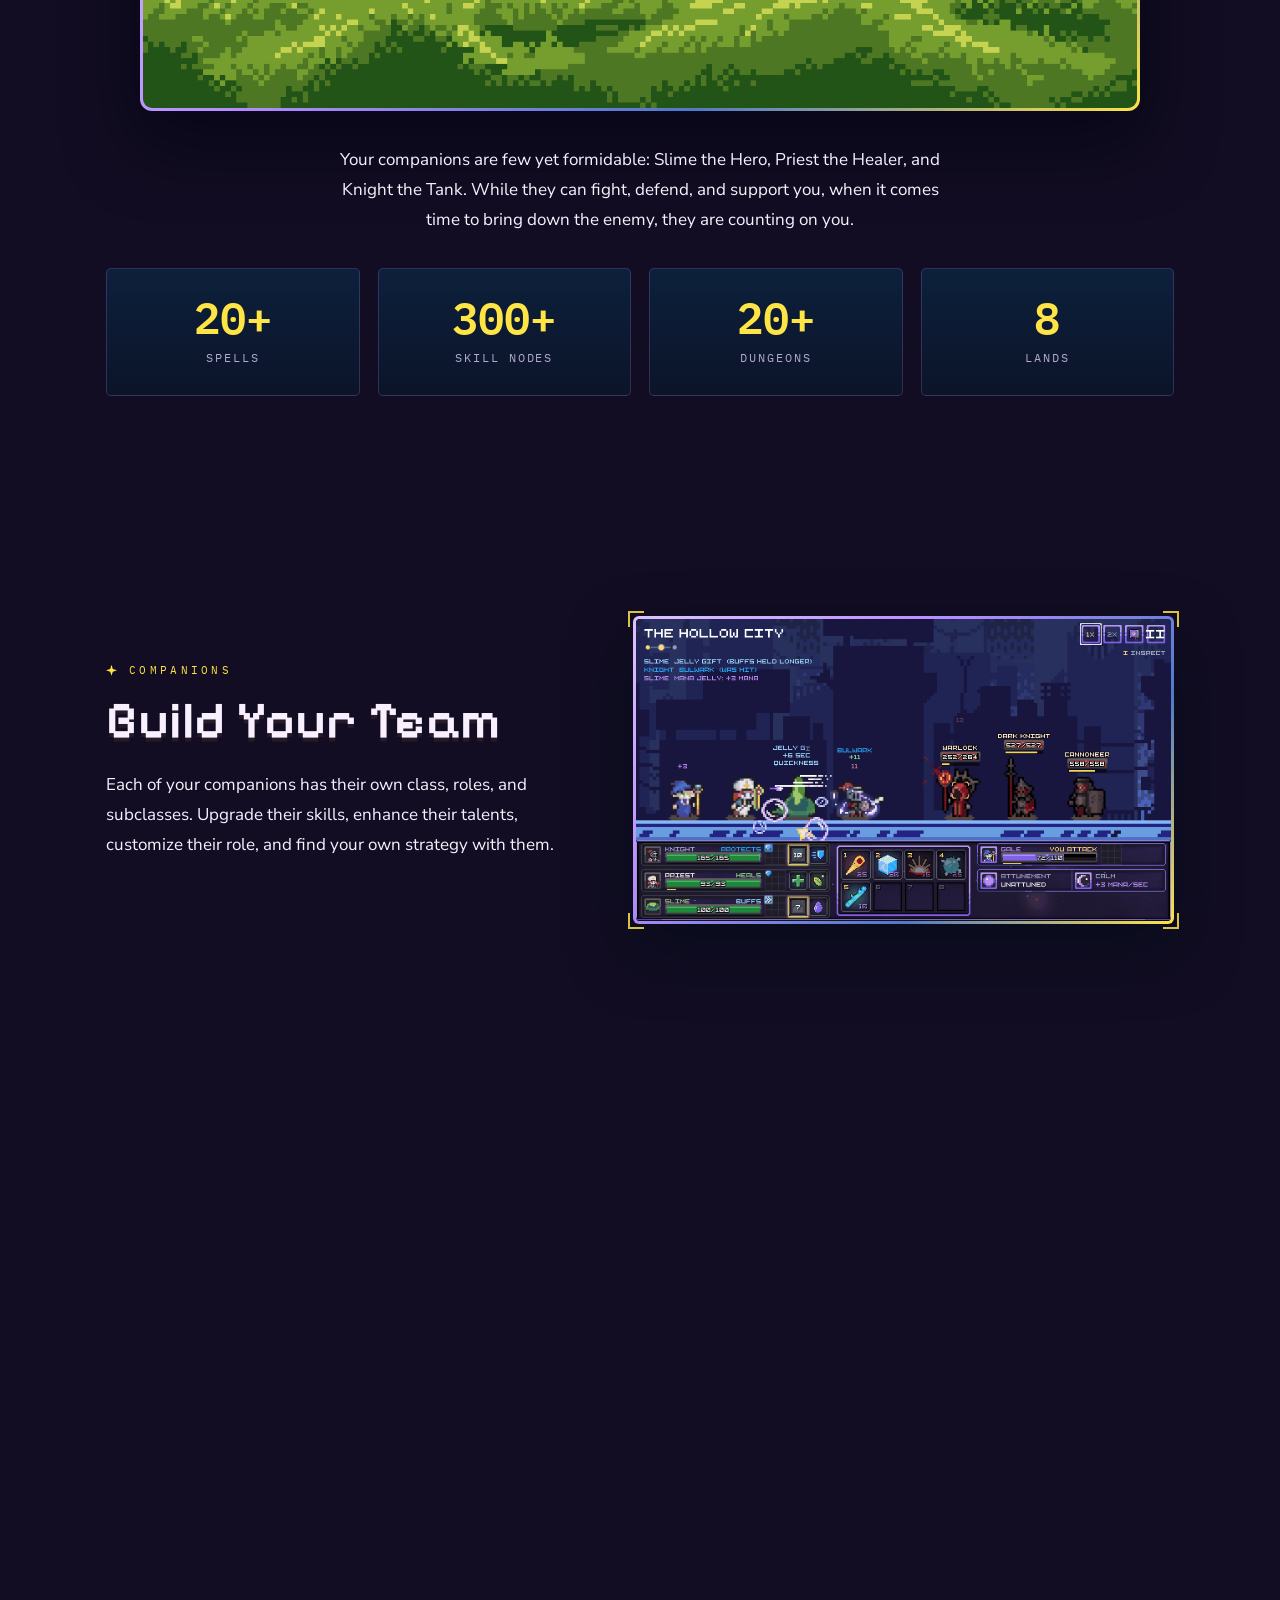
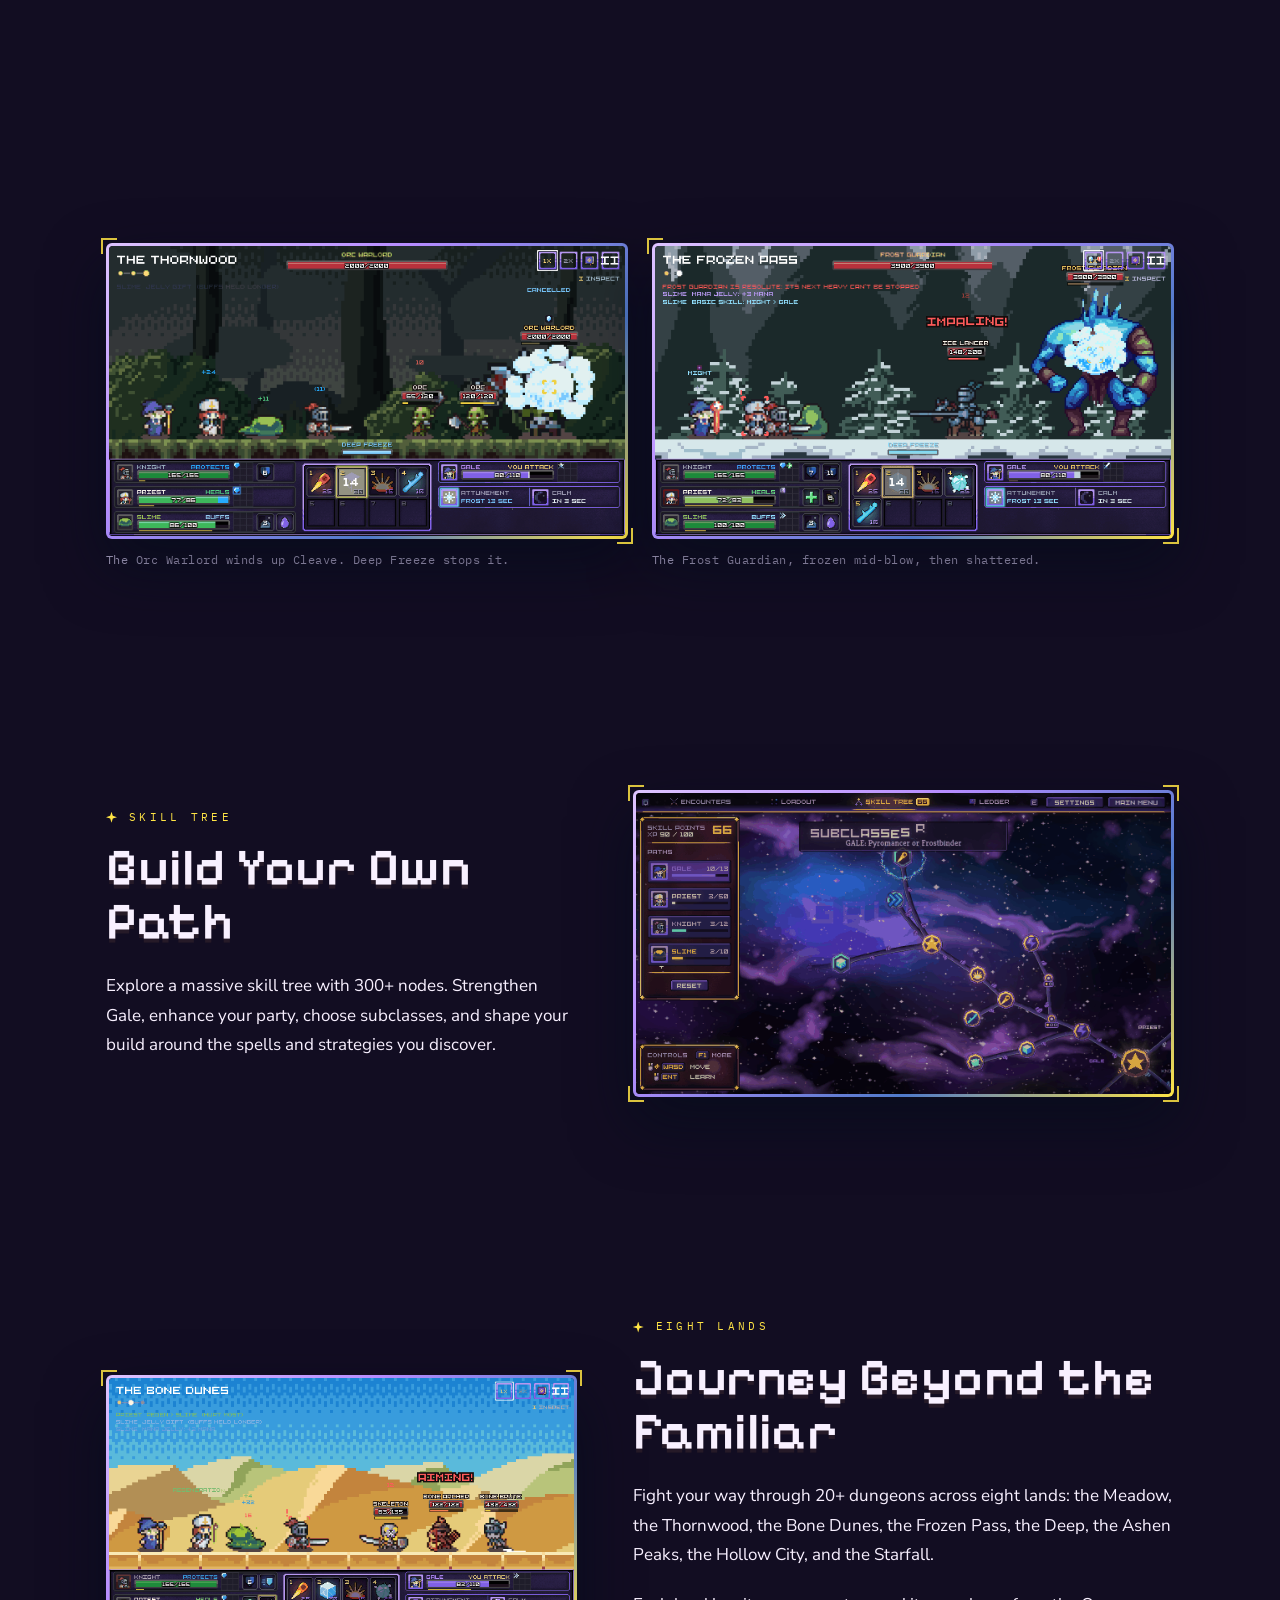
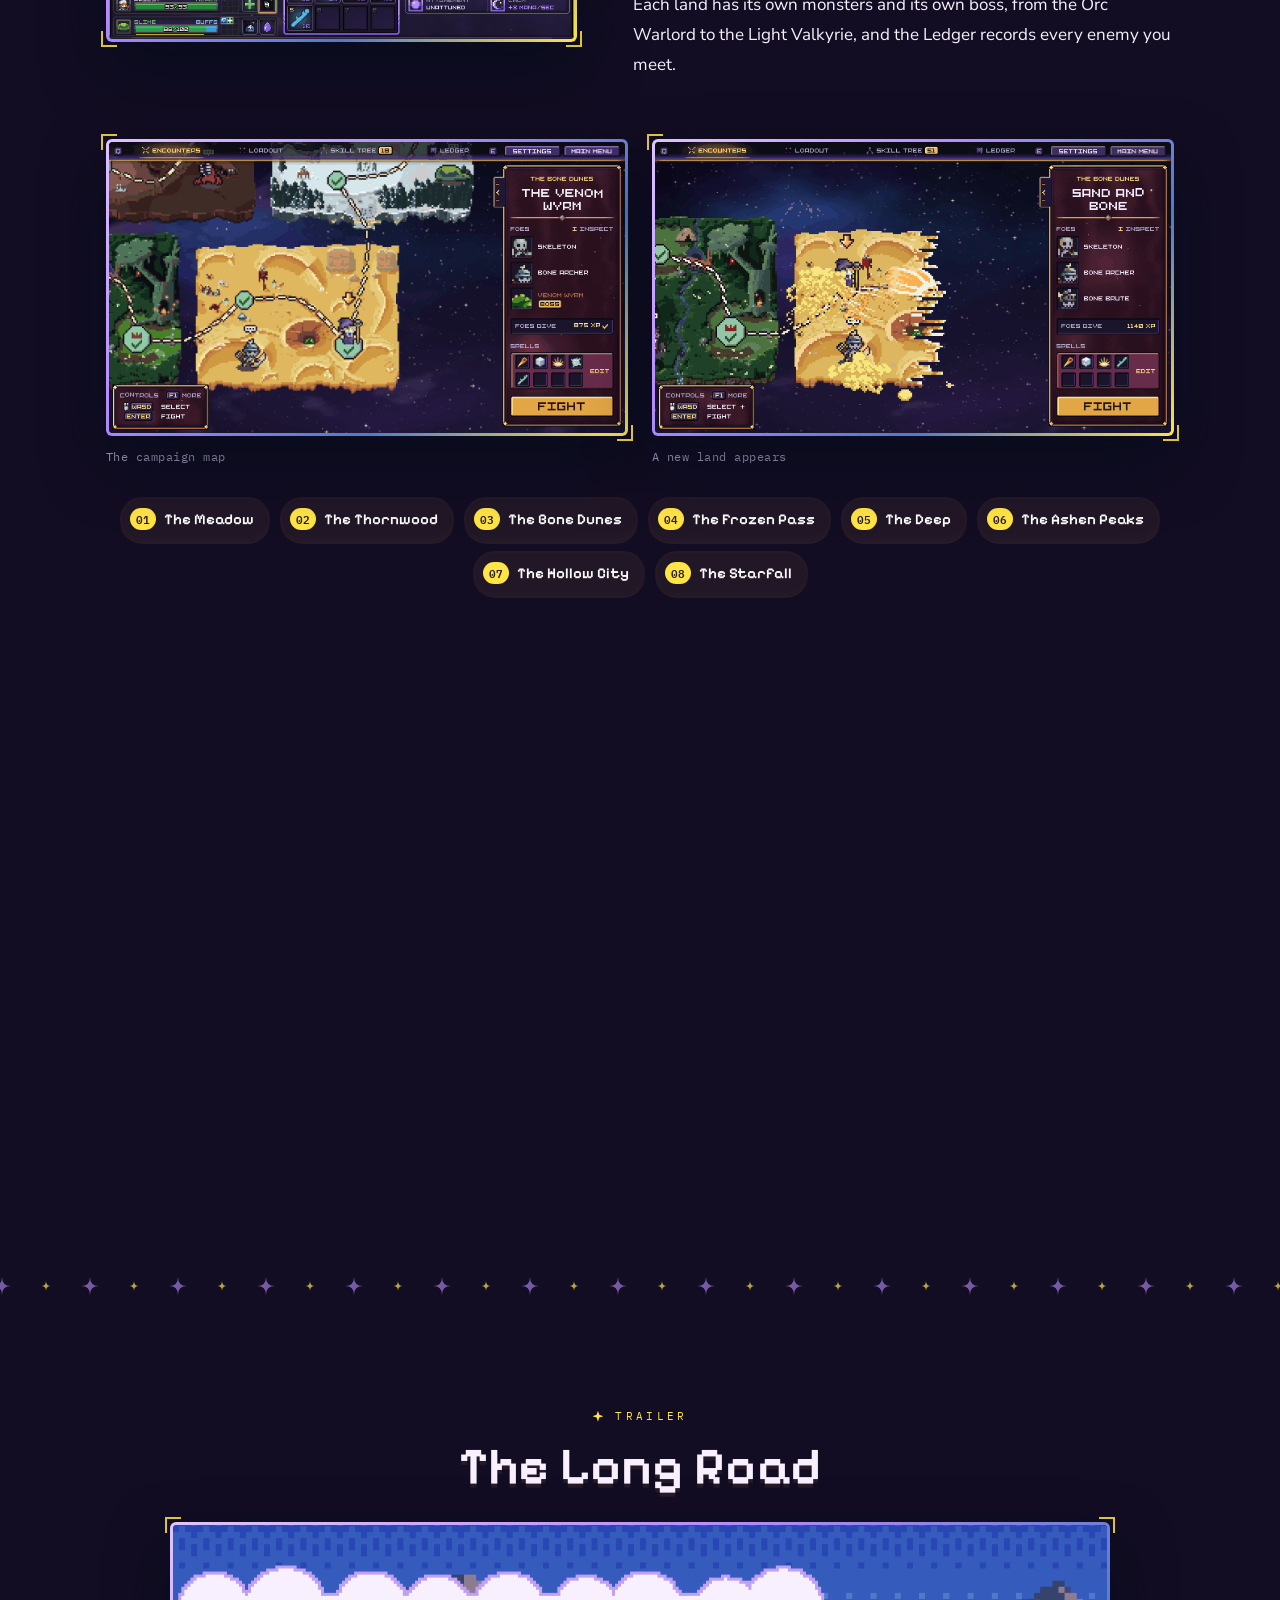
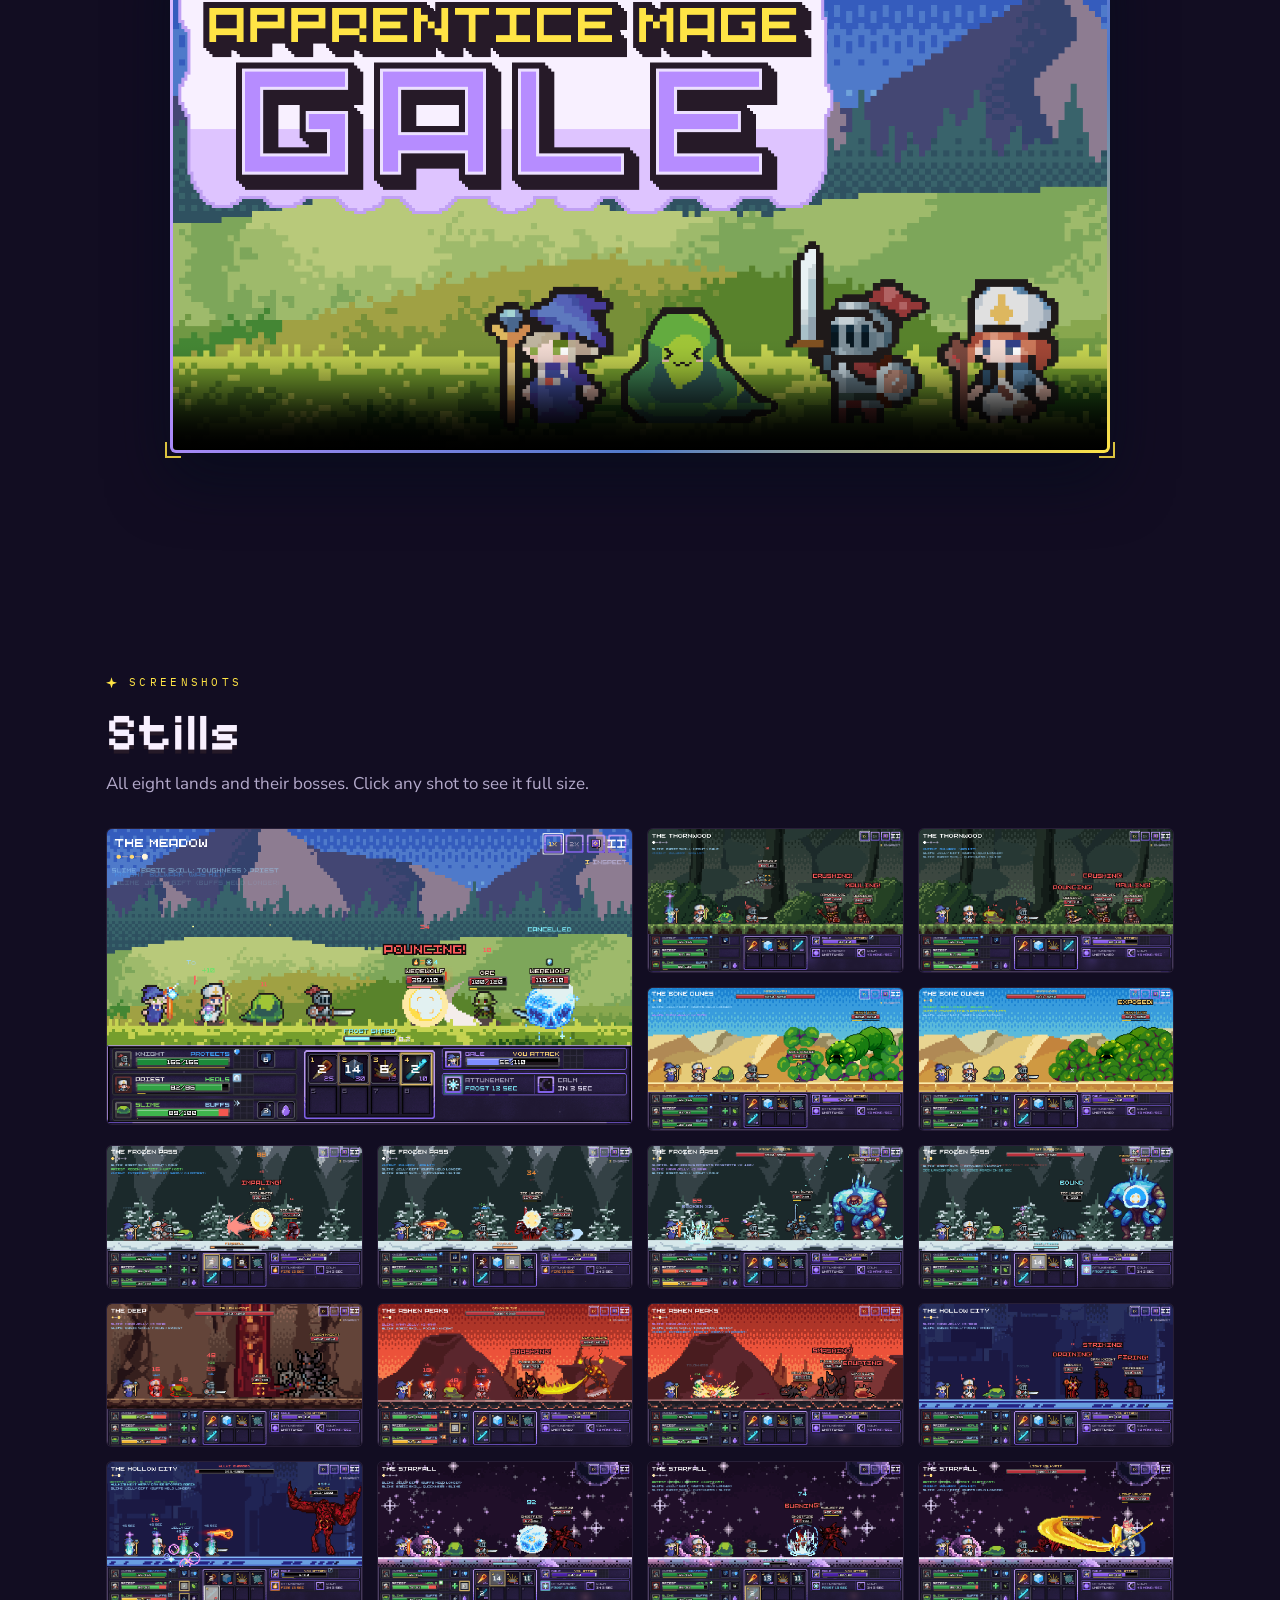
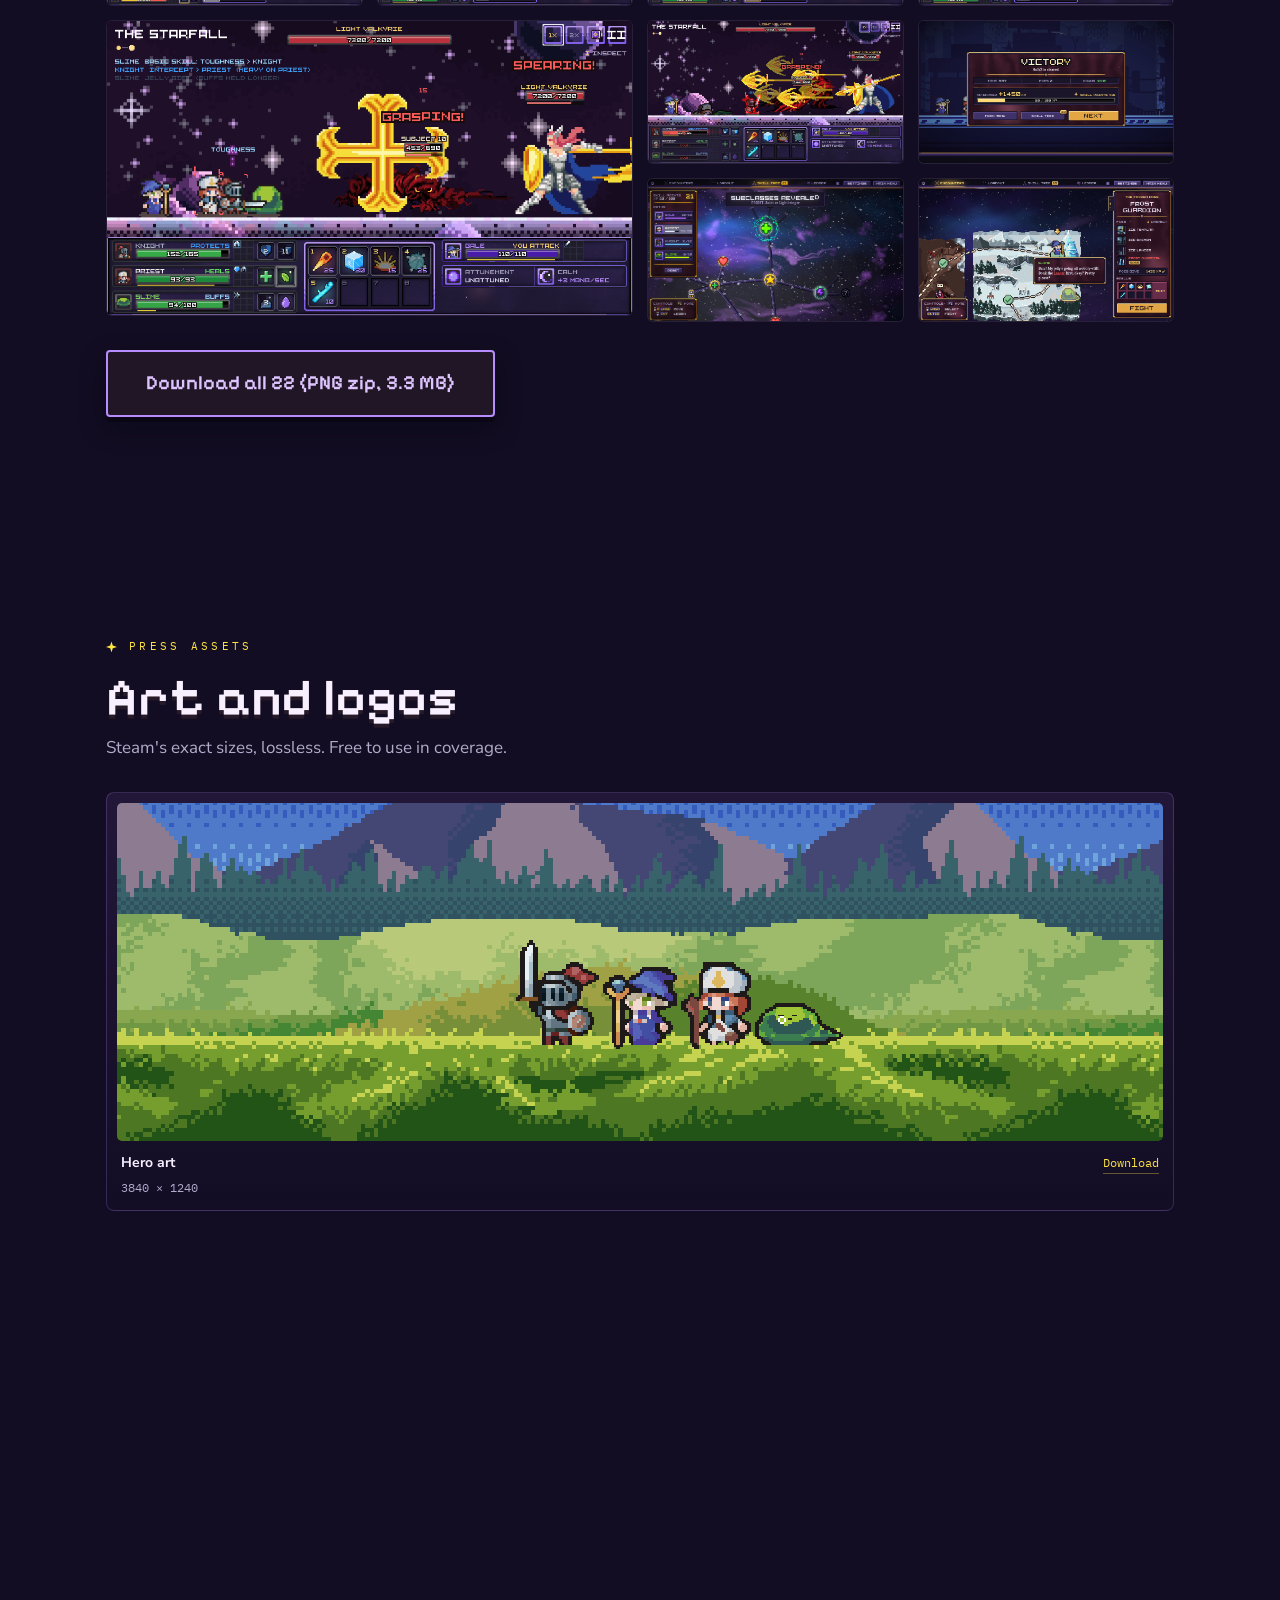
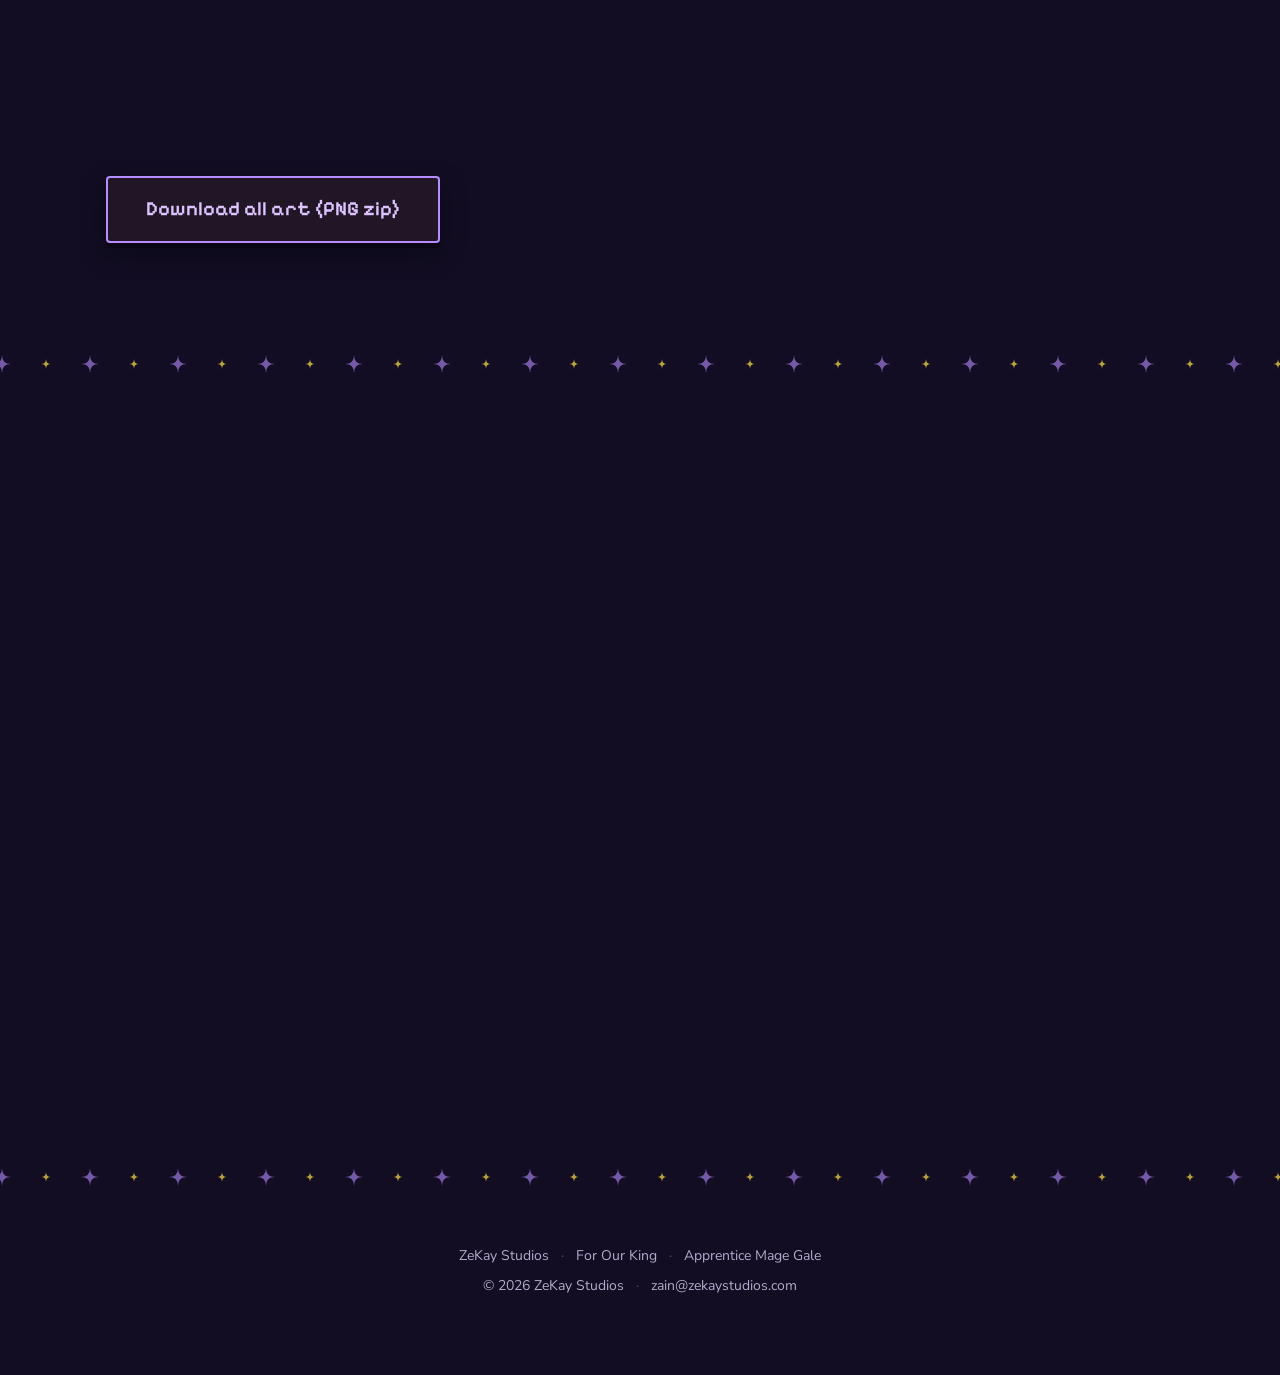
==== commit 33151bb4: "Use the store GIFs for every clip; stills stay in the galleries - For Our King: features, the pair u" ====
--- a/games/apprentice-mage-gale/index.html
+++ b/games/apprentice-mage-gale/index.html
@@ -112,23 +112,23 @@
   text-transform:uppercase;color:#fff;text-shadow:0 1px 0 var(--plum),0 0 8px rgba(18,13,34,.9)}
 .mem.you .name b{background:var(--gold)}
 
-/* ---------- clips ---------- */
-.media video{background:#0B0816}
+/* ---------- GIFs ---------- */
 .duo{display:grid;gap:3px;aspect-ratio:auto!important;background:var(--plum)!important}
 .duo figure{margin:0;position:relative}
-.duo video{aspect-ratio:1280/344;height:auto!important}
+.duo img{aspect-ratio:640/172;height:auto!important}
 .duo figcaption{position:absolute;left:10px;bottom:8px;font-family:var(--disp);font-weight:600;font-size:14px;
   color:#fff;padding:3px 9px;border-radius:4px;background:rgba(38,26,40,.82)}
+.pair{display:grid;grid-template-columns:1fr 1fr;gap:24px;margin-top:40px}
+.pair figure{margin:0}
+.pair figcaption{margin-top:10px;font-family:var(--mono);font-size:12px;letter-spacing:.04em;color:var(--dim)}
 
 /* ---------- eight lands ---------- */
-.lands{display:grid;grid-template-columns:repeat(4,1fr);gap:14px;margin-top:34px}
-.land{margin:0;border-radius:8px;overflow:hidden;border:2px solid var(--plum);background:var(--plum);
-  box-shadow:0 4px 0 var(--plum),0 14px 30px rgba(4,2,16,.45);transition:transform .3s var(--ease)}
-.land:hover{transform:translateY(-5px)}
-.land img{display:block;width:100%;aspect-ratio:2.6;object-fit:cover;object-position:50% 0}
-.land figcaption{padding:9px 12px 10px;font-family:var(--disp);font-weight:600;font-size:16px;color:#fff;
-  display:flex;justify-content:space-between;align-items:baseline}
-.land figcaption span{font-family:var(--mono);font-weight:500;font-size:10.5px;color:var(--gold);letter-spacing:.12em}
+.chips{display:flex;flex-wrap:wrap;gap:10px;justify-content:center;margin-top:30px}
+.chip{display:inline-flex;align-items:center;gap:8px;padding:7px 14px 7px 8px;border-radius:99px;
+  font-family:var(--disp);font-weight:600;font-size:15px;color:#fff;background:rgba(38,26,40,.85);
+  border:2px solid var(--plum);box-shadow:0 3px 0 var(--plum)}
+.chip i{font-style:normal;font-family:var(--mono);font-size:10.5px;color:var(--plum);background:var(--gold);
+  border-radius:99px;padding:2px 6px}
 
 /* ---------- closing ---------- */
 .closing{max-width:760px;margin:0 auto;text-align:center}
@@ -154,15 +154,13 @@
 .asset figcaption b{display:block;color:var(--text);font-family:var(--body);font-size:14px;font-weight:700;margin-bottom:2px}
 .asset figcaption a{color:var(--gold);text-decoration:none;border-bottom:1px solid rgba(255,228,69,.35);white-space:nowrap}
 
-@media (max-width:1000px){.lands{grid-template-columns:repeat(2,1fr)}}
 @media (max-width:640px){
   .hero.amg{padding:84px 16px 46px}
   .hero.amg .hero-art{background-size:auto 46%;background-position:54% 12%}
   .stage-in{--k:4.5;gap:12px;padding-bottom:12%}
   .name i{font-size:9px;letter-spacing:.1em}
-  .lands{gap:10px}
-  .land figcaption{font-size:14px;padding:7px 9px}
-  .land figcaption span{display:none}
+  .pair{grid-template-columns:1fr}
+  .chip{font-size:13px}
   .assets{grid-template-columns:repeat(2,1fr);gap:12px}
   .asset .thumb{height:120px}
 }
@@ -253,7 +251,7 @@
       <div class="media rise d1 tilt">
         <span class="corner tl"></span><span class="corner tr"></span>
         <span class="corner bl"></span><span class="corner br"></span>
-        <div class="inner"><video class="loop" muted loop playsinline preload="none" poster="../../assets/amg/clips/06_the_party.jpg" aria-label="The Knight shields, the Slime buffs and the Priest heals"><source src="../../assets/amg/clips/06_the_party.webm" type="video/webm"><source src="../../assets/amg/clips/06_the_party.mp4" type="video/mp4"></video></div>
+        <div class="inner"><img src="../../assets/amg/gifs/06_the_party.gif" alt="The Knight shields, the Slime buffs and the Priest heals" loading="lazy" decoding="async"></div>
       </div>
     </div>
   </div>
@@ -273,10 +271,32 @@
         <span class="corner tl"></span><span class="corner tr"></span>
         <span class="corner bl"></span><span class="corner br"></span>
         <div class="inner duo">
-          <figure><video class="loop" muted loop playsinline preload="none" poster="../../assets/amg/clips/01_fire_spells_banner.jpg" aria-label="Fireball, then Combust"><source src="../../assets/amg/clips/01_fire_spells_banner.webm" type="video/webm"><source src="../../assets/amg/clips/01_fire_spells_banner.mp4" type="video/mp4"></video><figcaption>Fireball, then Combust</figcaption></figure>
-          <figure><video class="loop" muted loop playsinline preload="none" poster="../../assets/amg/clips/02_frost_spells_banner.jpg" aria-label="Deep Freeze, then Shatter"><source src="../../assets/amg/clips/02_frost_spells_banner.webm" type="video/webm"><source src="../../assets/amg/clips/02_frost_spells_banner.mp4" type="video/mp4"></video><figcaption>Deep Freeze, then Shatter</figcaption></figure>
+          <figure><img src="../../assets/amg/gifs/01_fire_spells_banner.gif" alt="Fireball, then Combust" loading="lazy" decoding="async"><figcaption>Fireball, then Combust</figcaption></figure>
+          <figure><img src="../../assets/amg/gifs/02_frost_spells_banner.gif" alt="Deep Freeze, then Shatter" loading="lazy" decoding="async"><figcaption>Deep Freeze, then Shatter</figcaption></figure>
         </div>
       </div>
+    </div>
+  </div>
+</section>
+
+<!-- STOP THEIR GREATEST BLOWS -->
+<section>
+  <div class="wrap">
+    <div class="rise center">
+      <p class="eyebrow">Bosses</p>
+      <h2>Stop Their Greatest Blows</h2>
+    </div>
+    <div class="pair">
+      <figure class="rise">
+        <div class="media tilt"><span class="corner tl"></span><span class="corner br"></span>
+          <div class="inner"><img src="../../assets/amg/gifs/03_freeze_the_blow.gif" alt="The Orc Warlord winds up Cleave and Deep Freeze stops it" loading="lazy" decoding="async"></div></div>
+        <figcaption>The Orc Warlord winds up Cleave. Deep Freeze stops it.</figcaption>
+      </figure>
+      <figure class="rise d1">
+        <div class="media tilt"><span class="corner tl"></span><span class="corner br"></span>
+          <div class="inner"><img src="../../assets/amg/gifs/04_shatter_the_guardian.gif" alt="The Frost Guardian frozen mid-blow, then shattered" loading="lazy" decoding="async"></div></div>
+        <figcaption>The Frost Guardian, frozen mid-blow, then shattered.</figcaption>
+      </figure>
     </div>
   </div>
 </section>
@@ -293,7 +313,7 @@
       <div class="media rise d1 tilt">
         <span class="corner tl"></span><span class="corner tr"></span>
         <span class="corner bl"></span><span class="corner br"></span>
-        <div class="inner"><video class="loop" muted loop playsinline preload="none" poster="../../assets/amg/clips/05_skill_tree_subclass.jpg" aria-label="A milestone bought and subclasses revealed on the skill tree"><source src="../../assets/amg/clips/05_skill_tree_subclass.webm" type="video/webm"><source src="../../assets/amg/clips/05_skill_tree_subclass.mp4" type="video/mp4"></video></div>
+        <div class="inner"><img src="../../assets/amg/gifs/05_skill_tree_subclass.gif" alt="A milestone bought and subclasses revealed on the skill tree" loading="lazy" decoding="async"></div>
       </div>
     </div>
   </div>
@@ -312,18 +332,30 @@
       <div class="media rise d1 tilt">
         <span class="corner tl"></span><span class="corner tr"></span>
         <span class="corner bl"></span><span class="corner br"></span>
-        <div class="inner"><video class="loop" muted loop playsinline preload="none" poster="../../assets/amg/clips/07_eight_lands.jpg" aria-label="All eight lands, one after another"><source src="../../assets/amg/clips/07_eight_lands.webm" type="video/webm"><source src="../../assets/amg/clips/07_eight_lands.mp4" type="video/mp4"></video></div>
-      </div>
-    </div>
-    <div class="lands">
-      <figure class="land rise"><img class="pixel" src="../../assets/amg/shots/01_meadow_deep_freeze_stops_a_pounce.png" alt="The Meadow" loading="lazy"><figcaption>The Meadow<span>01</span></figcaption></figure>
-      <figure class="land rise d1"><img class="pixel" src="../../assets/amg/shots/02_thornwood_werewolf_leaps.png" alt="The Thornwood" loading="lazy"><figcaption>The Thornwood<span>02</span></figcaption></figure>
-      <figure class="land rise d2"><img class="pixel" src="../../assets/amg/shots/04_bone_dunes_venom_wyrm_erupts.png" alt="The Bone Dunes" loading="lazy"><figcaption>The Bone Dunes<span>03</span></figcaption></figure>
-      <figure class="land rise d3"><img class="pixel" src="../../assets/amg/shots/06_frozen_pass_fireball_on_an_impale.png" alt="The Frozen Pass" loading="lazy"><figcaption>The Frozen Pass<span>04</span></figcaption></figure>
-      <figure class="land rise"><img class="pixel" src="../../assets/amg/shots/10_the_deep_fallen_knight_dark_beam.png" alt="The Deep" loading="lazy"><figcaption>The Deep<span>05</span></figcaption></figure>
-      <figure class="land rise d1"><img class="pixel" src="../../assets/amg/shots/12_ashen_peaks_lava_fields.png" alt="The Ashen Peaks" loading="lazy"><figcaption>The Ashen Peaks<span>06</span></figcaption></figure>
-      <figure class="land rise d2"><img class="pixel" src="../../assets/amg/shots/13_hollow_city_three_heavy_attacks.png" alt="The Hollow City" loading="lazy"><figcaption>The Hollow City<span>07</span></figcaption></figure>
-      <figure class="land rise d3"><img class="pixel" src="../../assets/amg/shots/17_starfall_light_valkyrie_spearing.png" alt="The Starfall" loading="lazy"><figcaption>The Starfall<span>08</span></figcaption></figure>
+        <div class="inner"><img src="../../assets/amg/gifs/07_eight_lands.gif" alt="All eight lands, one after another" loading="lazy" decoding="async"></div>
+      </div>
+    </div>
+    <div class="pair">
+      <figure class="rise">
+        <div class="media tilt"><span class="corner tl"></span><span class="corner br"></span>
+          <div class="inner"><img src="../../assets/amg/gifs/09_campaign_map.gif" alt="The whole campaign map, then a glide to the Venom Wyrm's encounter" loading="lazy" decoding="async"></div></div>
+        <figcaption>The campaign map</figcaption>
+      </figure>
+      <figure class="rise d1">
+        <div class="media tilt"><span class="corner tl"></span><span class="corner br"></span>
+          <div class="inner"><img src="../../assets/amg/gifs/08_a_land_appears.gif" alt="The Bone Dunes forming on the campaign map" loading="lazy" decoding="async"></div></div>
+        <figcaption>A new land appears</figcaption>
+      </figure>
+    </div>
+    <div class="chips rise">
+      <span class="chip"><i>01</i>The Meadow</span>
+      <span class="chip"><i>02</i>The Thornwood</span>
+      <span class="chip"><i>03</i>The Bone Dunes</span>
+      <span class="chip"><i>04</i>The Frozen Pass</span>
+      <span class="chip"><i>05</i>The Deep</span>
+      <span class="chip"><i>06</i>The Ashen Peaks</span>
+      <span class="chip"><i>07</i>The Hollow City</span>
+      <span class="chip"><i>08</i>The Starfall</span>
     </div>
   </div>
 </section>
@@ -336,7 +368,7 @@
     <div class="media">
       <span class="corner tl"></span><span class="corner tr"></span>
       <span class="corner bl"></span><span class="corner br"></span>
-      <div class="inner"><video class="loop" muted loop playsinline preload="none" poster="../../assets/amg/clips/10_light_valkyrie_falls_banner.jpg" aria-label="The Light Valkyrie falls"><source src="../../assets/amg/clips/10_light_valkyrie_falls_banner.webm" type="video/webm"><source src="../../assets/amg/clips/10_light_valkyrie_falls_banner.mp4" type="video/mp4"></video></div>
+      <div class="inner"><img src="../../assets/amg/gifs/10_light_valkyrie_falls_banner.gif" alt="The Light Valkyrie falls" loading="lazy" decoding="async"></div>
     </div>
   </div>
 </section>
